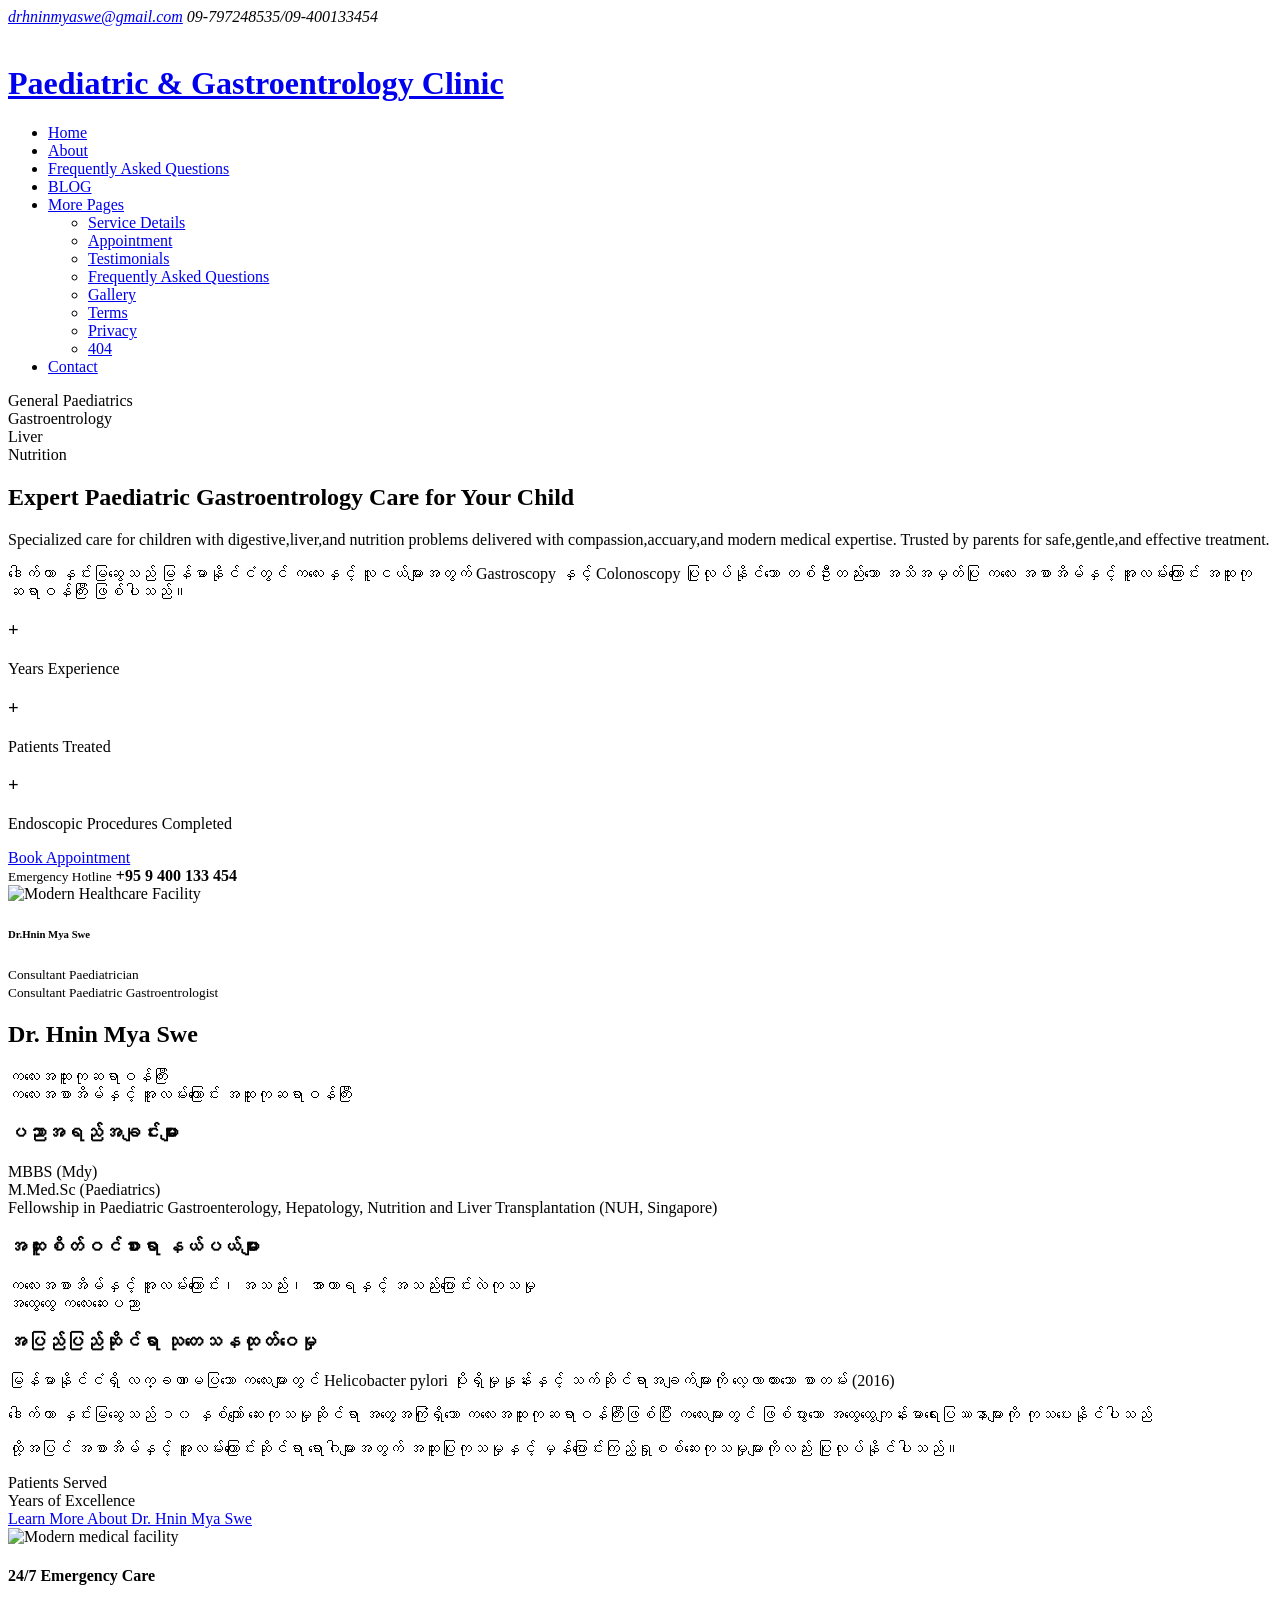
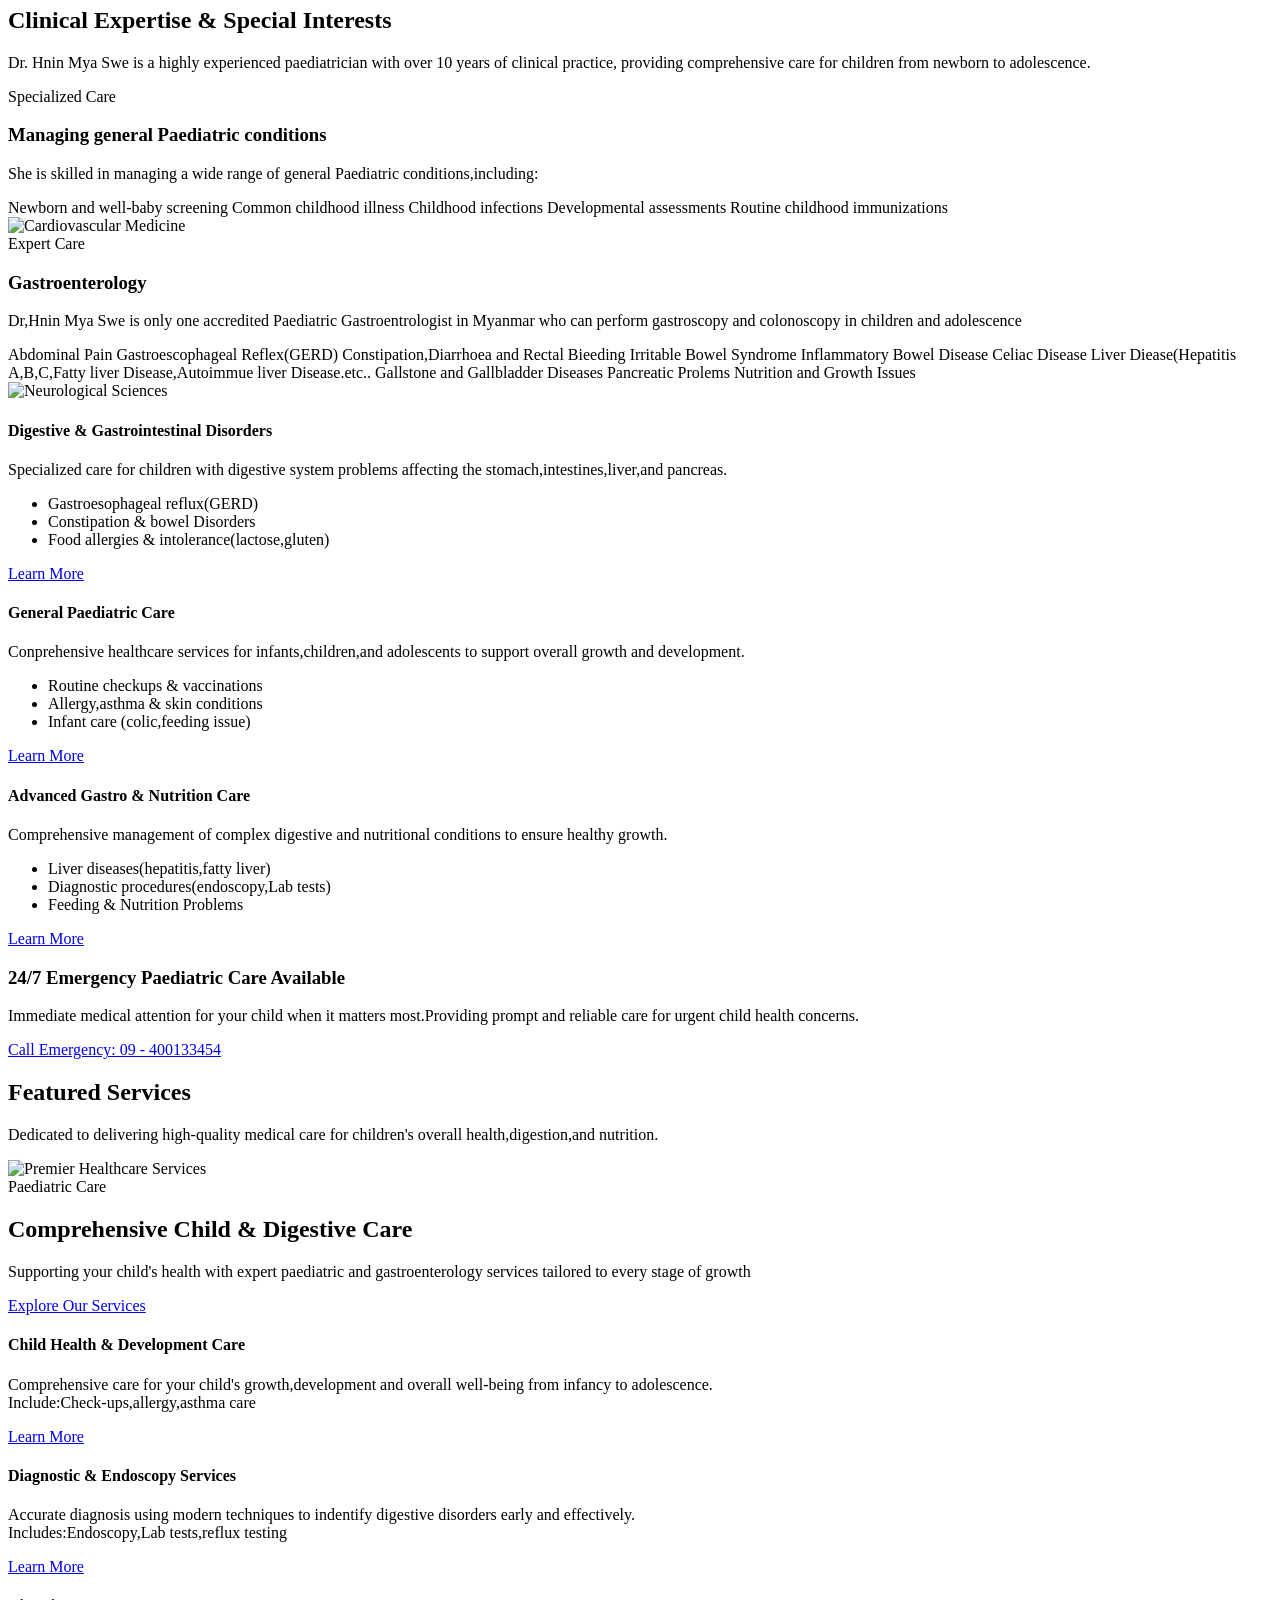
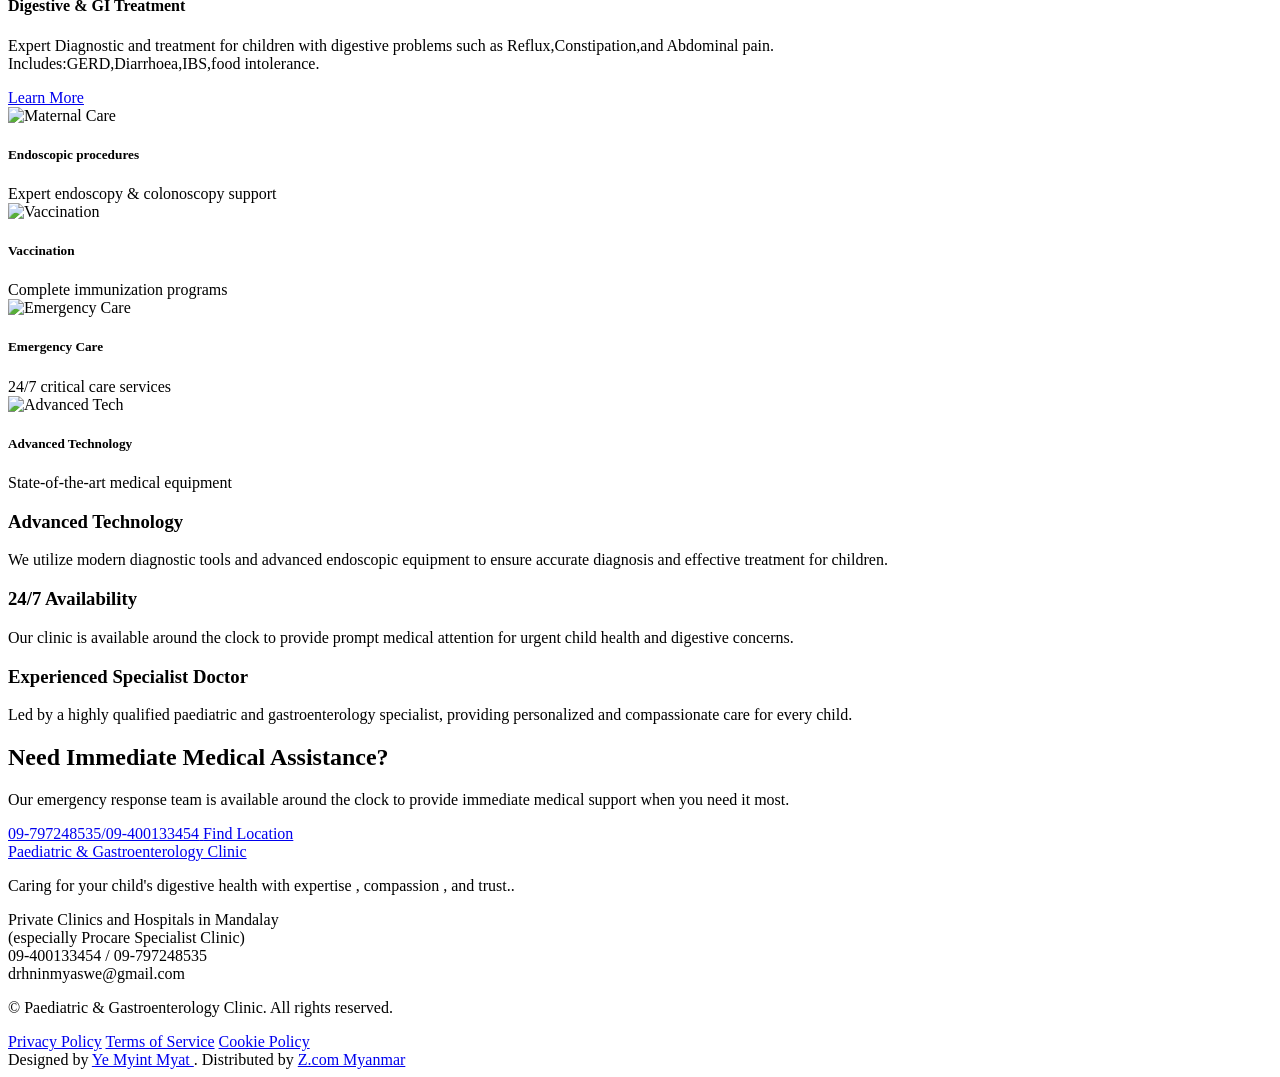
==== index.html @ 612554c6 "Add files via upload" ====
<!DOCTYPE html>
<html lang="en">

<head>
  <meta charset="utf-8">
  <meta content="width=device-width, initial-scale=1.0" name="viewport">
  <link href="assets/img/apple-touch-icon.png" rel="apple-touch-icon">

  <!-- Fonts -->
  <link href="https://fonts.googleapis.com" rel="preconnect">
  <link href="https://fonts.gstatic.com" rel="preconnect" crossorigin>
  <link
    href="https://fonts.googleapis.com/css2?family=Roboto:ital,wght@0,100;0,300;0,400;0,500;0,700;0,900;1,100;1,300;1,400;1,500;1,700;1,900&family=Montserrat:ital,wght@0,100;0,200;0,300;0,400;0,500;0,600;0,700;0,800;0,900;1,100;1,200;1,300;1,400;1,500;1,600;1,700;1,800;1,900&family=Lato:ital,wght@0,100;0,300;0,400;0,700;0,900;1,100;1,300;1,400;1,700;1,900&display=swap"
    rel="stylesheet">

  <!-- Vendor CSS Files -->
  <link href="assets/vendor/bootstrap/css/bootstrap.min.css" rel="stylesheet">
  <link href="assets/vendor/bootstrap-icons/bootstrap-icons.css" rel="stylesheet">
  <link href="assets/vendor/aos/aos.css" rel="stylesheet">
  <link href="assets/vendor/glightbox/css/glightbox.min.css" rel="stylesheet">
  <link href="assets/vendor/fontawesome-free/css/all.min.css" rel="stylesheet">
  <link href="assets/vendor/swiper/swiper-bundle.min.css" rel="stylesheet">

  <!-- Main CSS File -->
  <link href="assets/css/main.css" rel="stylesheet">

  <!-- =======================================================
  * Template Name: Clinic
  * Template URL: https://bootstrapmade.com/clinic-bootstrap-template/
  * Updated: Jul 23 2025 with Bootstrap v5.3.7
  * Author: BootstrapMade.com
  * License: https://bootstrapmade.com/license/
  ======================================================== -->
</head>

<body class="index-page">

  <header id="header" class="header fixed-top">

    <div class="topbar d-flex align-items-center dark-background">
      <div class="container d-flex justify-content-center justify-content-md-between">
        <div class="contact-info d-flex align-items-center">
          <i class="bi bi-envelope d-flex align-items-center"><a
              href="mailto:contact@example.com">drhninmyaswe@gmail.com</a></i>
          <i class="bi bi-phone d-flex align-items-center ms-4"><span>09-797248535/09-400133454</span></i>
        </div>
        <div class="social-links d-none d-md-flex align-items-center">
          <a href="#!" class="twitter"><i class="bi bi-twitter-x"></i></a>
          <a href="#!" class="facebook"><i class="bi bi-facebook"></i></a>
          <a href="#!" class="instagram"><i class="bi bi-instagram"></i></a>
          <a href="#!" class="linkedin"><i class="bi bi-linkedin"></i></a>
        </div>
      </div>
    </div><!-- End Top Bar -->

    <div class="branding d-flex align-items-cente">

      <div class="container position-relative d-flex align-items-center justify-content-between">
        <a href="index.html" class="logo d-flex align-items-center">
          <!-- Uncomment the line below if you also wish to use an image logo -->
          <img src="assets/img/logo1.jpg" alt="">
          <h1 class="sitename">Paediatric & Gastroentrology  Clinic</h1>
        </a>

        <nav id="navmenu" class="navmenu">
          <ul>
            <li><a href="index.html" class="active">Home</a></li>
            <li><a href="about.html">About</a></li>
            <li><a href="faq.html">Frequently Asked Questions</a></li>
            <li><a href="services.html">BLOG</a></li>
           <!-- <li><a href="doctors.html">Doctors</a></li>-->
            <li class="dropdown"><a href="#"><span>More Pages</span> <i class="bi bi-chevron-down toggle-dropdown"></i></a>
            <ul>
              
              <li><a href="#!">Service Details</a></li>
              <li><a href="appointment.html">Appointment</a></li>
              <li><a href="#!">Testimonials</a></li>
              <li><a href="faq.html">Frequently Asked Questions</a></li>
              <li><a href="gallery.html">Gallery</a></li>
              <li><a href="#!">Terms</a></li>
              <li><a href="#!">Privacy</a></li>
              <li><a href="#!">404</a></li>
            </ul>
            </li>
           <!-- <li class="dropdown"><a href="#"><span>Dropdown</span> <i class="bi bi-chevron-down toggle-dropdown"></i></a>
              <ul>
                <li><a href="#">Dropdown 1</a></li>
                <li class="dropdown"><a href="#"><span>Deep Dropdown</span> <i class="bi bi-chevron-down toggle-dropdown"></i></a>
                  <ul>
                    <li><a href="#">Deep Dropdown 1</a></li>
                    <li><a href="#">Deep Dropdown 2</a></li>
                    <li><a href="#">Deep Dropdown 3</a></li>
                    <li><a href="#">Deep Dropdown 4</a></li>
                    <li><a href="#">Deep Dropdown 5</a></li>
                  </ul>
                </li>
                <li><a href="#">Dropdown 2</a></li>
                <li><a href="#">Dropdown 3</a></li>
                <li><a href="#">Dropdown 4</a></li>
              </ul>
            </li>-->
            <li><a href="contact.html">Contact</a></li>
          </ul>
          <i class="mobile-nav-toggle d-xl-none bi bi-list"></i>
        </nav>

      </div>

    </div>

  </header>

  <main class="main">

    <!-- Hero Section -->
    <section id="hero" class="hero section"> 

      <div class="container" data-aos="fade-up" data-aos-delay="100">

        <div class="row align-items-center">
          <div class="col-lg-6">
            <div class="hero-content">
              <div class="trust-badges mb-4" data-aos="fade-right" data-aos-delay="200">
                <div class="badge-item">
                  <!--<i class="bi bi-shield-check"></i>-->
                  <span>General Paediatrics</span>
                </div>
                <div class="badge-item">
                 <!-- <i class="bi bi-clock"></i>-->
                  <span>Gastroentrology</span>
                </div>
                <div class="badge-item">
                  <!-- <i class="bi bi-star-fill"></i> -->
                  <span>Liver</span>
                </div>
                <div class="badge-item">
                  <!-- <i class="bi bi-star-fill"></i> -->
                  <span>Nutrition</span>
                </div>
              </div> 

              <h1 data-aos="fade-right" data-aos-delay="300">
                Expert <span class="highlight">Paediatric Gastroentrology</span> Care for Your Child
                </h1>

              <p class="hero-description" data-aos="fade-right" data-aos-delay="400">
                Specialized care for children with digestive,liver,and nutrition problems delivered with compassion,accuary,and modern medical expertise.
                Trusted by parents for safe,gentle,and effective treatment.
              </p>
              <p class="hero-description" data-aos="fade-right" data-aos-delay="400">
                ဒေါက်တာ နှင်းမြဆွေသည်
မြန်မာနိုင်ငံတွင် ကလေးနှင့် လူငယ်များအတွက် Gastroscopy နှင့် Colonoscopy ပြုလုပ်နိုင်သော တစ်ဦးတည်းသော အသိအမှတ်ပြု ကလေး အစာအိမ်နှင့် အူလမ်းကြောင်း အထူးကုဆရာဝန်ကြီး ဖြစ်ပါသည်။
              </p>

              <div class="hero-stats mb-4" data-aos="fade-right" data-aos-delay="500">
                <div class="stat-item">
                  <h3><span data-purecounter-start="0" data-purecounter-end="15" data-purecounter-duration="2"
                      class="purecounter"></span>+</h3>
                  <p>Years Experience</p>
                </div>
                <div class="stat-item">
                  <h3><span data-purecounter-start="0" data-purecounter-end="10000" data-purecounter-duration="2"
                      class="purecounter"></span>+</h3>
                  <p>Patients Treated</p>
                </div>
                <div class="stat-item">
                  <h3><span data-purecounter-start="0" data-purecounter-end="3000" data-purecounter-duration="2"
                      class="purecounter"></span>+</h3>
                  <p>Endoscopic Procedures Completed</p>
                </div> 
              </div>

              <div class="hero-actions" data-aos="fade-right" data-aos-delay="600">
                <a href="appointment.html" class="btn btn-primary">Book Appointment</a>
               <!-- <a href="https://www.youtube.com/watch?v=Y7f98aduVJ8" class="btn btn-outline glightbox">
                  <i class="bi bi-play-circle me-2"></i>
                  Watch Our Story
                </a>-->
              </div>

              <div class="emergency-contact" data-aos="fade-right" data-aos-delay="700">
                <div class="emergency-icon">
                  <i class="bi bi-telephone-fill"></i>
                </div>
                <div class="emergency-info">
                  <small>Emergency Hotline</small>
                  <strong>+95 9 400 133 454</strong>
                </div>
              </div>
            </div>
          </div>

          <div class="col-lg-6">
            <div class="hero-visual" data-aos="fade-left" data-aos-delay="400">
              <div class="main-image">
                <img src="assets/img/NMS1.jpg" alt="Modern Healthcare Facility" class="img-fluid">
                <div class="floating-card appointment-card">
                  <!--<div class="card-icon">
                <i class="bi bi-calendar-check"></i>
                     </div>
                       <div class="card-content">
                    <h6>Next Available</h6>
                    <p>Today 2:30 PM</p>
                    <small>Dr. Sarah Johnson</small>
                  </div>-->
                </div>
                <div class="floating-card rating-card">
                  <div class="card-content">
                    <!--<div class="rating-stars">
                      <i class="bi bi-star-fill"></i>
                      <i class="bi bi-star-fill"></i>
                      <i class="bi bi-star-fill"></i>
                      <i class="bi bi-star-fill"></i>
                      <i class="bi bi-star-fill"></i>
                    </div>-->
                    <h6>Dr.Hnin Mya Swe</h6>
                    <small>Consultant Paediatrician <br></small>
                    <small>Consultant Paediatric Gastroentrologist</small>
                  </div>
                </div>
              </div>
              <div class="background-elements">
                <div class="element element-1"></div>
                <div class="element element-2"></div>
                <div class="element element-3"></div>
              </div>
            </div>
          </div>
        </div>

      </div>

    </section><!-- /Hero Section -->




    <!-- Home About Section -->
    <section id="home-about" class="home-about section">

      <div class="container" data-aos="fade-up" data-aos-delay="100">

        <div class="row align-items-center">
          <div class="col-lg-6 mb-5 mb-lg-0" data-aos="fade-right" data-aos-delay="200">
            <div class="about-content">
              <h2 class="section-heading">Dr. Hnin Mya Swe </h2>
              
               <p class="doctor-title">
      ကလေးအထူးကုဆရာဝန်ကြီး <br>
      ကလေးအစာအိမ်နှင့် အူလမ်းကြောင်း အထူးကုဆရာဝန်ကြီး
    </p>

    <div class="doctor-block">
      <h3>ပညာအရည်အချင်းများ</h3>
      <ul style="list-style: none;padding-left: 0;">
        <li>MBBS (Mdy)</li>
        <li>M.Med.Sc (Paediatrics)</li>
        <li>Fellowship in Paediatric Gastroenterology, Hepatology, Nutrition and Liver Transplantation (NUH, Singapore)</li>
      </ul>
    </div>

    <div class="doctor-block">
      <h3>အထူးစိတ်ဝင်စားရာ နယ်ပယ်များ</h3>
      <ul style="list-style: none;padding-left: 0;">
        <li>ကလေးအစာအိမ်နှင့် အူလမ်းကြောင်း၊ အသည်း၊ အာဟာရနှင့် အသည်းပြောင်းလဲကုသမှု</li>
        <li>အထွေထွေ ကလေးဆေးပညာ</li>
      </ul>
    </div>

    <div class="doctor-block">
      <h3>အပြည်ပြည်ဆိုင်ရာ သုတေသနထုတ်ဝေမှု</h3>
      <p>
        မြန်မာနိုင်ငံရှိ လက္ခဏာမပြသော ကလေးများတွင် Helicobacter pylori ပိုးရှိမှုနှုန်းနှင့်
        သက်ဆိုင်ရာအချက်များကို လေ့လာထားသော စာတမ်း (2016)
      </p>
    </div>

              <p class="lead-text">ဒေါက်တာ နှင်းမြဆွေသည်  ၁၀ နှစ်ကျော် ဆေးကုသမှုဆိုင်ရာ အတွေ့အကြုံရှိသော ကလေးအထူးကုဆရာဝန်ကြီးဖြစ်ပြီး ကလေးများတွင် ဖြစ်ပွားသော အထွေထွေကျန်းမာရေးပြဿနာများကို ကုသပေးနိုင်ပါသည်</p>
              

              <p>ထို့အပြင် အစာအိမ်နှင့် အူလမ်းကြောင်းဆိုင်ရာ ရောဂါများအတွက်
အထူးပြုကုသမှုနှင့် မှန်ပြောင်းကြည့်ရှုစစ်ဆေးကုသမှုများကိုလည်း ပြုလုပ်နိုင်ပါသည်။</p>

              <div class="stats-grid">
                <div class="stat-item">
                  <div class="stat-number purecounter" data-purecounter-start="0" data-purecounter-end="10000"
                    data-purecounter-duration="1"></div>
                  <div class="stat-label">Patients Served</div>
                </div>
                <div class="stat-item">
                  <div class="stat-number purecounter" data-purecounter-start="0" data-purecounter-end="15" 
                    data-purecounter-duration="1"></div>
                  <div class="stat-label">Years of Excellence</div>
                </div>
               <!--v class="stat-item">
                  <div class="stat-number purecounter" data-purecounter-start="0" data-purecounter-end="50"
                    data-purecounter-duration="1"></div>
                  <div class="stat-label">Medical Specialists</div>
                </div>-->
              </div>

              <div class="cta-section">
                <a href="about.html" class="btn-primary">Learn More About Dr. Hnin Mya Swe</a>
              </div>
            </div>
          </div>

          <div class="col-lg-6" data-aos="fade-left" data-aos-delay="300">
            <div class="about-visual">
              <div class="main-image">
                <img src="assets/img/health/NMS2.jpg" alt="Modern medical facility" class="img-fluid">
              </div>
              <div class="floating-card">
                <div class="card-content">
                  <div class="icon">
                    <i class="bi bi-heart-pulse"></i>
                  </div>
                  <div class="card-text">
                    <h4>24/7 Emergency Care</h4>
                  </div>
                </div>
              </div>
             <!-- <div class="experience-badge">
                <div class="badge-content">
                  <span class="years">15+</span>
                  <span class="text">Years of Trusted Care</span>
                </div>
              </div> -->
            </div>
          </div>
        </div>

      </div>

    </section><!-- /Home About Section -->

    <!-- Featured Departments Section -->
    <section id="featured-departments" class="featured-departments section">

      <!-- Section Title -->
      <div class="container section-title" data-aos="fade-up">
        <h2>Clinical Expertise & Special Interests</h2>
        <p> Dr. Hnin Mya Swe is a highly experienced paediatrician with over 10 years of clinical practice, providing comprehensive care for children from newborn to adolescence.</p>
      </div><!-- End Section Title -->

      <div class="container" data-aos="fade-up" data-aos-delay="100">

        <div class="row g-5">

          <div class="col-lg-6" data-aos="zoom-in" data-aos-delay="100">
            <div class="specialty-card">
              <div class="specialty-content">
                <div class="specialty-meta">
                  <span class="specialty-label">Specialized Care</span>
                </div>
                <h3>Managing general Paediatric conditions</h3>
                <p>She is skilled in managing a wide range of general Paediatric conditions,including:</p>
                <div class="specialty-features">
                  <span><i class="bi bi-check-circle-fill"></i>Newborn and well-baby screening</span>
                  <span><i class="bi bi-check-circle-fill"></i>Common childhood illness</span>
                  <span><i class="bi bi-check-circle-fill"></i>Childhood infections</span>
                  <span> <i class="bi bi-check-circle-fill"></i>Developmental assessments</span>
                  <span><i class="bi bi-check-circle-fill"></i>Routine childhood immunizations</span>
                </div>
               <!-- <a href="department-details.html" class="specialty-link">
                  Explore Cardiology <i class="bi bi-arrow-right"></i>
                </a>-->
              </div>
              <div class="specialty-visual">
                <img src="assets/img/health/baby_specialcard.jpg" alt="Cardiovascular Medicine" class="img-fluid">
                <div class="visual-overlay">
                  <i class="bi bi-heart-pulse"></i>
                </div>
              </div>
            </div>
          </div><!-- End Specialty Card -->

          <div class="col-lg-6" data-aos="zoom-in" data-aos-delay="200">
            <div class="specialty-card">
              <div class="specialty-content">
                <div class="specialty-meta">
                  <span class="specialty-label">Expert Care</span>
                </div>
                <h3>Gastroenterology</h3>
                <p>Dr,Hnin Mya Swe is only one accredited Paediatric Gastroentrologist in Myanmar who can perform gastroscopy and colonoscopy in children and adolescence</p>
                <div class="specialty-features">
                  <span><i class="bi bi-check-circle-fill"></i>Abdominal Pain</span>
                  <span><i class="bi bi-check-circle-fill"></i>Gastroescophageal Reflex(GERD)</span>
                   <span><i class="bi bi-check-circle-fill"></i>Constipation,Diarrhoea and Rectal Bieeding</span>
                    <span><i class="bi bi-check-circle-fill"></i>Irritable Bowel Syndrome</span>
                     <span><i class="bi bi-check-circle-fill"></i>Inflammatory Bowel Disease</span>
                      <span><i class="bi bi-check-circle-fill"></i>Celiac Disease</span>
                       <span><i class="bi bi-check-circle-fill"></i>Liver Diease(Hepatitis A,B,C,Fatty liver Disease,Autoimmue liver Disease.etc..</span>
                        <span><i class="bi bi-check-circle-fill"></i>Gallstone and Gallbladder Diseases</span>
                         <span><i class="bi bi-check-circle-fill"></i>Pancreatic Prolems</span>
                         <span><i class="bi bi-check-circle-fill"></i>Nutrition and Growth Issues</span>
                </div>
               <!-- <a href="department-details.html" class="specialty-link">
                  Explore Gastroenterology<i class="bi bi-arrow-right"></i>
                </a>-->
              </div>
              <div class="specialty-visual">
                <img src="assets/img/health/endo7.webp" alt="Neurological Sciences" class="img-fluid">
                <div class="visual-overlay">
                  <i class="bi bi-cpu"></i>
                </div>
              </div>
            </div>
          </div><!-- End Specialty Card -->

          <div class="col-lg-4" data-aos="fade-up" data-aos-delay="100">
            <div class="department-highlight">
              <div class="highlight-icon">
                <i class="bi bi-shield-plus"></i>
              </div>
              <h4>Digestive & Gastrointestinal Disorders</h4>
              <p>Specialized care for children with digestive system problems affecting the stomach,intestines,liver,and pancreas.</p>
              <ul class="highlight-list">
                <li>Gastroesophageal reflux(GERD)</li>
                <li>Constipation & bowel Disorders</li>
                <li>Food allergies & intolerance(lactose,gluten)</li>
              </ul>
              <a href="#!" class="highlight-cta">Learn More</a>
            </div>
          </div><!-- End Department Highlight -->

          <div class="col-lg-4" data-aos="fade-up" data-aos-delay="200">
            <div class="department-highlight">
              <div class="highlight-icon">
                <i class="bi bi-people"></i>
              </div>
              <h4>General Paediatric Care</h4>
              <p>Conprehensive healthcare services for infants,children,and adolescents to support overall growth and development.</p>
            
              <ul class="highlight-list">
                <li>Routine checkups & vaccinations</li>
                <li>Allergy,asthma & skin conditions</li>
                <li>Infant care (colic,feeding issue)</li>
              </ul>
              <a href="#!" class="highlight-cta">Learn More</a>
            </div>
          </div><!-- End Department Highlight -->

          <div class="col-lg-4" data-aos="fade-up" data-aos-delay="300">
            <div class="department-highlight">
              <div class="highlight-icon">
                <i class="bi bi-activity"></i>
              </div>
              <h4>Advanced Gastro & Nutrition Care</h4>
              <p>Comprehensive management of complex digestive and nutritional conditions to ensure healthy growth.</p>
              <ul class="highlight-list">
                <li>Liver diseases(hepatitis,fatty liver)</li>
                <li>Diagnostic procedures(endoscopy,Lab tests)</li>
                <li>Feeding & Nutrition Problems</li>
              </ul>
              <a href="#!" class="highlight-cta">Learn More</a>
            </div>
          </div><!-- End Department Highlight -->

        </div>

        <div class="emergency-banner" data-aos="fade-up" data-aos-delay="400">
          <div class="row align-items-center">
            <div class="col-lg-8">
              <div class="emergency-content">
                <h3> 24/7 Emergency Paediatric Care Available </h3>
                <p>Immediate medical attention for your child when it matters most.Providing prompt and reliable care for urgent child health concerns.</p>
              </div>
            </div>
            <div class="col-lg-4 text-lg-end">
              <a href="tel:+959400133454" class="emergency-btn">
                <i class="bi bi-telephone-fill"></i>
                Call Emergency: 09 - 400133454
              </a>
            </div>
          </div>
        </div>

      </div>

    </section><!-- /Featured Departments Section -->

    <!-- Featured Services Section -->
    <section id="featured-services" class="featured-services section">

      <!-- Section Title -->
      <div class="container section-title" data-aos="fade-up">
        <h2>Featured Services</h2>
        <p>Dedicated to delivering high-quality medical care for children's overall health,digestion,and nutrition.</p>
      </div><!-- End Section Title -->

      <div class="container" data-aos="fade-up" data-aos-delay="100">

        <div class="row g-0">

          <div class="col-lg-8" data-aos="fade-right" data-aos-delay="200">
            <div class="featured-service-main">
              <div class="service-image-wrapper">
                <img src="assets/img/health/NMSgp.jpg" alt="Premier Healthcare Services" class="img-fluid"
                  loading="lazy">
                <div class="service-overlay">
                  <div class="service-badge">
                    <i class="bi bi-heart-pulse"></i>
                    <span>Paediatric Care</span>
                  </div>
                </div>
              </div>
              <div class="service-details">
                <h2>Comprehensive Child & Digestive Care</h2>
                <p>Supporting your child's health with expert paediatric and gastroenterology services tailored to every stage of growth </p>
                <a href="#!" class="main-cta">Explore Our Services</a>
              </div>
            </div>
          </div>

          <div class="col-lg-4" data-aos="fade-left" data-aos-delay="300">
            <div class="services-sidebar">

              <div class="service-item" data-aos="fade-up" data-aos-delay="400">
                <div class="service-icon-wrapper">
                  <i class="bi bi-capsule"></i>
                </div>
                <div class="service-info">
                  <h4>Child Health & Development Care</h4>
                  <p>Comprehensive care for your child's growth,development and overall well-being from infancy to adolescence.<br>Include:Check-ups,allergy,asthma care</p>
                  <a href="#!" class="service-link">Learn More</a>
                </div>
              </div>

              <div class="service-item" data-aos="fade-up" data-aos-delay="500">
                <div class="service-icon-wrapper">
                  <i class="bi bi-bandaid"></i>
                </div>
                <div class="service-info">
                  <h4>Diagnostic & Endoscopy Services</h4>
                  <p>Accurate diagnosis using modern techniques to indentify digestive disorders early and effectively.<br>Includes:Endoscopy,Lab tests,reflux testing</p>
                  <a href="#!" class="service-link">Learn More</a>
                </div>
              </div>

              <div class="service-item" data-aos="fade-up" data-aos-delay="600">
                <div class="service-icon-wrapper">
                  <i class="bi bi-activity"></i>
                </div>
                <div class="service-info">
                  <h4>Digestive & GI Treatment</h4>
                  <p>Expert Diagnostic and treatment for children with digestive problems such as Reflux,Constipation,and Abdominal pain.<br>Includes:GERD,Diarrhoea,IBS,food intolerance.</p>
                  <a href="#!" class="service-link">Learn More</a>
                </div>
              </div>

            </div>
          </div>

        </div>

        <div class="specialties-grid" data-aos="fade-up" data-aos-delay="300">
          <div class="row align-items-center">

            <div class="col-lg-3 col-md-6">
              <div class="specialty-card">
                <div class="specialty-image">
                  <img src="assets/img/health/endo6.jpg" alt="Maternal Care" class="img-fluid" loading="lazy">
                </div>
                <div class="specialty-content">
                  <h5>Endoscopic procedures</h5>
                  <span>Expert endoscopy &amp; colonoscopy support</span>
                </div>
              </div>
            </div>

            <div class="col-lg-3 col-md-6">
              <div class="specialty-card">
                <div class="specialty-image">
                  <img src="assets/img/health/vaci1.jpg" alt="Vaccination" class="img-fluid" loading="lazy">
                </div>
                <div class="specialty-content">
                  <h5>Vaccination</h5>
                  <span>Complete immunization programs</span>
                </div>
              </div>
            </div>

            <div class="col-lg-3 col-md-6">
              <div class="specialty-card">
                <div class="specialty-image">
                  <img src="assets/img/health/emergency-1.webp" alt="Emergency Care" class="img-fluid" loading="lazy">
                </div>
                <div class="specialty-content">
                  <h5>Emergency Care</h5>
                  <span>24/7 critical care services</span>
                </div>
              </div>
            </div>

            <div class="col-lg-3 col-md-6">
              <div class="specialty-card">
                <div class="specialty-image">
                  <img src="assets/img/health/endo2.jpg" alt="Advanced Tech" class="img-fluid" loading="lazy">
                </div>
                <div class="specialty-content">
                  <h5>Advanced Technology</h5>
                  <span>State-of-the-art medical equipment</span>
                </div>
              </div>
            </div>

          </div>
        </div>

      </div>

    </section><!-- /Featured Services Section -->

    <!-- Find A Doctor Section -->
     <!-- <section id="find-a-doctor" class="find-a-doctor section">-->

      <!-- Section Title -->
     <!-- <div class="container section-title" data-aos="fade-up">
        <h2>Find A Doctor</h2>
        <p>Necessitatibus eius consequatur ex aliquid fuga eum quidem sint consectetur velit</p>
      </div> --> <!-- End Section Title -->

     <!-- <div class="container" data-aos="fade-up" data-aos-delay="100">

        <div class="row justify-content-center mb-5" data-aos="fade-up" data-aos-delay="200">
          <div class="col-lg-8 text-center">
            <div class="search-section">
              <h3 class="search-title">Find Your Perfect Healthcare Provider</h3>
              <p class="search-subtitle">Search through our comprehensive directory of experienced medical professionals
              </p>
              <form class="search-form" action="#!" method="#">
                <div class="search-input-group">
                  <div class="input-wrapper">
                    <i class="bi bi-person"></i>
                    <input type="text" class="form-control" name="doctor_name" placeholder="Enter doctor name">
                  </div>
                  <div class="select-wrapper">
                    <i class="bi bi-heart-pulse"></i>
                    <select class="form-select" name="specialty">
                      <option value="">All Specialties</option>
                      <option value="cardiology">Cardiology</option>
                      <option value="neurology">Neurology</option>
                      <option value="orthopedics">Orthopedics</option>
                      <option value="pediatrics">Pediatrics</option>
                      <option value="dermatology">Dermatology</option>
                      <option value="oncology">Oncology</option>
                    </select>
                  </div>
                  <button type="submit" class="search-btn">
                    <i class="bi bi-search"></i>
                    Find Doctors
                  </button>
                </div>
              </form>
            </div>
          </div>
        </div>

        <div class="doctors-grid" data-aos="fade-up" data-aos-delay="300">
          <div class="doctor-profile" data-aos="zoom-in" data-aos-delay="100">
            <div class="profile-header">
              <div class="doctor-avatar">
                <img src="assets/img/health/staff-2.webp" alt="Dr. Amanda Foster" class="img-fluid">
                <div class="status-indicator available"></div>
              </div>
              <div class="doctor-details">
                <h4>Dr. Amanda Foster</h4>
                <span class="specialty-tag">Cardiology Specialist</span>
                <div class="experience-info">
                  <i class="bi bi-award"></i>
                  <span>14 years experience</span>
                </div>
              </div>
            </div>
            <div class="rating-section">
              <div class="stars">
                <i class="bi bi-star-fill"></i>
                <i class="bi bi-star-fill"></i>
                <i class="bi bi-star-fill"></i>
                <i class="bi bi-star-fill"></i>
                <i class="bi bi-star-fill"></i>
              </div>
              <span class="rating-score">4.9</span>
              <span class="review-count">(127 reviews)</span>
            </div>
            <div class="action-buttons">
              <a href="#!" class="btn-secondary">View Details</a>
              <a href="#!" class="btn-primary">Book Now</a>
            </div>
          </div> -->  <!-- End Doctor Profile -->

        <!--   <div class="doctor-profile" data-aos="zoom-in" data-aos-delay="200">
            <div class="profile-header">
              <div class="doctor-avatar">
                <img src="assets/img/health/staff-6.webp" alt="Dr. Marcus Johnson" class="img-fluid">
                <div class="status-indicator busy"></div>
              </div>
              <div class="doctor-details">
                <h4>Dr. Marcus Johnson</h4>
                <span class="specialty-tag">Neurology Expert</span>
                <div class="experience-info">
                  <i class="bi bi-award"></i>
                  <span>16 years experience</span>
                </div>
              </div>
            </div>
            <div class="rating-section">
              <div class="stars">
                <i class="bi bi-star-fill"></i>
                <i class="bi bi-star-fill"></i>
                <i class="bi bi-star-fill"></i>
                <i class="bi bi-star-fill"></i>
                <i class="bi bi-star-half"></i>
              </div>
              <span class="rating-score">4.8</span>
              <span class="review-count">(89 reviews)</span>
            </div>
            <div class="action-buttons">
              <a href="#!" class="btn-secondary">View Details</a>
              <a href="#!" class="btn-primary">Schedule</a>
            </div>
          </div> -->  <!-- End Doctor Profile -->

         <!-- <div class="doctor-profile" data-aos="zoom-in" data-aos-delay="300">
            <div class="profile-header">
              <div class="doctor-avatar">
                <img src="assets/img/health/staff-4.webp" alt="Dr. Rachel Williams" class="img-fluid">
                <div class="status-indicator available"></div>
              </div>
              <div class="doctor-details">
                <h4>Dr. Rachel Williams</h4>
                <span class="specialty-tag">Pediatrics Care</span>
                <div class="experience-info">
                  <i class="bi bi-award"></i>
                  <span>11 years experience</span>
                </div>
              </div>
            </div>
            <div class="rating-section">
              <div class="stars">
                <i class="bi bi-star-fill"></i>
                <i class="bi bi-star-fill"></i>
                <i class="bi bi-star-fill"></i>
                <i class="bi bi-star-fill"></i>
                <i class="bi bi-star-fill"></i>
              </div>
              <span class="rating-score">5.0</span>
              <span class="review-count">(203 reviews)</span>
            </div>
            <div class="action-buttons">
              <a href="#!" class="btn-secondary">View Details</a>
              <a href="#!" class="btn-primary">Book Now</a>
            </div>
          </div>  -->  <!-- End Doctor Profile -->

        <!--  <div class="doctor-profile" data-aos="zoom-in" data-aos-delay="400">
            <div class="profile-header">
              <div class="doctor-avatar">
                <img src="assets/img/health/staff-8.webp" alt="Dr. David Chen" class="img-fluid">
                <div class="status-indicator offline"></div>
              </div>
              <div class="doctor-details">
                <h4>Dr. David Chen</h4>
                <span class="specialty-tag">Orthopedic Surgery</span>
                <div class="experience-info">
                  <i class="bi bi-award"></i>
                  <span>22 years experience</span>
                </div>
              </div>
            </div>
            <div class="rating-section">
              <div class="stars">
                <i class="bi bi-star-fill"></i>
                <i class="bi bi-star-fill"></i>
                <i class="bi bi-star-fill"></i>
                <i class="bi bi-star-fill"></i>
                <i class="bi bi-star-half"></i>
              </div>
              <span class="rating-score">4.7</span>
              <span class="review-count">(156 reviews)</span>
            </div>
            <div class="action-buttons">
              <a href="#!" class="btn-secondary">View Details</a>
              <a href="#!" class="btn-primary">Schedule</a>
            </div>
          </div> -->  <!-- End Doctor Profile -->

        <!--  <div class="doctor-profile" data-aos="zoom-in" data-aos-delay="500">
            <div class="profile-header">
              <div class="doctor-avatar">
                <img src="assets/img/health/staff-11.webp" alt="Dr. Victoria Torres" class="img-fluid">
                <div class="status-indicator available"></div>
              </div>
              <div class="doctor-details">
                <h4>Dr. Victoria Torres</h4>
                <span class="specialty-tag">Dermatology Care</span>
                <div class="experience-info">
                  <i class="bi bi-award"></i>
                  <span>9 years experience</span>
                </div>
              </div>
            </div>
            <div class="rating-section">
              <div class="stars">
                <i class="bi bi-star-fill"></i>
                <i class="bi bi-star-fill"></i>
                <i class="bi bi-star-fill"></i>
                <i class="bi bi-star-fill"></i>
                <i class="bi bi-star"></i>
              </div>
              <span class="rating-score">4.5</span>
              <span class="review-count">(74 reviews)</span>
            </div>
            <div class="action-buttons">
              <a href="#!" class="btn-secondary">View Details</a>
              <a href="#!" class="btn-primary">Book Now</a>
            </div>
          </div>  -->  <!-- End Doctor Profile -->

        <!--  <div class="doctor-profile" data-aos="zoom-in" data-aos-delay="600">
            <div class="profile-header">
              <div class="doctor-avatar">
                <img src="assets/img/health/staff-14.webp" alt="Dr. Benjamin Lee" class="img-fluid">
                <div class="status-indicator available"></div>
              </div>
              <div class="doctor-details">
                <h4>Dr. Benjamin Lee</h4>
                <span class="specialty-tag">Oncology Treatment</span>
                <div class="experience-info">
                  <i class="bi bi-award"></i>
                  <span>19 years experience</span>
                </div>
              </div>
            </div>
            <div class="rating-section">
              <div class="stars">
                <i class="bi bi-star-fill"></i>
                <i class="bi bi-star-fill"></i>
                <i class="bi bi-star-fill"></i>
                <i class="bi bi-star-fill"></i>
                <i class="bi bi-star-fill"></i>
              </div>
              <span class="rating-score">4.9</span>
              <span class="review-count">(194 reviews)</span>
            </div>
            <div class="action-buttons">
              <a href="#!" class="btn-secondary">View Details</a>
              <a href="#!" class="btn-primary">Schedule</a>
            </div>
          </div> --> <!-- End Doctor Profile -->

      <!--  </div>

        <div class="text-center mt-5" data-aos="fade-up" data-aos-delay="700">
          <a href="doctors.html" class="btn-view-all">
            View All Doctors
            <i class="bi bi-arrow-right"></i>
          </a>
        </div>

      </div>

    </section>  -->   <!-- /Find A Doctor Section --> 

    <!-- Call To Action Section -->
    <section id="call-to-action" class="call-to-action section light-background">

      <div class="container" data-aos="fade-up" data-aos-delay="100">

        <!--<div class="hero-content">
          <div class="row align-items-center">

            <div class="col-lg-6">
              <div class="content-wrapper" data-aos="fade-up" data-aos-delay="200">
                <h1>Excellence in Medical Care, Every Day</h1>
                <p>Lorem ipsum dolor sit amet, consectetur adipiscing elit. Sed do eiusmod tempor incididunt ut labore
                  et dolore magna aliqua. Ut enim ad minim veniam, quis nostrud exercitation.</p>

                <div class="cta-wrapper">
                  <a href="appointment.html" class="primary-cta">
                    <span>Schedule Consultation</span>
                    <i class="bi bi-arrow-right"></i>
                  </a>
                  <a href="services.html" class="secondary-cta">
                    <span>Explore Services</span>
                    <i class="bi bi-arrow-right"></i>
                  </a>
                </div>
              </div>
            </div>

            <div class="col-lg-6">
              <div class="image-container" data-aos="fade-left" data-aos-delay="300">
                <img src="assets/img/health/facilities-9.webp" alt="Medical Excellence" class="img-fluid">
              </div>
            </div>

          </div>
        </div>-->

        <div class="features-section">

          <div class="row g-0">

            <div class="col-lg-4">
              <div class="feature-block" data-aos="fade-up" data-aos-delay="200">
                <div class="feature-icon">
                  <i class="bi bi-shield-check"></i>
                </div>
                <h3>Advanced Technology</h3>
                <p>We utilize modern diagnostic tools and advanced endoscopic equipment to ensure accurate diagnosis and effective treatment for children.</p>
              </div>
            </div>

            <div class="col-lg-4">
              <div class="feature-block" data-aos="fade-up" data-aos-delay="300">
                <div class="feature-icon">
                  <i class="bi bi-clock"></i>
                </div>
                <h3>24/7 Availability</h3>
                <p>Our clinic is available around the clock to provide prompt medical attention for urgent child health and digestive concerns.</p>
              </div>
            </div>

            <div class="col-lg-4">
              <div class="feature-block" data-aos="fade-up" data-aos-delay="400">
                <div class="feature-icon">
                  <i class="bi bi-people"></i>
                </div>
                <h3>Experienced Specialist Doctor</h3>
                <p>Led by a highly qualified paediatric and gastroenterology specialist, providing personalized and compassionate care for every child.</p>
              </div>
            </div>

          </div>

        </div>

        <div class="contact-block">
          <div class="row">

            <div class="col-lg-8">
              <div class="contact-content" data-aos="fade-up" data-aos-delay="200">
                <h2>Need Immediate Medical Assistance?</h2>
                <p>Our emergency response team is available around the clock to provide immediate medical support when
                  you need it most.</p>
              </div>
            </div>

            <div class="col-lg-4">
              <div class="contact-actions" data-aos="fade-up" data-aos-delay="300">
                <a href="tel:+959400133454" class="emergency-call">
                  <i class="bi bi-telephone"></i>
                  <span>09-797248535/09-400133454</span>
                </a>
                <a href="contact.html" class="contact-link">Find Location</a>
              </div>
            </div>

          </div>
        </div>

      </div>

    </section><!-- /Call To Action Section -->

  </main>

  <footer id="footer" class="footer-16 footer position-relative">

    <div class="container">

      <div class="footer-main" data-aos="fade-up" data-aos-delay="100">
        <div class="row align-items-start">

          <div class="col-lg-5">
            <div class="brand-section">
              <a href="index.html" class="logo d-flex align-items-center mb-4">
                <span class="sitename">Paediatric & Gastroenterology Clinic</span>
              </a>
              <p class="brand-description">Caring for your child's digestive health with expertise , compassion , and trust..</p>

              <div class="contact-info mt-5">
                <div class="contact-item">
                  <i class="bi bi-geo-alt"></i>
                  <span>Private Clinics and Hospitals in Mandalay <br>
                    (especially Procare Specialist Clinic)</span>
                </div>
                <div class="contact-item">
                  <i class="bi bi-telephone"></i>
                  <span>09-400133454 / 09-797248535 </span>
                </div>
                <div class="contact-item">
                  <i class="bi bi-envelope"></i>
                  <span>drhninmyaswe@gmail.com</span>
                </div>
              </div>
            </div>
          </div>

          <div class="col-lg-7">
            <div class="footer-nav-wrapper">
             <!-- <div class="row">

                <div class="col-6 col-lg-3">
                  <div class="nav-column">
                    <h6>Studio</h6>
                    <nav class="footer-nav">
                      <a href="#!">Our Story</a>
                      <a href="#!">Design Process</a>
                      <a href="#!">Portfolio</a>
                      <a href="#!">Case Studies</a>
                      <a href="#!">Awards</a>
                    </nav>
                  </div>
                </div>

                <div class="col-6 col-lg-3">
                  <div class="nav-column">
                    <h6>Services</h6>
                    <nav class="footer-nav">
                      <a href="#!">Brand Identity</a>
                      <a href="#!">Web Design</a>
                      <a href="#!">Mobile Apps</a>
                      <a href="#!">Digital Strategy</a>
                      <a href="#!">Consultation</a>
                    </nav>
                  </div>
                </div>

                <div class="col-6 col-lg-3">
                  <div class="nav-column">
                    <h6>Resources</h6>
                    <nav class="footer-nav">
                      <a href="#!">Design Blog</a>
                      <a href="#!">Style Guide</a>
                      <a href="#!">Free Assets</a>
                      <a href="#!">Tutorials</a>
                      <a href="#!">Inspiration</a>
                    </nav>
                  </div>
                </div>

                <div class="col-6 col-lg-3">
                  <div class="nav-column">
                    <h6>Connect</h6>
                    <nav class="footer-nav">
                      <a href="#!">Start Project</a>
                      <a href="#!">Schedule Call</a>
                      <a href="#!">Join Newsletter</a>
                      <a href="#!">Follow Updates</a>
                      <a href="#!">Partnership</a>
                    </nav>
                  </div>
                </div>

              </div>
            </div> -->
          </div>

        </div>
      </div>

    </div>

    <div class="footer-bottom">
      <div class="container">
        <div class="bottom-content" data-aos="fade-up" data-aos-delay="300">
          <div class="row align-items-center">

            <div class="col-lg-6">
              <div class="copyright">
                <p>© <span class="sitename">Paediatric & Gastroenterology Clinic</span>. All rights reserved.</p>
              </div>
            </div>

            <div class="col-lg-6">
              <div class="legal-links">
                <a href="#!">Privacy Policy</a>
                <a href="#!">Terms of Service</a>
                <a href="#!">Cookie Policy</a>
                <div class="credits">
                  <!-- All the links in the footer should remain intact. -->
                  <!-- You can delete the links only if you've purchased the pro version. -->
                  <!-- Licensing information: https://bootstrapmade.com/license/ -->
                  <!-- Purchase the pro version with working PHP/AJAX contact form: [buy-url] -->
                  Designed by <a href="#!">Ye Myint Myat </a>. Distributed by <a href="#!" target="_blank">Z.com Myanmar</a>
                </div>
              </div>
            </div>

          </div>
        </div>
      </div>
    </div>

  </footer>

  <!-- Scroll Top -->
  <a href="#!" id="scroll-top" class="scroll-top d-flex align-items-center justify-content-center"><i
      class="bi bi-arrow-up-short"></i></a>

  <!-- Preloader -->
  <div id="preloader"></div>

  <!-- Vendor JS Files -->
  <script src="assets/vendor/bootstrap/js/bootstrap.bundle.min.js"></script>
  <script src="assets/vendor/php-email-form/validate.js"></script>
  <script src="assets/vendor/aos/aos.js"></script>
  <script src="assets/vendor/glightbox/js/glightbox.min.js"></script>
  <script src="assets/vendor/purecounter/purecounter_vanilla.js"></script>
  <script src="assets/vendor/swiper/swiper-bundle.min.js"></script>

  <!-- Main JS File -->
  <script src="assets/js/main.js"></script>

</body>

</html>
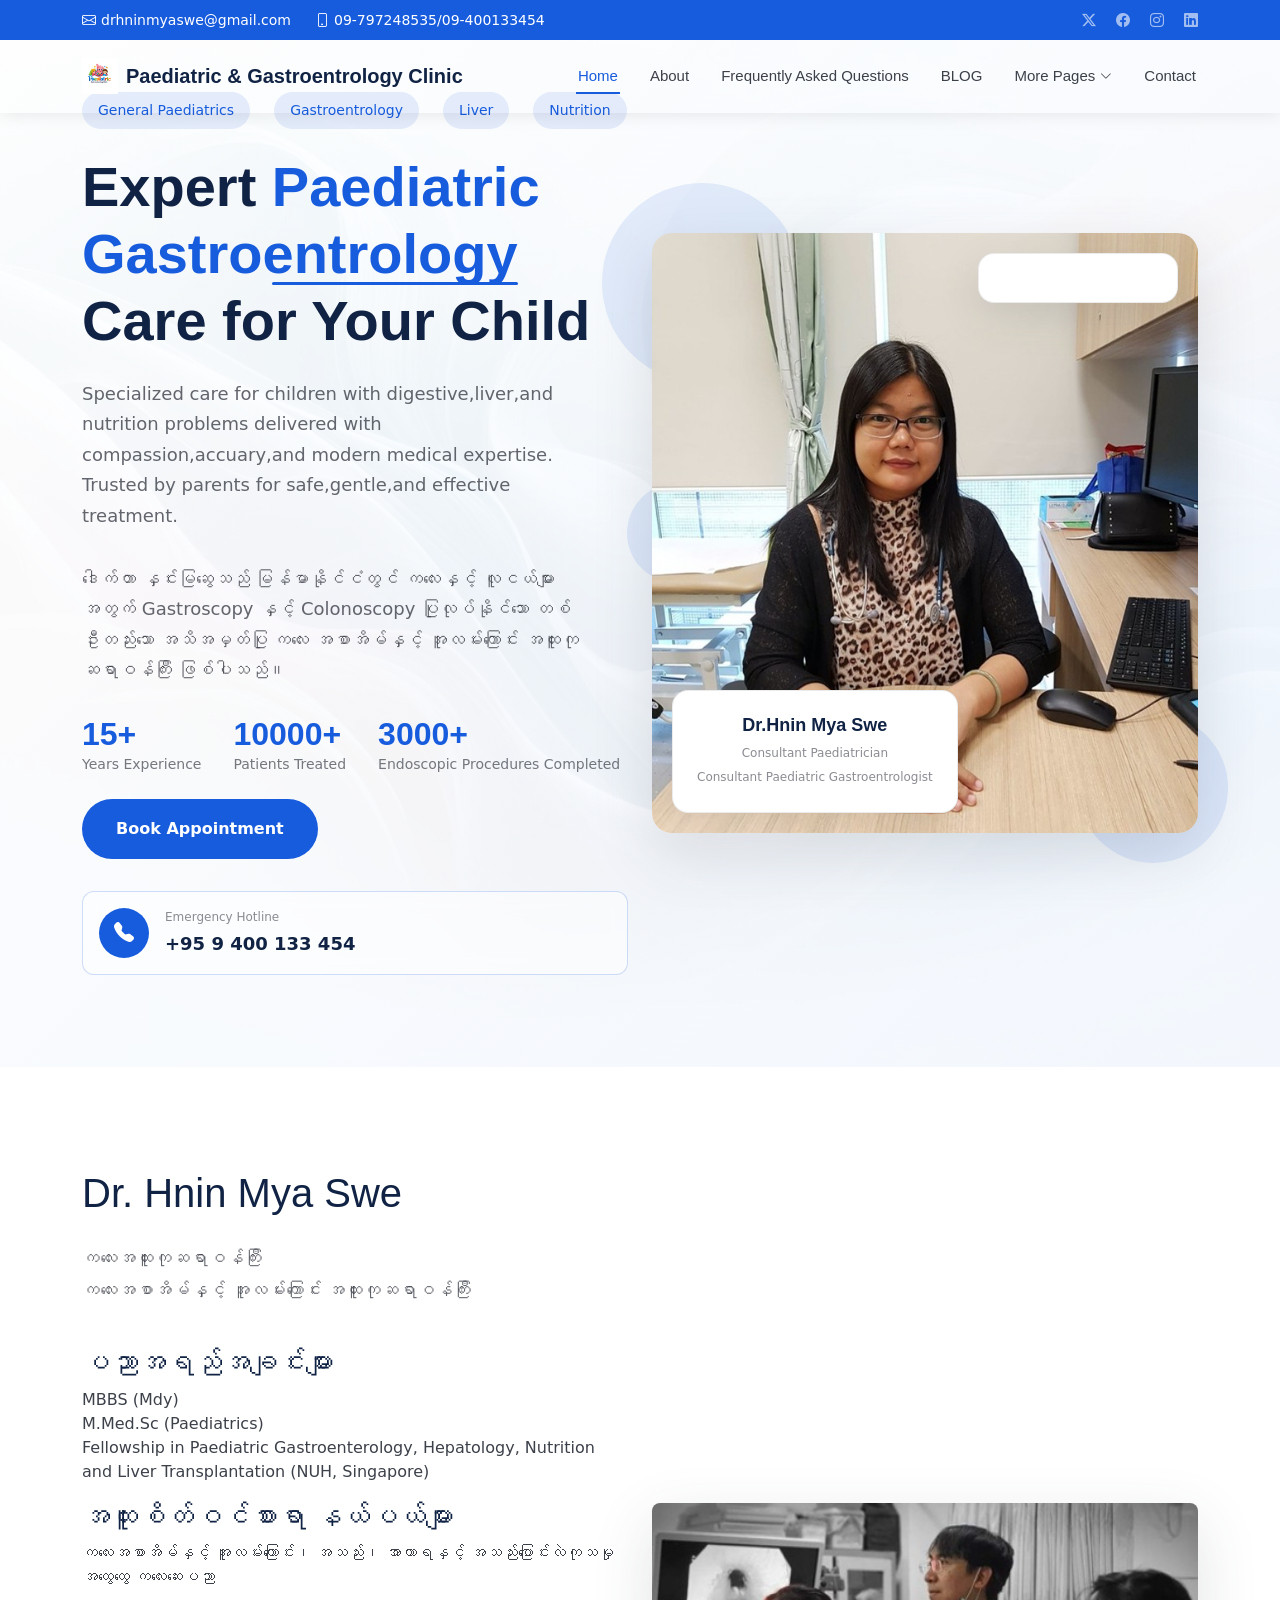
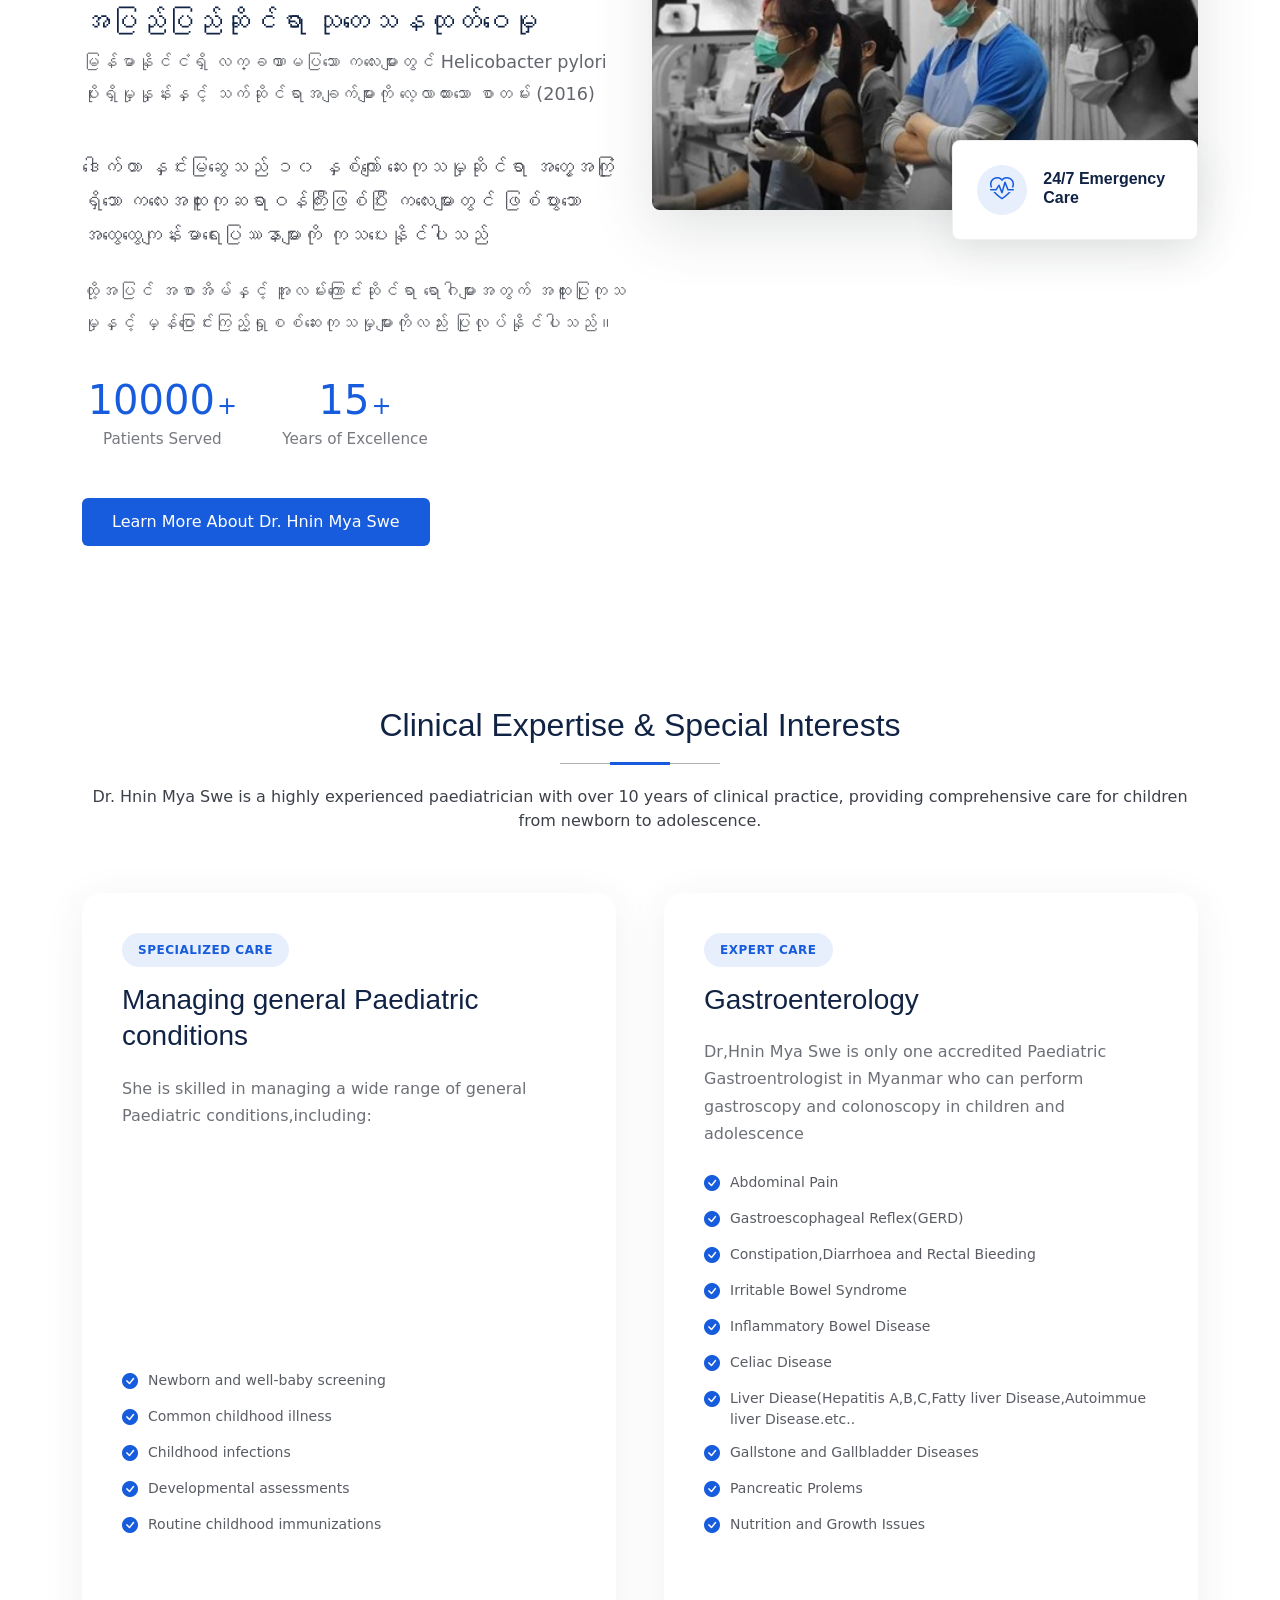
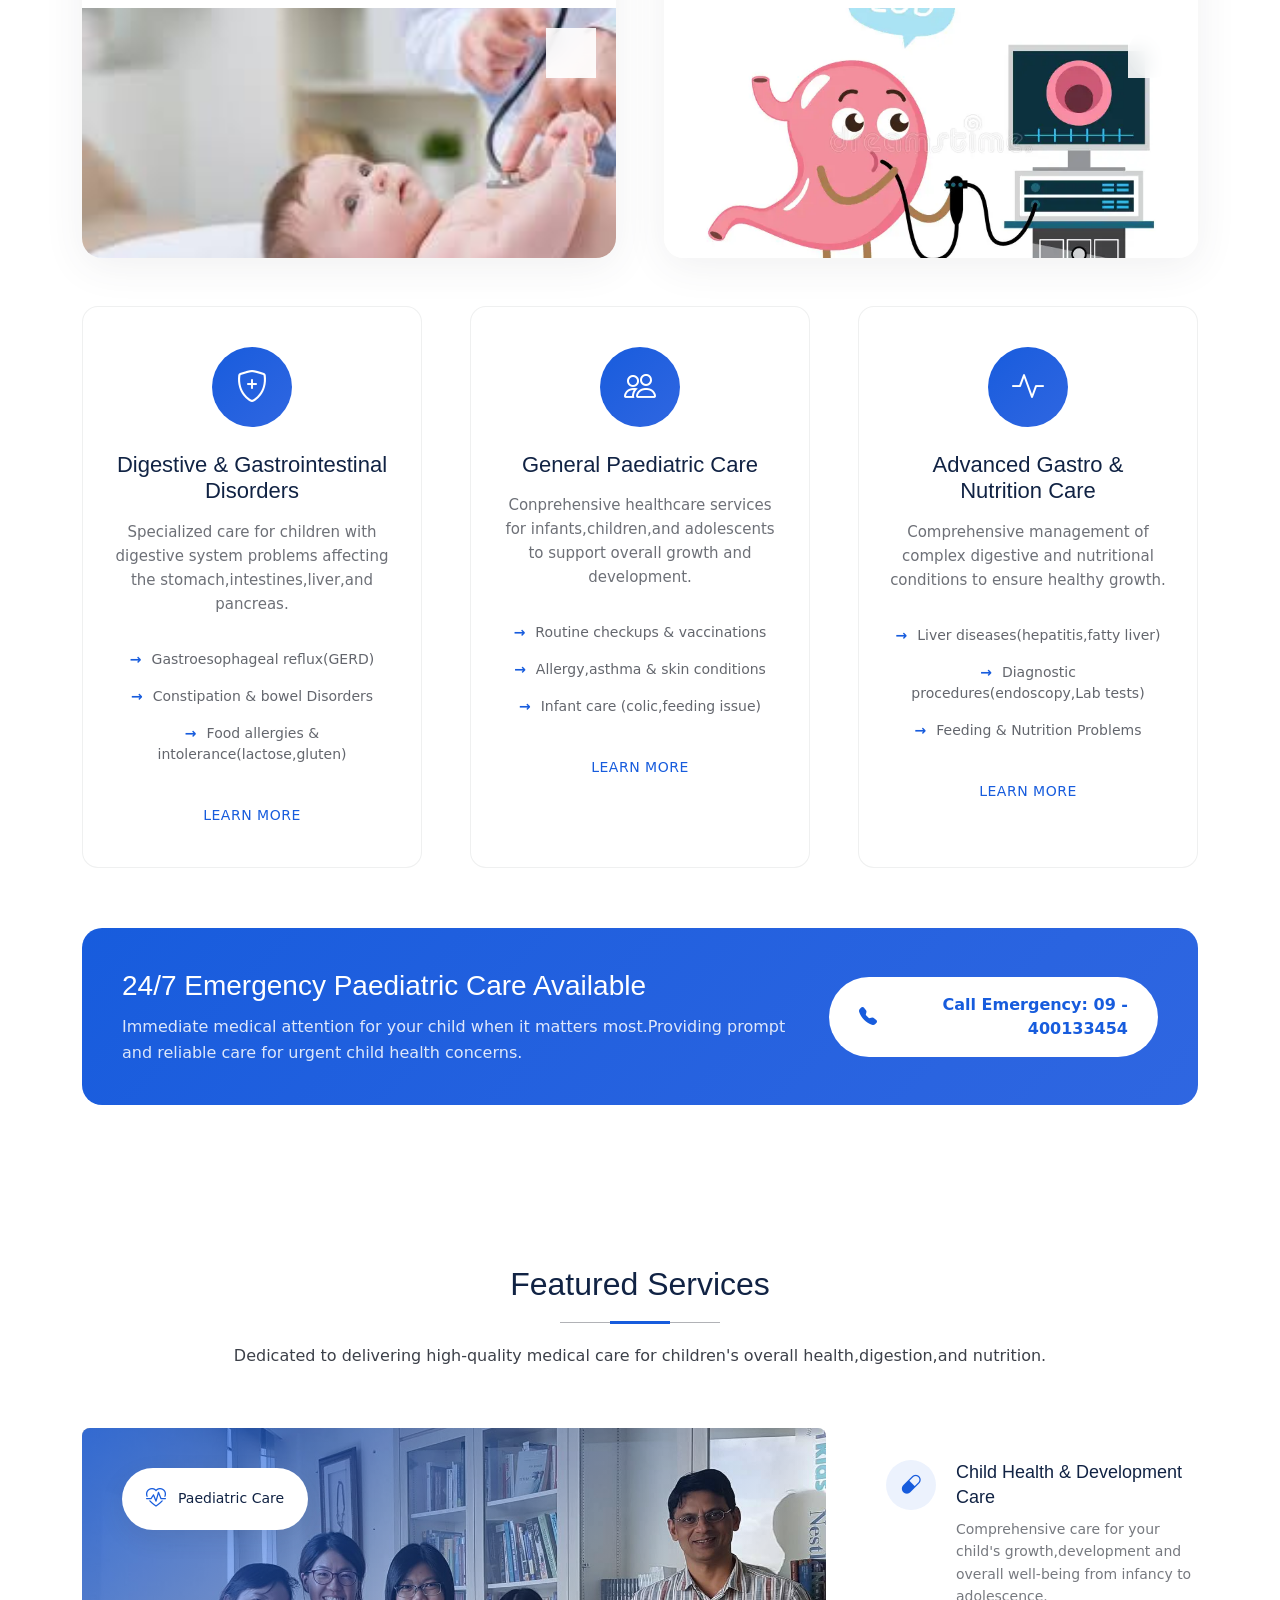
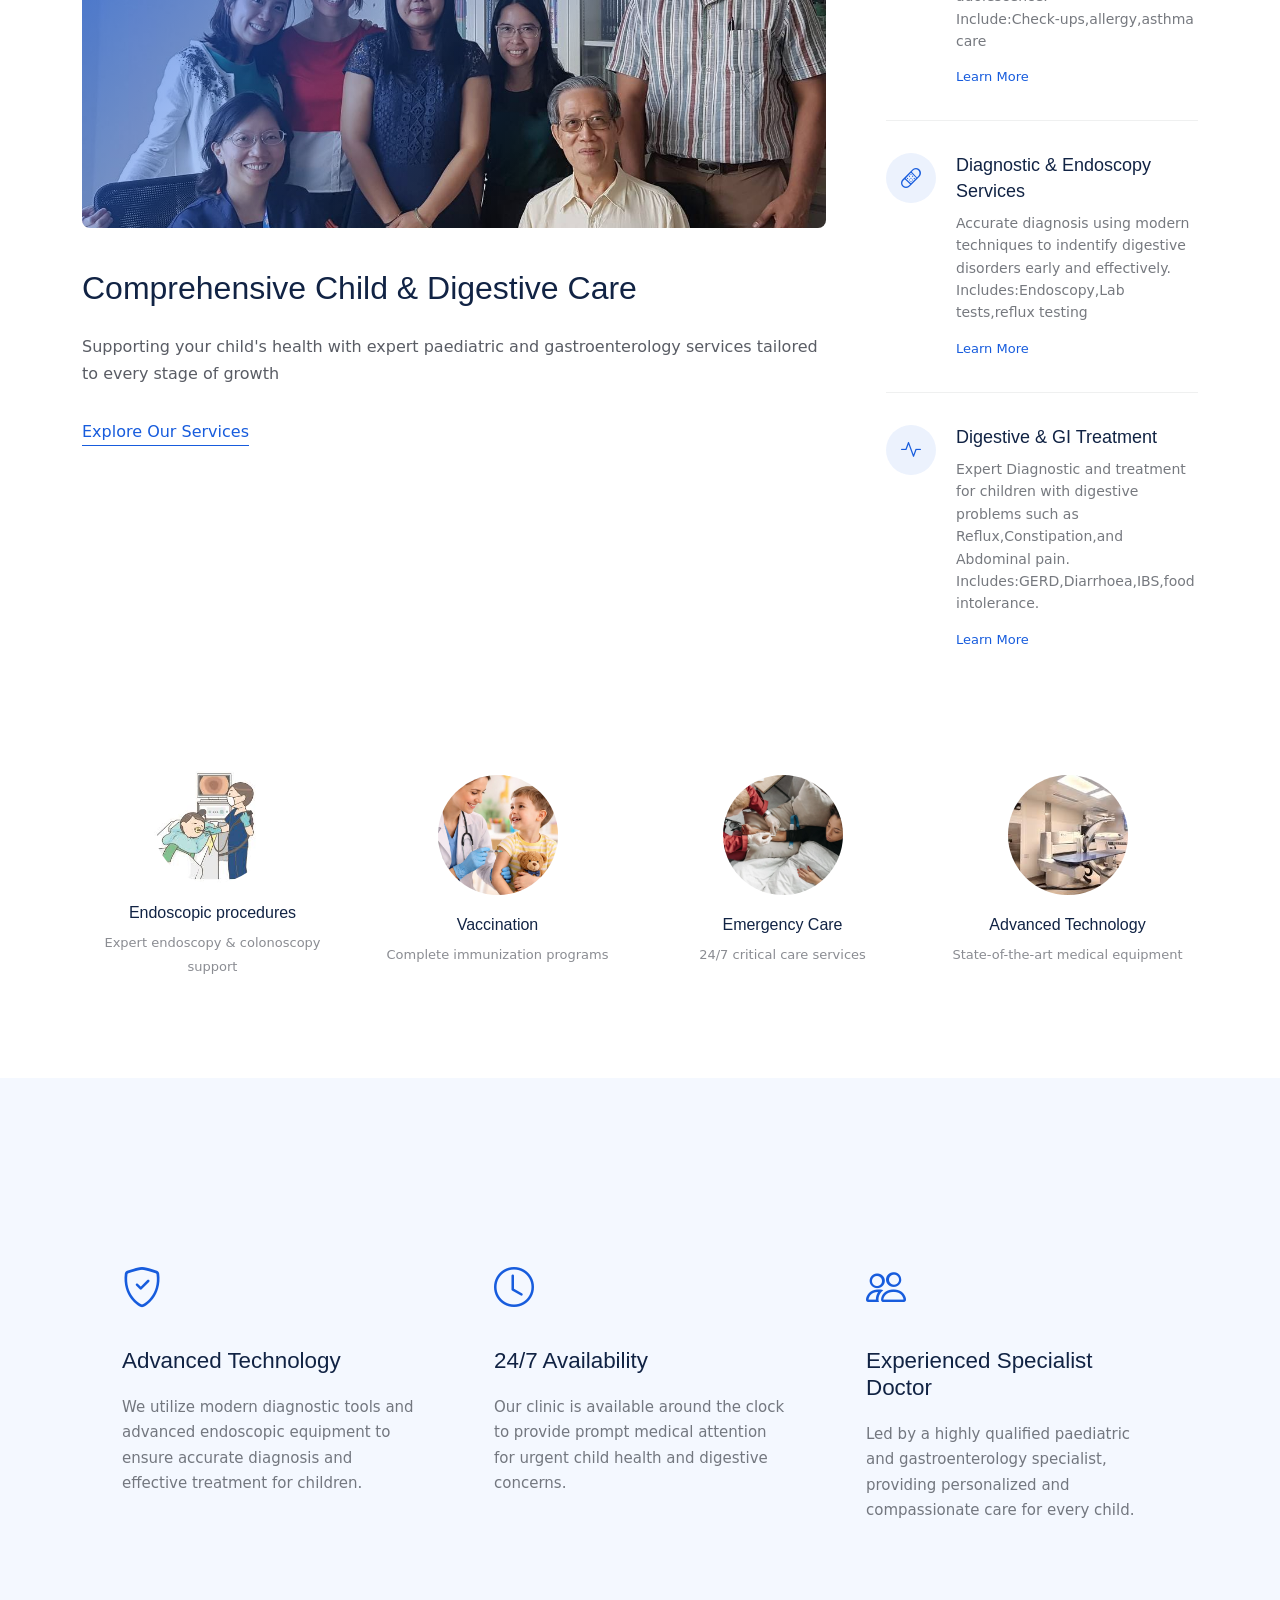
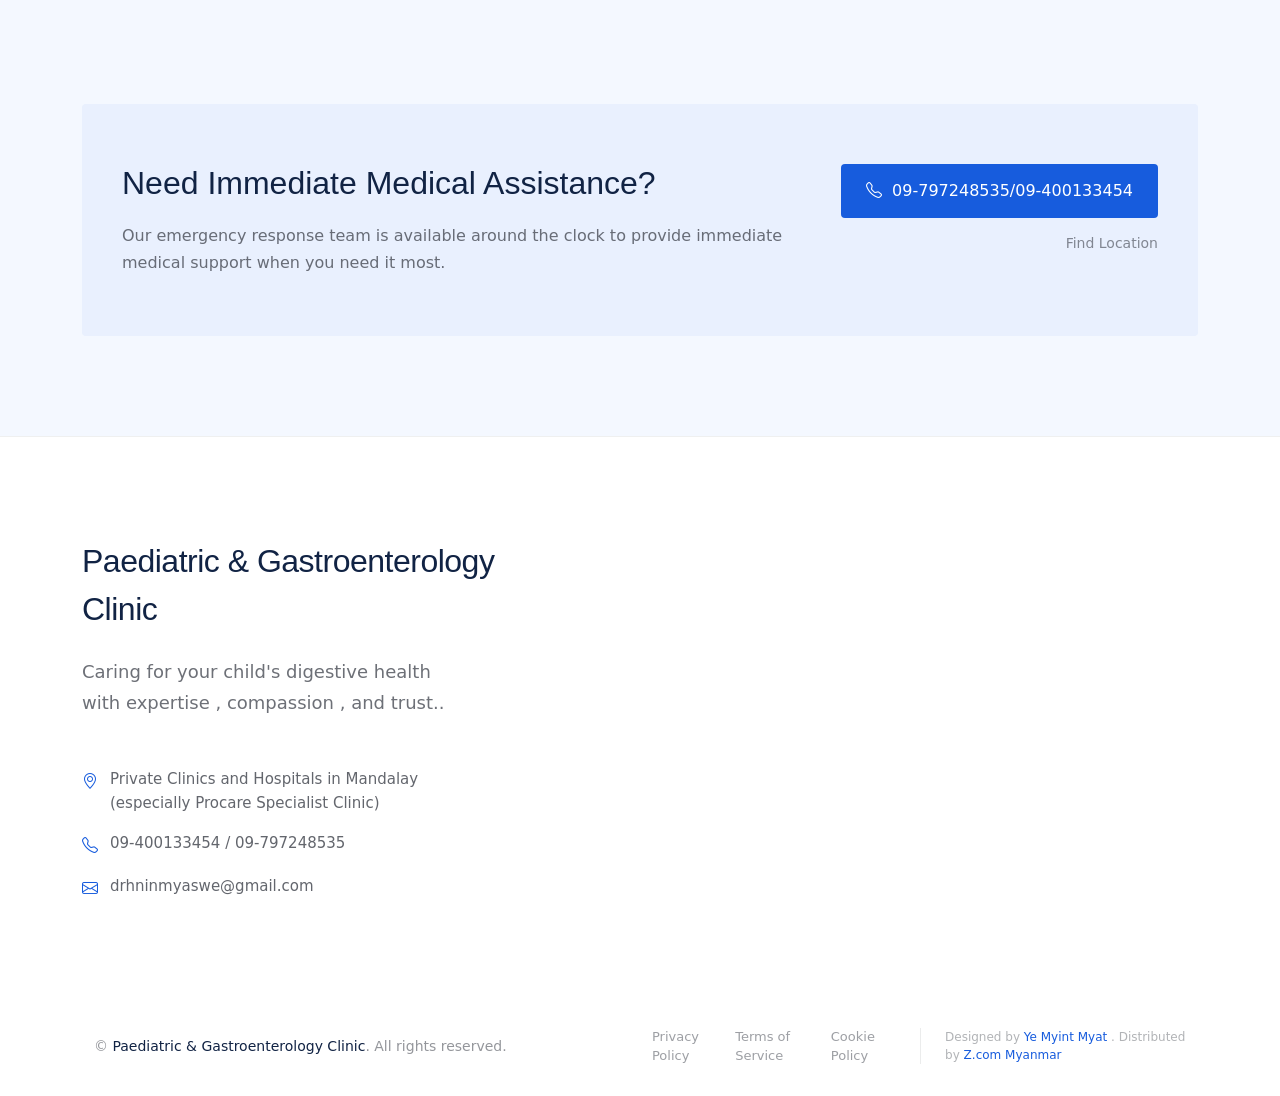
==== commit 80c4482b: "Update index.html" ====
--- a/index.html
+++ b/index.html
@@ -41,7 +41,7 @@
       <div class="container d-flex justify-content-center justify-content-md-between">
         <div class="contact-info d-flex align-items-center">
           <i class="bi bi-envelope d-flex align-items-center"><a
-              href="mailto:contact@example.com">drhninmyaswe@gmail.com</a></i>
+              href="mailto:drhninmyaswe@gmail.com.com">drhninmyaswe@gmail.com</a></i>
           <i class="bi bi-phone d-flex align-items-center ms-4"><span>09-797248535/09-400133454</span></i>
         </div>
         <div class="social-links d-none d-md-flex align-items-center">
@@ -1117,4 +1117,4 @@
 
 </body>
 
-</html>+</html>
--- a/assets/css/main.css
+++ b/assets/css/main.css
@@ -0,0 +1,6220 @@
+/**
+* Template Name: Clinic
+* Template URL: https://bootstrapmade.com/clinic-bootstrap-template/
+* Updated: Jul 23 2025 with Bootstrap v5.3.7
+* Author: BootstrapMade.com
+* License: https://bootstrapmade.com/license/
+*/
+
+@charset "UTF-8";
+
+/*--------------------------------------------------------------
+# Font & Color Variables
+# Help: https://bootstrapmade.com/color-system/
+--------------------------------------------------------------*/
+/* Fonts */
+:root {
+  --default-font: "Roboto",  system-ui, -apple-system, "Segoe UI", Roboto, "Helvetica Neue", Arial, "Noto Sans", "Liberation Sans", sans-serif, "Apple Color Emoji", "Segoe UI Emoji", "Segoe UI Symbol", "Noto Color Emoji";
+  --heading-font: "Montserrat",  sans-serif;
+  --nav-font: "Lato",  sans-serif;
+}
+
+/* Global Colors - The following color variables are used throughout the website. Updating them here will change the color scheme of the entire website */
+:root { 
+  --background-color: #ffffff; /* Background color for the entire website, including individual sections */
+  --default-color: #3c4049; /* Default color used for the majority of the text content across the entire website */
+  --heading-color: #112344; /* Color for headings, subheadings and title throughout the website */
+  --accent-color: #175cdd; /* Accent color that represents your brand on the website. It's used for buttons, links, and other elements that need to stand out */
+  --surface-color: #ffffff; /* The surface color is used as a background of boxed elements within sections, such as cards, icon boxes, or other elements that require a visual separation from the global background. */
+  --contrast-color: #ffffff; /* Contrast color for text, ensuring readability against backgrounds of accent, heading, or default colors. */
+}
+
+/* Nav Menu Colors - The following color variables are used specifically for the navigation menu. They are separate from the global colors to allow for more customization options */
+:root {
+  --nav-color: #3c4049;  /* The default color of the main navmenu links */
+  --nav-hover-color: #175cdd; /* Applied to main navmenu links when they are hovered over or active */
+  --nav-mobile-background-color: #ffffff; /* Used as the background color for mobile navigation menu */
+  --nav-dropdown-background-color: #ffffff; /* Used as the background color for dropdown items that appear when hovering over primary navigation items */
+  --nav-dropdown-color: #3c4049; /* Used for navigation links of the dropdown items in the navigation menu. */
+  --nav-dropdown-hover-color: #175cdd; /* Similar to --nav-hover-color, this color is applied to dropdown navigation links when they are hovered over. */
+}
+
+/* Color Presets - These classes override global colors when applied to any section or element, providing reuse of the sam color scheme. */
+
+.light-background {
+  --background-color: #f4f8ff;
+  --surface-color: #ffffff;
+}
+
+.dark-background {
+  --background-color: #021418;
+  --default-color: #ffffff;
+  --heading-color: #ffffff;
+  --surface-color: #11262a;
+  --contrast-color: #ffffff;
+}
+
+/* Smooth scroll */
+:root {
+  scroll-behavior: smooth;
+}
+
+/*--------------------------------------------------------------
+# General Styling & Shared Classes
+--------------------------------------------------------------*/
+body {
+  color: var(--default-color);
+  background-color: var(--background-color);
+  font-family: var(--default-font);
+}
+
+a {
+  color: var(--accent-color);
+  text-decoration: none;
+  transition: 0.3s;
+}
+
+a:hover {
+  color: color-mix(in srgb, var(--accent-color), transparent 25%);
+  text-decoration: none;
+}
+
+h1,
+h2,
+h3,
+h4,
+h5,
+h6 {
+  color: var(--heading-color);
+  font-family: var(--heading-font);
+}
+
+/* PHP Email Form Messages
+------------------------------*/
+.php-email-form .error-message {
+  display: none;
+  background: #df1529;
+  color: #ffffff;
+  text-align: left;
+  padding: 15px;
+  margin-bottom: 24px;
+  font-weight: 600;
+}
+
+.php-email-form .sent-message {
+  display: none;
+  color: #ffffff;
+  background: #059652;
+  text-align: center;
+  padding: 15px;
+  margin-bottom: 24px;
+  font-weight: 600;
+}
+
+.php-email-form .loading {
+  display: none;
+  background: var(--surface-color);
+  text-align: center;
+  padding: 15px;
+  margin-bottom: 24px;
+}
+
+.php-email-form .loading:before {
+  content: "";
+  display: inline-block;
+  border-radius: 50%;
+  width: 24px;
+  height: 24px;
+  margin: 0 10px -6px 0;
+  border: 3px solid var(--accent-color);
+  border-top-color: var(--surface-color);
+  animation: php-email-form-loading 1s linear infinite;
+}
+
+@keyframes php-email-form-loading {
+  0% {
+    transform: rotate(0deg);
+  }
+
+  100% {
+    transform: rotate(360deg);
+  }
+}
+
+/*--------------------------------------------------------------
+# Global Header
+--------------------------------------------------------------*/
+.header {
+  --background-color: rgba(255, 255, 255, 0);
+  color: var(--default-color);
+  transition: all 0.5s;
+  z-index: 997;
+  background-color: var(--background-color);
+  box-shadow: 0px 0 18px rgba(0, 0, 0, 0.1);
+}
+
+.header .topbar {
+  background-color: var(--accent-color);
+  height: 40px;
+  padding: 0;
+  font-size: 14px;
+  transition: all 0.5s;
+}
+
+.header .topbar .contact-info i {
+  font-style: normal;
+  color: var(--contrast-color);
+}
+
+.header .topbar .contact-info i a,
+.header .topbar .contact-info i span {
+  padding-left: 5px;
+  color: var(--contrast-color);
+}
+
+@media (max-width: 575px) {
+
+  .header .topbar .contact-info i a,
+  .header .topbar .contact-info i span {
+    font-size: 13px;
+  }
+}
+
+.header .topbar .contact-info i a {
+  line-height: 0;
+  transition: 0.3s;
+}
+
+.header .topbar .contact-info i a:hover {
+  color: var(--contrast-color);
+  text-decoration: underline;
+}
+
+.header .topbar .social-links a {
+  color: color-mix(in srgb, var(--contrast-color), transparent 40%);
+  line-height: 0;
+  transition: 0.3s;
+  margin-left: 20px;
+}
+
+.header .topbar .social-links a:hover {
+  color: var(--contrast-color);
+}
+
+.header .branding {
+  min-height: 60px;
+  padding: 10px 0;
+}
+
+.header .logo {
+  line-height: 1;
+}
+
+.header .logo img {
+  max-height: 36px;
+  margin-right: 8px;
+}
+
+.header .logo h1 {
+  font-size: 20px;
+  margin: 0;
+  font-weight: 600;
+  color: var(--heading-color);
+}
+
+.scrolled .header .topbar {
+  height: 0;
+  visibility: hidden;
+  overflow: hidden;
+}
+
+/* Global Header on Scroll
+------------------------------*/
+.scrolled .header {
+  --background-color: #ffffff;
+}
+
+/*--------------------------------------------------------------
+# Navigation Menu
+--------------------------------------------------------------*/
+/* Desktop Navigation */
+@media (min-width: 1200px) {
+  .navmenu {
+    padding: 0;
+  }
+
+  .navmenu ul {
+    margin: 0;
+    padding: 0;
+    display: flex;
+    list-style: none;
+    align-items: center;
+  }
+
+  .navmenu li {
+    position: relative;
+  }
+
+  .navmenu>ul>li {
+    white-space: nowrap;
+    padding: 15px 14px;
+  }
+
+  .navmenu>ul>li:last-child {
+    padding-right: 0;
+  }
+
+  .navmenu a,
+  .navmenu a:focus {
+    color: var(--nav-color);
+    font-size: 15px;
+    padding: 0 2px;
+    font-family: var(--nav-font);
+    font-weight: 500;
+    display: flex;
+    align-items: center;
+    justify-content: space-between;
+    white-space: nowrap;
+    transition: 0.3s;
+    position: relative;
+  }
+
+  .navmenu a i,
+  .navmenu a:focus i {
+    font-size: 12px;
+    line-height: 0;
+    margin-left: 5px;
+    transition: 0.3s;
+  }
+
+  .navmenu>ul>li>a:before {
+    content: "";
+    position: absolute;
+    width: 100%;
+    height: 2px;
+    bottom: -6px;
+    left: 0;
+    background-color: var(--accent-color);
+    visibility: hidden;
+    width: 0px;
+    transition: all 0.3s ease-in-out 0s;
+  }
+
+  .navmenu a:hover:before,
+  .navmenu li:hover>a:before,
+  .navmenu .active:before {
+    visibility: visible;
+    width: 100%;
+  }
+
+  .navmenu li:hover>a,
+  .navmenu .active,
+  .navmenu .active:focus {
+    color: var(--nav-hover-color);
+  }
+
+  .navmenu .dropdown ul {
+    margin: 0;
+    padding: 10px 0;
+    background: var(--nav-dropdown-background-color);
+    display: block;
+    position: absolute;
+    visibility: hidden;
+    left: 14px;
+    top: 130%;
+    opacity: 0;
+    transition: 0.3s;
+    border-radius: 4px;
+    z-index: 99;
+    box-shadow: 0px 0px 30px rgba(0, 0, 0, 0.1);
+  }
+
+  .navmenu .dropdown ul li {
+    min-width: 200px;
+  }
+
+  .navmenu .dropdown ul a {
+    padding: 10px 20px;
+    font-size: 15px;
+    text-transform: none;
+    color: var(--nav-dropdown-color);
+  }
+
+  .navmenu .dropdown ul a i {
+    font-size: 12px;
+  }
+
+  .navmenu .dropdown ul a:hover,
+  .navmenu .dropdown ul .active:hover,
+  .navmenu .dropdown ul li:hover>a {
+    color: var(--nav-dropdown-hover-color);
+  }
+
+  .navmenu .dropdown:hover>ul {
+    opacity: 1;
+    top: 100%;
+    visibility: visible;
+  }
+
+  .navmenu .dropdown .dropdown ul {
+    top: 0;
+    left: -90%;
+    visibility: hidden;
+  }
+
+  .navmenu .dropdown .dropdown:hover>ul {
+    opacity: 1;
+    top: 0;
+    left: -100%;
+    visibility: visible;
+  }
+}
+
+/* Mobile Navigation */
+@media (max-width: 1199px) {
+  .mobile-nav-toggle {
+    color: var(--nav-color);
+    font-size: 28px;
+    line-height: 0;
+    margin-right: 10px;
+    cursor: pointer;
+    transition: color 0.3s;
+  }
+
+  .navmenu {
+    padding: 0;
+    z-index: 9997;
+  }
+
+  .navmenu ul {
+    display: none;
+    list-style: none;
+    position: absolute;
+    inset: 60px 20px 20px 20px;
+    padding: 10px 0;
+    margin: 0;
+    border-radius: 6px;
+    background-color: var(--nav-mobile-background-color);
+    border: 1px solid color-mix(in srgb, var(--default-color), transparent 90%);
+    box-shadow: none;
+    overflow-y: auto;
+    transition: 0.3s;
+    z-index: 9998;
+  }
+
+  .navmenu a,
+  .navmenu a:focus {
+    color: var(--nav-dropdown-color);
+    padding: 10px 20px;
+    font-family: var(--nav-font);
+    font-size: 17px;
+    font-weight: 500;
+    display: flex;
+    align-items: center;
+    justify-content: space-between;
+    white-space: nowrap;
+    transition: 0.3s;
+  }
+
+  .navmenu a i,
+  .navmenu a:focus i {
+    font-size: 12px;
+    line-height: 0;
+    margin-left: 5px;
+    width: 30px;
+    height: 30px;
+    display: flex;
+    align-items: center;
+    justify-content: center;
+    border-radius: 50%;
+    transition: 0.3s;
+    background-color: color-mix(in srgb, var(--accent-color), transparent 90%);
+  }
+
+  .navmenu a i:hover,
+  .navmenu a:focus i:hover {
+    background-color: var(--accent-color);
+    color: var(--contrast-color);
+  }
+
+  .navmenu a:hover,
+  .navmenu .active,
+  .navmenu .active:focus {
+    color: var(--nav-dropdown-hover-color);
+  }
+
+  .navmenu .active i,
+  .navmenu .active:focus i {
+    background-color: var(--accent-color);
+    color: var(--contrast-color);
+    transform: rotate(180deg);
+  }
+
+  .navmenu .dropdown ul {
+    position: static;
+    display: none;
+    z-index: 99;
+    padding: 10px 0;
+    margin: 10px 20px;
+    background-color: var(--nav-dropdown-background-color);
+    transition: all 0.5s ease-in-out;
+  }
+
+  .navmenu .dropdown ul ul {
+    background-color: rgba(33, 37, 41, 0.1);
+  }
+
+  .navmenu .dropdown>.dropdown-active {
+    display: block;
+    background-color: rgba(33, 37, 41, 0.03);
+  }
+
+  .mobile-nav-active {
+    overflow: hidden;
+  }
+
+  .mobile-nav-active .mobile-nav-toggle {
+    color: #fff;
+    position: absolute;
+    font-size: 32px;
+    top: 15px;
+    right: 15px;
+    margin-right: 0;
+    z-index: 9999;
+  }
+
+  .mobile-nav-active .navmenu {
+    position: fixed;
+    overflow: hidden;
+    inset: 0;
+    background: rgba(33, 37, 41, 0.8);
+    transition: 0.3s;
+  }
+
+  .mobile-nav-active .navmenu>ul {
+    display: block;
+  }
+}
+
+/*--------------------------------------------------------------
+# Global Footer
+--------------------------------------------------------------*/
+.footer-16 {
+  background: var(--background-color);
+  color: var(--default-color);
+  font-size: 15px;
+  padding: 100px 0 0;
+  border-top: 1px solid color-mix(in srgb, var(--default-color), transparent 92%);
+}
+
+.footer-16 .footer-main {
+  margin-bottom: 80px;
+}
+
+.footer-16 .brand-section .logo {
+  text-decoration: none;
+}
+
+.footer-16 .brand-section .logo .sitename {
+  font-family: var(--heading-font);
+  font-size: 32px;
+  font-weight: 300;
+  color: var(--heading-color);
+  letter-spacing: -0.5px;
+}
+
+.footer-16 .brand-section .brand-description {
+  font-size: 18px;
+  line-height: 1.7;
+  color: color-mix(in srgb, var(--default-color), transparent 25%);
+  font-weight: 300;
+  max-width: 380px;
+  margin: 0;
+}
+
+.footer-16 .brand-section .contact-info .contact-item {
+  display: flex;
+  align-items: flex-start;
+  margin-bottom: 16px;
+  font-size: 15px;
+  color: color-mix(in srgb, var(--default-color), transparent 20%);
+}
+
+.footer-16 .brand-section .contact-info .contact-item i {
+  font-size: 16px;
+  color: var(--accent-color);
+  margin-right: 12px;
+  margin-top: 3px;
+  flex-shrink: 0;
+}
+
+.footer-16 .brand-section .contact-info .contact-item span {
+  line-height: 1.6;
+}
+
+.footer-16 .footer-nav-wrapper {
+  padding-left: 60px;
+}
+
+@media (max-width: 991px) {
+  .footer-16 .footer-nav-wrapper {
+    padding-left: 0;
+    margin-top: 50px;
+  }
+}
+
+.footer-16 .nav-column {
+  margin-bottom: 40px;
+}
+
+.footer-16 .nav-column h6 {
+  font-family: var(--heading-font);
+  font-size: 16px;
+  font-weight: 400;
+  color: var(--heading-color);
+  margin-bottom: 24px;
+  letter-spacing: 0.3px;
+}
+
+.footer-16 .nav-column .footer-nav {
+  display: flex;
+  flex-direction: column;
+  gap: 12px;
+}
+
+.footer-16 .nav-column .footer-nav a {
+  color: color-mix(in srgb, var(--default-color), transparent 30%);
+  text-decoration: none;
+  font-size: 15px;
+  font-weight: 300;
+  transition: all 0.3s ease;
+  line-height: 1.4;
+}
+
+.footer-16 .nav-column .footer-nav a:hover {
+  color: var(--accent-color);
+  transform: translateX(4px);
+}
+
+.footer-16 .footer-social {
+  padding: 50px 0;
+  border-top: 1px solid color-mix(in srgb, var(--default-color), transparent 94%);
+  border-bottom: 1px solid color-mix(in srgb, var(--default-color), transparent 94%);
+}
+
+.footer-16 .footer-social .newsletter-section h5 {
+  font-family: var(--heading-font);
+  font-size: 20px;
+  font-weight: 300;
+  color: var(--heading-color);
+  margin-bottom: 12px;
+  letter-spacing: -0.2px;
+}
+
+.footer-16 .footer-social .newsletter-section p {
+  font-size: 16px;
+  color: color-mix(in srgb, var(--default-color), transparent 35%);
+  margin: 0;
+  line-height: 1.6;
+  max-width: 340px;
+}
+
+.footer-16 .footer-social .social-section {
+  display: flex;
+  justify-content: flex-end;
+}
+
+@media (max-width: 991px) {
+  .footer-16 .footer-social .social-section {
+    justify-content: flex-start;
+    margin-top: 30px;
+  }
+}
+
+.footer-16 .footer-social .social-links {
+  display: flex;
+  gap: 32px;
+  align-items: center;
+}
+
+@media (max-width: 576px) {
+  .footer-16 .footer-social .social-links {
+    gap: 20px;
+    flex-wrap: wrap;
+  }
+}
+
+.footer-16 .footer-social .social-links .social-link {
+  display: flex;
+  align-items: center;
+  gap: 8px;
+  text-decoration: none;
+  color: color-mix(in srgb, var(--default-color), transparent 40%);
+  font-size: 14px;
+  font-weight: 400;
+  transition: all 0.3s ease;
+}
+
+.footer-16 .footer-social .social-links .social-link i {
+  font-size: 18px;
+  transition: all 0.3s ease;
+}
+
+.footer-16 .footer-social .social-links .social-link span {
+  transition: all 0.3s ease;
+}
+
+.footer-16 .footer-social .social-links .social-link:hover {
+  color: var(--accent-color);
+  transform: translateY(-2px);
+}
+
+.footer-16 .footer-social .social-links .social-link:hover i {
+  transform: scale(1.1);
+}
+
+.footer-16 .footer-bottom {
+  padding: 30px 0;
+}
+
+.footer-16 .footer-bottom .copyright p {
+  margin: 0;
+  font-size: 14px;
+  color: color-mix(in srgb, var(--default-color), transparent 45%);
+  font-weight: 300;
+}
+
+.footer-16 .footer-bottom .copyright p .sitename {
+  color: var(--heading-color);
+  font-weight: 400;
+}
+
+.footer-16 .footer-bottom .legal-links {
+  display: flex;
+  align-items: center;
+  justify-content: flex-end;
+  gap: 24px;
+}
+
+@media (max-width: 991px) {
+  .footer-16 .footer-bottom .legal-links {
+    justify-content: flex-start;
+    margin-top: 20px;
+    flex-wrap: wrap;
+  }
+}
+
+.footer-16 .footer-bottom .legal-links a {
+  font-size: 13px;
+  color: color-mix(in srgb, var(--default-color), transparent 50%);
+  text-decoration: none;
+  font-weight: 300;
+  transition: color 0.3s ease;
+}
+
+.footer-16 .footer-bottom .legal-links a:hover {
+  color: var(--accent-color);
+}
+
+.footer-16 .footer-bottom .legal-links .credits {
+  font-size: 12px;
+  color: color-mix(in srgb, var(--default-color), transparent 60%);
+  margin-left: 8px;
+  padding-left: 24px;
+  border-left: 1px solid color-mix(in srgb, var(--default-color), transparent 90%);
+}
+
+@media (max-width: 576px) {
+  .footer-16 .footer-bottom .legal-links .credits {
+    margin-left: 0;
+    padding-left: 0;
+    border-left: none;
+    width: 100%;
+    margin-top: 12px;
+  }
+}
+
+.footer-16 .footer-bottom .legal-links .credits a {
+  color: var(--accent-color);
+  font-size: 12px;
+}
+
+.footer-16 .footer-bottom .legal-links .credits a:hover {
+  text-decoration: underline;
+}
+
+@media (max-width: 768px) {
+  .footer-16 {
+    padding: 70px 0 0;
+  }
+
+  .footer-16 .brand-section {
+    text-align: center;
+    margin-bottom: 50px;
+  }
+
+  .footer-16 .brand-section .brand-description {
+    max-width: none;
+  }
+
+  .footer-16 .brand-section .contact-info {
+    text-align: left;
+    display: inline-block;
+  }
+
+  .footer-16 .footer-nav-wrapper .nav-column {
+    text-align: left;
+  }
+
+  .footer-16 .footer-nav-wrapper .nav-column h6 {
+    margin-bottom: 16px;
+  }
+
+  .footer-16 .footer-nav-wrapper .nav-column .footer-nav {
+    gap: 10px;
+  }
+
+  .footer-16 .footer-social {
+    text-align: center;
+  }
+
+  .footer-16 .footer-social .newsletter-section p {
+    max-width: none;
+  }
+
+  .footer-16 .footer-social .social-links {
+    justify-content: center;
+  }
+
+  .footer-16 .footer-bottom {
+    text-align: center;
+  }
+
+  .footer-16 .footer-bottom .legal-links {
+    justify-content: center;
+  }
+}
+
+/*--------------------------------------------------------------
+# Preloader
+--------------------------------------------------------------*/
+#preloader {
+  position: fixed;
+  inset: 0;
+  z-index: 9999;
+  overflow: hidden;
+  background-color: var(--background-color);
+  transition: all 0.6s ease-out;
+  width: 100%;
+  height: 100vh;
+}
+
+#preloader:before,
+#preloader:after {
+  content: "";
+  position: absolute;
+  border: 4px solid var(--accent-color);
+  border-radius: 50%;
+  animation: animate-preloader 2s cubic-bezier(0, 0.2, 0.8, 1) infinite;
+}
+
+#preloader:after {
+  animation-delay: -0.5s;
+}
+
+@keyframes animate-preloader {
+  0% {
+    width: 10px;
+    height: 10px;
+    top: calc(50% - 5px);
+    left: calc(50% - 5px);
+    opacity: 1;
+  }
+
+  100% {
+    width: 72px;
+    height: 72px;
+    top: calc(50% - 36px);
+    left: calc(50% - 36px);
+    opacity: 0;
+  }
+}
+
+/*--------------------------------------------------------------
+# Scroll Top Button
+--------------------------------------------------------------*/
+.scroll-top {
+  position: fixed;
+  visibility: hidden;
+  opacity: 0;
+  right: 15px;
+  bottom: -15px;
+  z-index: 99999;
+  background-color: var(--accent-color);
+  width: 44px;
+  height: 44px;
+  border-radius: 50px;
+  transition: all 0.4s;
+}
+
+.scroll-top i {
+  font-size: 24px;
+  color: var(--contrast-color);
+  line-height: 0;
+}
+
+.scroll-top:hover {
+  background-color: color-mix(in srgb, var(--accent-color), transparent 20%);
+  color: var(--contrast-color);
+}
+
+.scroll-top.active {
+  visibility: visible;
+  opacity: 1;
+  bottom: 15px;
+}
+
+/*--------------------------------------------------------------
+# Disable aos animation delay on mobile devices
+--------------------------------------------------------------*/
+@media screen and (max-width: 768px) {
+  [data-aos-delay] {
+    transition-delay: 0 !important;
+  }
+}
+
+/*--------------------------------------------------------------
+# Global Page Titles & Breadcrumbs
+--------------------------------------------------------------*/
+.page-title {
+  color: var(--default-color);
+  background-color: var(--background-color);
+  position: relative;
+  padding-top: 100px;
+}
+
+.page-title .heading {
+  padding: 80px 0;
+}
+
+.page-title .heading h1 {
+  font-size: 38px;
+  font-weight: 500;
+}
+
+.page-title nav {
+  background-color: color-mix(in srgb, var(--default-color), transparent 96%);
+  padding: 20px 0;
+}
+
+.page-title nav ol {
+  display: flex;
+  flex-wrap: wrap;
+  list-style: none;
+  padding: 0;
+  margin: 0;
+  font-size: 16px;
+  font-weight: 400;
+}
+
+.page-title nav ol li+li {
+  padding-left: 10px;
+}
+
+.page-title nav ol li+li::before {
+  content: "/";
+  display: inline-block;
+  padding-right: 10px;
+  color: color-mix(in srgb, var(--default-color), transparent 70%);
+}
+
+/*--------------------------------------------------------------
+# Global Sections
+--------------------------------------------------------------*/
+section,
+.section {
+  color: var(--default-color);
+  background-color: var(--background-color);
+  padding: 60px 0;
+  scroll-margin-top: 90px;
+  overflow: clip;
+}
+
+@media (max-width: 1199px) {
+
+  section,
+  .section {
+    scroll-margin-top: 66px;
+  }
+}
+
+/*--------------------------------------------------------------
+# Global Section Titles
+--------------------------------------------------------------*/
+.section-title {
+  text-align: center;
+  padding-bottom: 60px;
+  position: relative;
+}
+
+.section-title h2 {
+  font-size: 32px;
+  font-weight: 500;
+  margin-bottom: 20px;
+  padding-bottom: 20px;
+  position: relative;
+}
+
+.section-title h2:before {
+  content: "";
+  position: absolute;
+  display: block;
+  width: 160px;
+  height: 1px;
+  background: color-mix(in srgb, var(--default-color), transparent 60%);
+  left: 0;
+  right: 0;
+  bottom: 1px;
+  margin: auto;
+}
+
+.section-title h2::after {
+  content: "";
+  position: absolute;
+  display: block;
+  width: 60px;
+  height: 3px;
+  background: var(--accent-color);
+  left: 0;
+  right: 0;
+  bottom: 0;
+  margin: auto;
+}
+
+.section-title p {
+  margin-bottom: 0;
+}
+
+/*--------------------------------------------------------------
+# Hero Section
+--------------------------------------------------------------*/
+.hero {
+  position: relative;
+  min-height: 100vh;
+  display: flex;
+  align-items: center;
+  background: linear-gradient(135deg, var(--surface-color) 0%, color-mix(in srgb, var(--accent-color), transparent 95%) 100%);
+  overflow: hidden;
+}
+
+.hero::before {
+  content: "";
+  position: absolute;
+  top: 0;
+  left: 0;
+  right: 0;
+  bottom: 0;
+  background: url("../img/bg/abstract-bg-3.webp") center/cover;
+  opacity: 0.08;
+  z-index: 0;
+}
+
+.hero .container {
+  position: relative;
+  z-index: 1;
+}
+
+.hero .hero-content {
+  padding: 2rem 0;
+}
+
+.hero .hero-content .trust-badges {
+  display: flex;
+  gap: 1.5rem;
+  flex-wrap: wrap;
+}
+
+.hero .hero-content .trust-badges .badge-item {
+  display: flex;
+  align-items: center;
+  gap: 0.5rem;
+  padding: 0.5rem 1rem;
+  background: color-mix(in srgb, var(--accent-color), transparent 90%);
+  border-radius: 50px;
+  color: var(--accent-color);
+  font-size: 0.875rem;
+  font-weight: 500;
+}
+
+.hero .hero-content .trust-badges .badge-item i {
+  font-size: 1rem;
+}
+
+@media (max-width: 576px) {
+  .hero .hero-content .trust-badges {
+    gap: 0.75rem;
+  }
+
+  .hero .hero-content .trust-badges .badge-item {
+    font-size: 0.75rem;
+    padding: 0.4rem 0.8rem;
+  }
+}
+
+.hero .hero-content h1 {
+  font-size: 3.5rem;
+  font-weight: 700;
+  line-height: 1.2;
+  margin: 1.5rem 0;
+  color: var(--heading-color);
+}
+
+.hero .hero-content h1 .highlight {
+  color: var(--accent-color);
+  position: relative;
+}
+
+.hero .hero-content h1 .highlight::after {
+  content: "";
+  position: absolute;
+  bottom: 0;
+  left: 0;
+  right: 0;
+  height: 3px;
+  background: var(--accent-color);
+  border-radius: 2px;
+}
+
+@media (max-width: 992px) {
+  .hero .hero-content h1 {
+    font-size: 2.5rem;
+  }
+}
+
+@media (max-width: 576px) {
+  .hero .hero-content h1 {
+    font-size: 2rem;
+  }
+}
+
+.hero .hero-content .hero-description {
+  font-size: 1.125rem;
+  line-height: 1.7;
+  color: color-mix(in srgb, var(--default-color), transparent 20%);
+  margin-bottom: 2rem;
+  max-width: 500px;
+}
+
+.hero .hero-content .hero-stats {
+  display: flex;
+  gap: 2rem;
+}
+
+.hero .hero-content .hero-stats .stat-item {
+  text-align: left;
+}
+
+.hero .hero-content .hero-stats .stat-item h3 {
+  font-size: 2rem;
+  font-weight: 700;
+  color: var(--accent-color);
+  margin: 0;
+  line-height: 1;
+}
+
+.hero .hero-content .hero-stats .stat-item p {
+  color: color-mix(in srgb, var(--default-color), transparent 30%);
+  margin: 0.25rem 0 0 0;
+  font-size: 0.875rem;
+  font-weight: 500;
+}
+
+@media (max-width: 576px) {
+  .hero .hero-content .hero-stats {
+    gap: 1rem;
+  }
+
+  .hero .hero-content .hero-stats .stat-item h3 {
+    font-size: 1.5rem;
+  }
+}
+
+.hero .hero-content .hero-actions {
+  display: flex;
+  gap: 1rem;
+  align-items: center;
+  margin-bottom: 2rem;
+}
+
+.hero .hero-content .hero-actions .btn {
+  padding: 1rem 2rem;
+  font-weight: 600;
+  border-radius: 50px;
+  text-decoration: none;
+  display: inline-flex;
+  align-items: center;
+  transition: all 0.3s ease;
+  border: 2px solid transparent;
+}
+
+.hero .hero-content .hero-actions .btn.btn-primary {
+  background: var(--accent-color);
+  color: var(--contrast-color);
+}
+
+.hero .hero-content .hero-actions .btn.btn-primary:hover {
+  background: color-mix(in srgb, var(--accent-color), black 10%);
+  transform: translateY(-2px);
+}
+
+.hero .hero-content .hero-actions .btn.btn-outline {
+  color: var(--accent-color);
+  border-color: var(--accent-color);
+  background: transparent;
+}
+
+.hero .hero-content .hero-actions .btn.btn-outline:hover {
+  background: var(--accent-color);
+  color: var(--contrast-color);
+}
+
+@media (max-width: 576px) {
+  .hero .hero-content .hero-actions {
+    flex-direction: column;
+    align-items: stretch;
+  }
+
+  .hero .hero-content .hero-actions .btn {
+    text-align: center;
+    justify-content: center;
+  }
+}
+
+.hero .hero-content .emergency-contact {
+  display: flex;
+  align-items: center;
+  gap: 1rem;
+  padding: 1rem;
+  background: color-mix(in srgb, var(--surface-color), transparent 50%);
+  border: 1px solid color-mix(in srgb, var(--accent-color), transparent 80%);
+  border-radius: 12px;
+  backdrop-filter: blur(10px);
+}
+
+.hero .hero-content .emergency-contact .emergency-icon {
+  width: 50px;
+  height: 50px;
+  background: var(--accent-color);
+  color: var(--contrast-color);
+  border-radius: 50%;
+  display: flex;
+  align-items: center;
+  justify-content: center;
+  font-size: 1.25rem;
+}
+
+.hero .hero-content .emergency-contact .emergency-info small {
+  display: block;
+  color: color-mix(in srgb, var(--default-color), transparent 40%);
+  font-size: 0.75rem;
+  margin-bottom: 0.25rem;
+}
+
+.hero .hero-content .emergency-contact .emergency-info strong {
+  color: var(--heading-color);
+  font-size: 1.125rem;
+  font-weight: 600;
+}
+
+.hero .hero-visual {
+  position: relative;
+  height: 600px;
+}
+
+.hero .hero-visual .main-image {
+  position: relative;
+  height: 100%;
+  border-radius: 20px;
+  overflow: hidden;
+  box-shadow: 0 20px 60px color-mix(in srgb, var(--default-color), transparent 85%);
+}
+
+.hero .hero-visual .main-image img {
+  width: 100%;
+  height: 100%;
+  object-fit: cover;
+}
+
+.hero .hero-visual .main-image .floating-card {
+  position: absolute;
+  background: var(--surface-color);
+  padding: 1.5rem;
+  border-radius: 16px;
+  box-shadow: 0 15px 40px color-mix(in srgb, var(--default-color), transparent 85%);
+  backdrop-filter: blur(10px);
+  border: 1px solid color-mix(in srgb, var(--default-color), transparent 90%);
+}
+
+.hero .hero-visual .main-image .floating-card.appointment-card {
+  top: 20px;
+  right: 20px;
+  display: flex;
+  align-items: center;
+  gap: 1rem;
+  min-width: 200px;
+}
+
+.hero .hero-visual .main-image .floating-card.appointment-card .card-icon {
+  width: 50px;
+  height: 50px;
+  background: color-mix(in srgb, var(--accent-color), transparent 90%);
+  color: var(--accent-color);
+  border-radius: 12px;
+  display: flex;
+  align-items: center;
+  justify-content: center;
+  font-size: 1.25rem;
+}
+
+.hero .hero-visual .main-image .floating-card.appointment-card .card-content h6 {
+  margin: 0 0 0.25rem 0;
+  color: var(--heading-color);
+  font-weight: 600;
+  font-size: 0.875rem;
+}
+
+.hero .hero-visual .main-image .floating-card.appointment-card .card-content p {
+  margin: 0 0 0.25rem 0;
+  color: var(--default-color);
+  font-weight: 600;
+  font-size: 1rem;
+}
+
+.hero .hero-visual .main-image .floating-card.appointment-card .card-content small {
+  color: color-mix(in srgb, var(--default-color), transparent 40%);
+  font-size: 0.75rem;
+}
+
+.hero .hero-visual .main-image .floating-card.rating-card {
+  bottom: 20px;
+  left: 20px;
+  text-align: center;
+  min-width: 140px;
+}
+
+.hero .hero-visual .main-image .floating-card.rating-card .rating-stars {
+  color: #ffc107;
+  margin-bottom: 0.5rem;
+}
+
+.hero .hero-visual .main-image .floating-card.rating-card .rating-stars i {
+  font-size: 1rem;
+}
+
+.hero .hero-visual .main-image .floating-card.rating-card h6 {
+  margin: 0 0 0.25rem 0;
+  color: var(--heading-color);
+  font-weight: 700;
+  font-size: 1.125rem;
+}
+
+.hero .hero-visual .main-image .floating-card.rating-card small {
+  color: color-mix(in srgb, var(--default-color), transparent 40%);
+  font-size: 0.75rem;
+}
+
+@media (max-width: 768px) {
+  .hero .hero-visual .main-image .floating-card.appointment-card {
+    right: 10px;
+    top: 10px;
+    padding: 1rem;
+    min-width: 160px;
+  }
+
+  .hero .hero-visual .main-image .floating-card.rating-card {
+    left: 10px;
+    bottom: 10px;
+    padding: 1rem;
+    min-width: 120px;
+  }
+}
+
+.hero .hero-visual .background-elements {
+  position: absolute;
+  top: 0;
+  left: 0;
+  right: 0;
+  bottom: 0;
+  z-index: -1;
+}
+
+.hero .hero-visual .background-elements .element {
+  position: absolute;
+  border-radius: 50%;
+  background: var(--accent-color);
+  opacity: 0.1;
+}
+
+.hero .hero-visual .background-elements .element.element-1 {
+  width: 200px;
+  height: 200px;
+  top: -50px;
+  left: -50px;
+  animation: float1 6s ease-in-out infinite;
+}
+
+.hero .hero-visual .background-elements .element.element-2 {
+  width: 150px;
+  height: 150px;
+  bottom: -30px;
+  right: -30px;
+  animation: float2 8s ease-in-out infinite;
+}
+
+.hero .hero-visual .background-elements .element.element-3 {
+  width: 100px;
+  height: 100px;
+  top: 50%;
+  left: -25px;
+  transform: translateY(-50%);
+  animation: float3 7s ease-in-out infinite;
+}
+
+@media (max-width: 992px) {
+  .hero .hero-visual {
+    height: 400px;
+    margin-top: 2rem;
+  }
+}
+
+@keyframes float1 {
+
+  0%,
+  100% {
+    transform: translateY(0px) rotate(0deg);
+  }
+
+  50% {
+    transform: translateY(-20px) rotate(180deg);
+  }
+}
+
+@keyframes float2 {
+
+  0%,
+  100% {
+    transform: translateY(0px) rotate(0deg);
+  }
+
+  50% {
+    transform: translateY(-15px) rotate(-180deg);
+  }
+}
+
+@keyframes float3 {
+
+  0%,
+  100% {
+    transform: translateY(-50%) rotate(0deg);
+  }
+
+  50% {
+    transform: translateY(-70%) rotate(180deg);
+  }
+}
+
+/*--------------------------------------------------------------
+# Home About Section
+--------------------------------------------------------------*/
+.home-about {
+  padding: 100px 0;
+  background-color: var(--surface-color);
+}
+
+.home-about .about-content .section-heading {
+  font-size: 2.5rem;
+  font-weight: 300;
+  line-height: 1.3;
+  margin-bottom: 1.5rem;
+}
+
+@media (max-width: 768px) {
+  .home-about .about-content .section-heading {
+    font-size: 2rem;
+  }
+}
+
+.home-about .about-content .lead-text {
+  font-size: 1.25rem;
+  font-weight: 300;
+  line-height: 1.7;
+  color: color-mix(in srgb, var(--default-color), transparent 15%);
+  margin-bottom: 1.5rem;
+}
+
+.home-about .about-content p {
+  font-size: 1.1rem;
+  line-height: 1.8;
+  color: color-mix(in srgb, var(--default-color), transparent 20%);
+  margin-bottom: 2.5rem;
+}
+
+.home-about .about-content .stats-grid {
+  display: grid;
+  grid-template-columns: repeat(3, 1fr);
+  gap: 2rem;
+  margin-bottom: 3rem;
+}
+
+@media (max-width: 576px) {
+  .home-about .about-content .stats-grid {
+    grid-template-columns: 1fr;
+    gap: 1.5rem;
+  }
+}
+
+.home-about .about-content .stats-grid .stat-item {
+  text-align: center;
+}
+
+.home-about .about-content .stats-grid .stat-item .stat-number {
+  font-size: 2.5rem;
+  font-weight: 300;
+  color: var(--accent-color);
+  display: block;
+  line-height: 1;
+}
+
+.home-about .about-content .stats-grid .stat-item .stat-number::after {
+  content: "+";
+  font-size: 1.5rem;
+  margin-left: 2px;
+}
+
+.home-about .about-content .stats-grid .stat-item .stat-label {
+  font-size: 0.95rem;
+  color: color-mix(in srgb, var(--default-color), transparent 30%);
+  margin-top: 0.5rem;
+  font-weight: 400;
+}
+
+.home-about .about-content .cta-section {
+  display: flex;
+  align-items: center;
+  gap: 2rem;
+  flex-wrap: wrap;
+}
+
+.home-about .about-content .cta-section .btn-primary {
+  background-color: var(--accent-color);
+  color: var(--contrast-color);
+  padding: 12px 30px;
+  font-size: 1rem;
+  font-weight: 400;
+  text-decoration: none;
+  border-radius: 6px;
+  transition: all 0.3s ease;
+}
+
+.home-about .about-content .cta-section .btn-primary:hover {
+  background-color: color-mix(in srgb, var(--accent-color), black 10%);
+  transform: translateY(-2px);
+  color: var(--contrast-color);
+}
+
+.home-about .about-content .cta-section .btn-secondary {
+  color: var(--heading-color);
+  text-decoration: none;
+  font-weight: 500;
+  display: flex;
+  align-items: center;
+  gap: 0.5rem;
+  transition: all 0.3s ease;
+}
+
+.home-about .about-content .cta-section .btn-secondary i {
+  font-size: 1.5rem;
+  color: var(--accent-color);
+}
+
+.home-about .about-content .cta-section .btn-secondary:hover {
+  color: var(--accent-color);
+  transform: translateX(5px);
+}
+
+.home-about .about-visual {
+  position: relative;
+}
+
+.home-about .about-visual .main-image {
+  border-radius: 8px;
+  overflow: hidden;
+  box-shadow: 0 20px 60px color-mix(in srgb, var(--default-color), transparent 85%);
+}
+
+.home-about .about-visual .main-image img {
+  width: 100%;
+  height: auto;
+  transition: transform 0.3s ease;
+}
+
+.home-about .about-visual .main-image:hover img {
+  transform: scale(1.05);
+}
+
+.home-about .about-visual .floating-card {
+  position: absolute;
+  bottom: -30px;
+  left: 55%;
+  background-color: var(--surface-color);
+  padding: 1.5rem;
+  border-radius: 8px;
+  box-shadow: 0 15px 40px color-mix(in srgb, var(--default-color), transparent 90%);
+  border: 1px solid color-mix(in srgb, var(--default-color), transparent 92%);
+}
+
+@media (max-width: 768px) {
+  .home-about .about-visual .floating-card {
+    position: static;
+    margin-top: 2rem;
+    left: auto;
+    bottom: auto;
+  }
+}
+
+.home-about .about-visual .floating-card .card-content {
+  display: flex;
+  align-items: center;
+  gap: 1rem;
+}
+
+.home-about .about-visual .floating-card .card-content .icon {
+  background-color: color-mix(in srgb, var(--accent-color), transparent 90%);
+  width: 50px;
+  height: 50px;
+  border-radius: 50%;
+  display: flex;
+  align-items: center;
+  justify-content: center;
+  flex-shrink: 0;
+}
+
+.home-about .about-visual .floating-card .card-content .icon i {
+  color: var(--accent-color);
+  font-size: 1.5rem;
+}
+
+.home-about .about-visual .floating-card .card-content .card-text h4 {
+  font-size: 1rem;
+  font-weight: 600;
+  margin-bottom: 0.25rem;
+  line-height: 1.2;
+}
+
+.home-about .about-visual .floating-card .card-content .card-text p {
+  font-size: 0.875rem;
+  color: color-mix(in srgb, var(--default-color), transparent 40%);
+  margin: 0;
+  line-height: 1.4;
+}
+
+.home-about .about-visual .experience-badge {
+  position: absolute;
+  top: 20px;
+  right: -20px;
+  background-color: var(--accent-color);
+  color: var(--contrast-color);
+  padding: 1.25rem;
+  border-radius: 8px;
+  text-align: center;
+  box-shadow: 0 15px 40px color-mix(in srgb, var(--accent-color), transparent 70%);
+}
+
+@media (max-width: 768px) {
+  .home-about .about-visual .experience-badge {
+    position: static;
+    margin-bottom: 2rem;
+    right: auto;
+    top: auto;
+    display: inline-block;
+  }
+}
+
+.home-about .about-visual .experience-badge .badge-content .years {
+  display: block;
+  font-size: 1.5rem;
+  font-weight: 600;
+  line-height: 1;
+}
+
+.home-about .about-visual .experience-badge .badge-content .text {
+  display: block;
+  font-size: 0.75rem;
+  font-weight: 400;
+  margin-top: 0.25rem;
+  opacity: 0.9;
+}
+
+@media (max-width: 992px) {
+  .home-about {
+    padding: 80px 0;
+  }
+
+  .home-about .row {
+    text-align: center;
+  }
+
+  .home-about .about-content .stats-grid {
+    margin: 2rem 0;
+  }
+}
+
+/*--------------------------------------------------------------
+# Featured Departments Section
+--------------------------------------------------------------*/
+.featured-departments .specialty-card {
+  background: var(--surface-color);
+  border-radius: 20px;
+  overflow: hidden;
+  box-shadow: 0 8px 40px color-mix(in srgb, var(--default-color), transparent 92%);
+  transition: all 0.4s ease;
+  height: 100%;
+  display: flex;
+  flex-direction: column;
+}
+
+.featured-departments .specialty-card:hover {
+  transform: translateY(-8px);
+  box-shadow: 0 20px 60px color-mix(in srgb, var(--default-color), transparent 85%);
+}
+
+.featured-departments .specialty-content {
+  padding: 40px;
+  flex: 1;
+  display: flex;
+  flex-direction: column;
+}
+
+.featured-departments .specialty-meta {
+  margin-bottom: 15px;
+}
+
+.featured-departments .specialty-meta .specialty-label {
+  display: inline-block;
+  background: color-mix(in srgb, var(--accent-color), transparent 90%);
+  color: var(--accent-color);
+  font-size: 12px;
+  font-weight: 600;
+  text-transform: uppercase;
+  letter-spacing: 0.5px;
+  padding: 8px 16px;
+  border-radius: 20px;
+}
+
+.featured-departments h3 {
+  font-size: 28px;
+  font-weight: 300;
+  color: var(--heading-color);
+  margin-bottom: 20px;
+  line-height: 1.3;
+}
+
+.featured-departments .specialty-card p {
+  color: color-mix(in srgb, var(--default-color), transparent 25%);
+  font-size: 16px;
+  line-height: 1.7;
+  margin-bottom: 25px;
+  flex: 1;
+}
+
+.featured-departments .specialty-features {
+  display: flex;
+  flex-direction: column;
+  align-items: flex-start;
+  gap: 12px;
+  margin-bottom: 30px;
+}
+
+.featured-departments .specialty-features span {
+  display: flex;
+  align-items: flex-start;
+  gap: 10px;
+  font-size: 14px;
+  color: color-mix(in srgb, var(--default-color), transparent 15%);
+}
+
+.featured-departments .specialty-features span i {
+  color: var(--accent-color);
+  font-size: 16px;
+}
+
+.featured-departments .specialty-link {
+  display: inline-flex;
+  align-items: center;
+  gap: 10px;
+  color: var(--accent-color);
+  font-weight: 400;
+  font-size: 16px;
+  text-decoration: none;
+  transition: all 0.3s ease;
+}
+
+.featured-departments .specialty-link:hover {
+  color: color-mix(in srgb, var(--accent-color), transparent 20%);
+  transform: translateX(5px);
+}
+
+.featured-departments .specialty-link i {
+  transition: transform 0.3s ease;
+}
+
+.featured-departments .specialty-link:hover i {
+  transform: translateX(3px);
+}
+
+.featured-departments .specialty-visual {
+  height: 250px;
+  position: relative;
+  overflow: hidden;
+}
+
+.featured-departments .specialty-visual img {
+  width: 100%;
+  height: 100%;
+  object-fit: cover;
+  transition: transform 0.4s ease;
+}
+
+.featured-departments .specialty-visual .visual-overlay {
+  position: absolute;
+  top: 20px;
+  right: 20px;
+  width: 50px;
+  height: 50px;
+  background: color-mix(in srgb, var(--contrast-color), transparent 10%);
+  border-radius: 50%;
+  display: flex;
+  align-items: center;
+  justify-content: center;
+  backdrop-filter: blur(10px);
+}
+
+.featured-departments .specialty-visual .visual-overlay i {
+  color: var(--accent-color);
+  font-size: 24px;
+}
+
+.featured-departments .specialty-card:hover .specialty-visual img {
+  transform: scale(1.08);
+}
+
+.featured-departments .department-highlight {
+  background: var(--surface-color);
+  border-radius: 16px;
+  padding: 40px 30px;
+  height: 100%;
+  text-align: center;
+  border: 1px solid color-mix(in srgb, var(--default-color), transparent 92%);
+  transition: all 0.3s ease;
+}
+
+.featured-departments .department-highlight:hover {
+  border-color: color-mix(in srgb, var(--accent-color), transparent 70%);
+  transform: translateY(-3px);
+}
+
+.featured-departments .highlight-icon {
+  width: 80px;
+  height: 80px;
+  background: linear-gradient(135deg, var(--accent-color), color-mix(in srgb, var(--accent-color), #667eea 30%));
+  border-radius: 50%;
+  display: flex;
+  align-items: center;
+  justify-content: center;
+  margin: 0 auto 25px;
+}
+
+.featured-departments .highlight-icon i {
+  color: var(--contrast-color);
+  font-size: 32px;
+}
+
+.featured-departments h4 {
+  font-size: 22px;
+  font-weight: 400;
+  color: var(--heading-color);
+  margin-bottom: 15px;
+}
+
+.featured-departments .department-highlight p {
+  color: color-mix(in srgb, var(--default-color), transparent 25%);
+  font-size: 15px;
+  line-height: 1.6;
+  margin-bottom: 25px;
+}
+
+.featured-departments .highlight-list {
+  list-style: none;
+  padding: 0;
+  margin: 0 0 30px 0;
+}
+
+.featured-departments .highlight-list li {
+  padding: 8px 0;
+  color: color-mix(in srgb, var(--default-color), transparent 20%);
+  font-size: 14px;
+  position: relative;
+}
+
+.featured-departments .highlight-list li:before {
+  content: "→";
+  color: var(--accent-color);
+  font-weight: bold;
+  margin-right: 10px;
+}
+
+.featured-departments .highlight-cta {
+  color: var(--accent-color);
+  text-decoration: none;
+  font-weight: 500;
+  font-size: 14px;
+  transition: all 0.3s ease;
+  text-transform: uppercase;
+  letter-spacing: 0.5px;
+}
+
+.featured-departments .highlight-cta:hover {
+  color: color-mix(in srgb, var(--accent-color), transparent 20%);
+}
+
+.featured-departments .emergency-banner {
+  background: linear-gradient(135deg, var(--accent-color), color-mix(in srgb, var(--accent-color), #667eea 30%));
+  border-radius: 20px;
+  padding: 40px;
+  margin-top: 60px;
+  color: var(--contrast-color);
+}
+
+.featured-departments .emergency-banner h3 {
+  color: var(--contrast-color);
+  font-size: 28px;
+  font-weight: 400;
+  margin-bottom: 10px;
+}
+
+.featured-departments .emergency-banner p {
+  color: color-mix(in srgb, var(--contrast-color), transparent 15%);
+  font-size: 16px;
+  line-height: 1.6;
+  margin-bottom: 0;
+}
+
+.featured-departments .emergency-btn {
+  display: inline-flex;
+  align-items: center;
+  gap: 12px;
+  background: var(--contrast-color);
+  color: var(--accent-color);
+  padding: 16px 30px;
+  border-radius: 50px;
+  text-decoration: none;
+  font-weight: 600;
+  font-size: 16px;
+  transition: all 0.3s ease;
+}
+
+.featured-departments .emergency-btn:hover {
+  background: color-mix(in srgb, var(--contrast-color), transparent 10%);
+  transform: translateY(-2px);
+  color: var(--accent-color);
+}
+
+.featured-departments .emergency-btn i {
+  font-size: 18px;
+}
+
+@media (max-width: 992px) {
+  .featured-departments .specialty-card {
+    flex-direction: column;
+  }
+
+  .featured-departments .specialty-visual {
+    height: 200px;
+    order: -1;
+  }
+}
+
+@media (max-width: 768px) {
+  .featured-departments .specialty-content {
+    padding: 30px 25px;
+  }
+
+  .featured-departments h3 {
+    font-size: 24px;
+  }
+
+  .featured-departments .department-highlight {
+    padding: 30px 20px;
+    text-align: center;
+  }
+
+  .featured-departments .highlight-icon {
+    width: 60px;
+    height: 60px;
+    margin-bottom: 20px;
+  }
+
+  .featured-departments .highlight-icon i {
+    font-size: 24px;
+  }
+
+  .featured-departments h4 {
+    font-size: 20px;
+  }
+
+  .featured-departments .emergency-banner {
+    padding: 30px 25px;
+    text-align: center;
+  }
+
+  .featured-departments .emergency-banner h3 {
+    font-size: 24px;
+    margin-bottom: 15px;
+  }
+
+  .featured-departments .emergency-banner .emergency-btn {
+    margin-top: 20px;
+    padding: 14px 25px;
+    font-size: 15px;
+  }
+}
+
+/*--------------------------------------------------------------
+# Featured Services Section
+--------------------------------------------------------------*/
+.featured-services {
+  padding: 100px 0;
+}
+
+.featured-services .featured-service-main {
+  height: 100%;
+  display: flex;
+  flex-direction: column;
+}
+
+.featured-services .service-image-wrapper {
+  position: relative;
+  height: 400px;
+  overflow: hidden;
+  border-radius: 8px;
+}
+
+.featured-services .service-image-wrapper img {
+  width: 100%;
+  height: 100%;
+  object-fit: cover;
+  transition: transform 0.5s ease;
+}
+
+.featured-services .service-image-wrapper:hover img {
+  transform: scale(1.02);
+}
+
+.featured-services .service-overlay {
+  position: absolute;
+  top: 0;
+  left: 0;
+  right: 0;
+  bottom: 0;
+  background: linear-gradient(135deg, color-mix(in srgb, var(--accent-color), transparent 20%) 0%, transparent 70%);
+  display: flex;
+  align-items: flex-start;
+  justify-content: flex-start;
+  padding: 40px;
+}
+
+.featured-services .service-badge {
+  background: var(--surface-color);
+  padding: 16px 24px;
+  border-radius: 50px;
+  display: flex;
+  align-items: center;
+  gap: 12px;
+  box-shadow: 0 8px 25px color-mix(in srgb, var(--default-color), transparent 90%);
+}
+
+.featured-services .service-badge i {
+  font-size: 20px;
+  color: var(--accent-color);
+}
+
+.featured-services .service-badge span {
+  font-weight: 500;
+  color: var(--heading-color);
+  font-size: 14px;
+}
+
+.featured-services .service-details {
+  padding: 40px 0 0 0;
+}
+
+.featured-services .service-details h2 {
+  font-size: 32px;
+  font-weight: 300;
+  line-height: 1.3;
+  margin-bottom: 24px;
+  color: var(--heading-color);
+}
+
+.featured-services .service-details p {
+  font-size: 16px;
+  line-height: 1.7;
+  color: color-mix(in srgb, var(--default-color), transparent 15%);
+  margin-bottom: 32px;
+}
+
+.featured-services .main-cta {
+  display: inline-flex;
+  align-items: center;
+  padding: 0;
+  color: var(--accent-color);
+  text-decoration: none;
+  font-weight: 400;
+  font-size: 16px;
+  position: relative;
+  transition: all 0.3s ease;
+}
+
+.featured-services .main-cta::after {
+  content: "";
+  position: absolute;
+  bottom: -2px;
+  left: 0;
+  width: 100%;
+  height: 1px;
+  background: var(--accent-color);
+  transition: transform 0.3s ease;
+}
+
+.featured-services .main-cta:hover {
+  color: var(--heading-color);
+}
+
+.featured-services .main-cta:hover::after {
+  transform: scaleX(1.1);
+}
+
+.featured-services .services-sidebar {
+  height: 100%;
+  display: flex;
+  flex-direction: column;
+  gap: 0;
+  padding-left: 60px;
+}
+
+.featured-services .service-item {
+  padding: 32px 0;
+  border-bottom: 1px solid color-mix(in srgb, var(--default-color), transparent 92%);
+  display: flex;
+  gap: 20px;
+  transition: all 0.3s ease;
+}
+
+.featured-services .service-item:last-child {
+  border-bottom: none;
+}
+
+.featured-services .service-item:hover {
+  transform: translateX(8px);
+}
+
+.featured-services .service-icon-wrapper {
+  width: 50px;
+  height: 50px;
+  border-radius: 50%;
+  background: color-mix(in srgb, var(--accent-color), transparent 92%);
+  display: flex;
+  align-items: center;
+  justify-content: center;
+  flex-shrink: 0;
+  transition: all 0.3s ease;
+}
+
+.featured-services .service-icon-wrapper i {
+  font-size: 20px;
+  color: var(--accent-color);
+  transition: all 0.3s ease;
+}
+
+.service-item:hover .featured-services .service-icon-wrapper {
+  background: var(--accent-color);
+  transform: scale(1.1);
+}
+
+.service-item:hover .featured-services .service-icon-wrapper i {
+  color: var(--contrast-color);
+}
+
+.featured-services .service-info {
+  flex: 1;
+}
+
+.featured-services .service-info h4 {
+  font-size: 18px;
+  font-weight: 400;
+  margin-bottom: 8px;
+  color: var(--heading-color);
+  line-height: 1.4;
+}
+
+.featured-services .service-info p {
+  font-size: 14px;
+  line-height: 1.6;
+  color: color-mix(in srgb, var(--default-color), transparent 30%);
+  margin-bottom: 12px;
+}
+
+.featured-services .service-link {
+  font-size: 13px;
+  color: var(--accent-color);
+  text-decoration: none;
+  font-weight: 500;
+  transition: all 0.3s ease;
+}
+
+.featured-services .service-link:hover {
+  color: var(--heading-color);
+}
+
+.featured-services .specialties-grid {
+  margin-top: 80px;
+}
+
+.featured-services .specialty-card {
+  text-align: center;
+  transition: transform 0.3s ease;
+}
+
+.featured-services .specialty-card:hover {
+  transform: translateY(-5px);
+}
+
+.featured-services .specialty-card:hover .specialty-image img {
+  transform: scale(1.05);
+}
+
+.featured-services .specialty-image {
+  width: 120px;
+  height: 120px;
+  border-radius: 50%;
+  overflow: hidden;
+  margin: 0 auto 20px;
+  position: relative;
+}
+
+.featured-services .specialty-image img {
+  width: 100%;
+  height: 100%;
+  object-fit: cover;
+  transition: transform 0.3s ease;
+}
+
+.featured-services .specialty-content h5 {
+  font-size: 16px;
+  font-weight: 400;
+  color: var(--heading-color);
+  margin-bottom: 8px;
+}
+
+.featured-services .specialty-content span {
+  font-size: 13px;
+  color: color-mix(in srgb, var(--default-color), transparent 40%);
+  line-height: 1.5;
+}
+
+@media (max-width: 992px) {
+  .featured-services .services-sidebar {
+    padding-left: 0;
+    margin-top: 40px;
+  }
+
+  .featured-services .service-details h2 {
+    font-size: 28px;
+  }
+}
+
+@media (max-width: 768px) {
+  .featured-services {
+    padding: 60px 0;
+  }
+
+  .featured-services .service-image-wrapper {
+    height: 280px;
+  }
+
+  .featured-services .service-overlay {
+    padding: 24px;
+  }
+
+  .featured-services .service-details {
+    padding-top: 24px;
+  }
+
+  .featured-services .service-details h2 {
+    font-size: 24px;
+  }
+
+  .featured-services .service-details p {
+    font-size: 15px;
+  }
+
+  .featured-services .service-item {
+    padding: 24px 0;
+  }
+
+  .featured-services .specialties-grid {
+    margin-top: 50px;
+  }
+
+  .featured-services .specialty-image {
+    width: 80px;
+    height: 80px;
+    margin-bottom: 16px;
+  }
+
+  .featured-services .specialty-content h5 {
+    font-size: 14px;
+  }
+
+  .featured-services .specialty-content span {
+    font-size: 12px;
+  }
+}
+
+/*--------------------------------------------------------------
+# Find A Doctor Section
+--------------------------------------------------------------*/
+.find-a-doctor .search-section {
+  max-width: 100%;
+  margin: 0 auto;
+}
+
+.find-a-doctor .search-section .search-title {
+  font-size: 2.5rem;
+  font-weight: 300;
+  color: var(--heading-color);
+  margin-bottom: 1rem;
+  letter-spacing: -0.02em;
+  line-height: 1.2;
+}
+
+.find-a-doctor .search-section .search-subtitle {
+  font-size: 1.125rem;
+  color: color-mix(in srgb, var(--default-color), transparent 20%);
+  margin-bottom: 3rem;
+  line-height: 1.6;
+  font-weight: 300;
+}
+
+.find-a-doctor .search-section .search-form .search-input-group {
+  display: flex;
+  align-items: stretch;
+  background: var(--surface-color);
+  border-radius: 60px;
+  padding: 8px;
+  box-shadow: 0 20px 60px color-mix(in srgb, var(--default-color), transparent 94%);
+  transition: all 0.4s ease;
+}
+
+.find-a-doctor .search-section .search-form .search-input-group:focus-within {
+  box-shadow: 0 25px 80px color-mix(in srgb, var(--accent-color), transparent 90%);
+}
+
+.find-a-doctor .search-section .search-form .input-wrapper,
+.find-a-doctor .search-section .search-form .select-wrapper {
+  position: relative;
+  flex: 1;
+  display: flex;
+  align-items: center;
+}
+
+.find-a-doctor .search-section .search-form .input-wrapper i,
+.find-a-doctor .search-section .search-form .select-wrapper i {
+  position: absolute;
+  left: 20px;
+  color: color-mix(in srgb, var(--default-color), transparent 40%);
+  font-size: 1.1rem;
+  z-index: 2;
+}
+
+.find-a-doctor .search-section .search-form .form-control,
+.find-a-doctor .search-section .search-form .form-select {
+  border: none;
+  background: transparent;
+  padding: 20px 20px 20px 50px;
+  font-size: 1rem;
+  color: var(--default-color);
+  border-radius: 0;
+}
+
+.find-a-doctor .search-section .search-form .form-control:focus,
+.find-a-doctor .search-section .search-form .form-select:focus {
+  box-shadow: none;
+  background: transparent;
+}
+
+.find-a-doctor .search-section .search-form .form-control::placeholder,
+.find-a-doctor .search-section .search-form .form-select::placeholder {
+  color: color-mix(in srgb, var(--default-color), transparent 50%);
+  font-weight: 300;
+}
+
+.find-a-doctor .search-section .search-form .search-btn {
+  background: var(--accent-color);
+  color: var(--contrast-color);
+  border: none;
+  border-radius: 50px;
+  padding: 18px 32px;
+  font-weight: 500;
+  font-size: 1rem;
+  display: flex;
+  align-items: center;
+  gap: 8px;
+  transition: all 0.3s ease;
+  white-space: nowrap;
+}
+
+.find-a-doctor .search-section .search-form .search-btn:hover {
+  background: color-mix(in srgb, var(--accent-color), black 10%);
+  transform: translateY(-2px);
+  box-shadow: 0 10px 25px color-mix(in srgb, var(--accent-color), transparent 70%);
+}
+
+.find-a-doctor .search-section .search-form .search-btn i {
+  font-size: 1.1rem;
+}
+
+.find-a-doctor .doctors-grid {
+  display: grid;
+  grid-template-columns: repeat(auto-fit, minmax(350px, 1fr));
+  gap: 2.5rem;
+  margin-top: 4rem;
+}
+
+.find-a-doctor .doctor-profile {
+  background: var(--surface-color);
+  border-radius: 24px;
+  padding: 2rem;
+  transition: all 0.4s cubic-bezier(0.4, 0, 0.2, 1);
+  border: 1px solid color-mix(in srgb, var(--default-color), transparent 95%);
+}
+
+.find-a-doctor .doctor-profile:hover {
+  transform: translateY(-8px);
+  box-shadow: 0 25px 60px color-mix(in srgb, var(--default-color), transparent 88%);
+  border-color: color-mix(in srgb, var(--accent-color), transparent 80%);
+}
+
+.find-a-doctor .doctor-profile .profile-header {
+  display: flex;
+  align-items: flex-start;
+  gap: 1.5rem;
+  margin-bottom: 1.5rem;
+}
+
+.find-a-doctor .doctor-profile .profile-header .doctor-avatar {
+  position: relative;
+  flex-shrink: 0;
+}
+
+.find-a-doctor .doctor-profile .profile-header .doctor-avatar img {
+  width: 80px;
+  height: 80px;
+  border-radius: 20px;
+  object-fit: cover;
+}
+
+.find-a-doctor .doctor-profile .profile-header .doctor-avatar .status-indicator {
+  position: absolute;
+  bottom: -2px;
+  right: -2px;
+  width: 20px;
+  height: 20px;
+  border-radius: 50%;
+  border: 3px solid var(--surface-color);
+}
+
+.find-a-doctor .doctor-profile .profile-header .doctor-avatar .status-indicator.available {
+  background: #10b981;
+}
+
+.find-a-doctor .doctor-profile .profile-header .doctor-avatar .status-indicator.busy {
+  background: #f59e0b;
+}
+
+.find-a-doctor .doctor-profile .profile-header .doctor-avatar .status-indicator.offline {
+  background: color-mix(in srgb, var(--default-color), transparent 40%);
+}
+
+.find-a-doctor .doctor-profile .profile-header .doctor-details {
+  flex: 1;
+}
+
+.find-a-doctor .doctor-profile .profile-header .doctor-details h4 {
+  font-size: 1.375rem;
+  font-weight: 500;
+  color: var(--heading-color);
+  margin-bottom: 0.5rem;
+  line-height: 1.3;
+}
+
+.find-a-doctor .doctor-profile .profile-header .doctor-details .specialty-tag {
+  display: inline-block;
+  background: color-mix(in srgb, var(--accent-color), transparent 90%);
+  color: var(--accent-color);
+  font-size: 0.875rem;
+  font-weight: 500;
+  padding: 4px 12px;
+  border-radius: 12px;
+  margin-bottom: 0.75rem;
+}
+
+.find-a-doctor .doctor-profile .profile-header .doctor-details .experience-info {
+  display: flex;
+  align-items: center;
+  gap: 0.5rem;
+  color: color-mix(in srgb, var(--default-color), transparent 30%);
+  font-size: 0.9rem;
+}
+
+.find-a-doctor .doctor-profile .profile-header .doctor-details .experience-info i {
+  color: color-mix(in srgb, var(--accent-color), transparent 20%);
+  font-size: 1rem;
+}
+
+.find-a-doctor .doctor-profile .rating-section {
+  display: flex;
+  align-items: center;
+  gap: 1rem;
+  margin-bottom: 1.5rem;
+}
+
+.find-a-doctor .doctor-profile .rating-section .stars {
+  display: flex;
+  gap: 2px;
+}
+
+.find-a-doctor .doctor-profile .rating-section .stars i {
+  color: #fbbf24;
+  font-size: 1rem;
+}
+
+.find-a-doctor .doctor-profile .rating-section .rating-score {
+  font-weight: 600;
+  font-size: 1.125rem;
+  color: var(--heading-color);
+}
+
+.find-a-doctor .doctor-profile .rating-section .review-count {
+  color: color-mix(in srgb, var(--default-color), transparent 40%);
+  font-size: 0.875rem;
+}
+
+.find-a-doctor .doctor-profile .action-buttons {
+  display: grid;
+  grid-template-columns: 1fr 1fr;
+  gap: 0.75rem;
+}
+
+.find-a-doctor .doctor-profile .action-buttons .btn-secondary,
+.find-a-doctor .doctor-profile .action-buttons .btn-primary {
+  padding: 12px 20px;
+  border-radius: 12px;
+  font-weight: 500;
+  font-size: 0.9rem;
+  text-align: center;
+  text-decoration: none;
+  transition: all 0.3s ease;
+  border: 1px solid;
+}
+
+.find-a-doctor .doctor-profile .action-buttons .btn-secondary:hover,
+.find-a-doctor .doctor-profile .action-buttons .btn-primary:hover {
+  transform: translateY(-1px);
+  text-decoration: none;
+}
+
+.find-a-doctor .doctor-profile .action-buttons .btn-secondary {
+  background: transparent;
+  color: var(--default-color);
+  border-color: color-mix(in srgb, var(--default-color), transparent 80%);
+}
+
+.find-a-doctor .doctor-profile .action-buttons .btn-secondary:hover {
+  background: color-mix(in srgb, var(--default-color), transparent 95%);
+  color: var(--default-color);
+  border-color: color-mix(in srgb, var(--default-color), transparent 70%);
+}
+
+.find-a-doctor .doctor-profile .action-buttons .btn-primary {
+  background: var(--accent-color);
+  color: var(--contrast-color);
+  border-color: var(--accent-color);
+}
+
+.find-a-doctor .doctor-profile .action-buttons .btn-primary:hover {
+  background: color-mix(in srgb, var(--accent-color), black 10%);
+  border-color: color-mix(in srgb, var(--accent-color), black 10%);
+  color: var(--contrast-color);
+}
+
+.find-a-doctor .btn-view-all {
+  display: inline-flex;
+  align-items: center;
+  gap: 0.75rem;
+  padding: 16px 32px;
+  background: transparent;
+  color: var(--accent-color);
+  border: 2px solid var(--accent-color);
+  border-radius: 50px;
+  font-weight: 500;
+  font-size: 1.1rem;
+  text-decoration: none;
+  transition: all 0.3s ease;
+}
+
+.find-a-doctor .btn-view-all:hover {
+  background: var(--accent-color);
+  color: var(--contrast-color);
+  transform: translateY(-2px);
+  text-decoration: none;
+  box-shadow: 0 8px 25px color-mix(in srgb, var(--accent-color), transparent 70%);
+}
+
+.find-a-doctor .btn-view-all i {
+  transition: transform 0.3s ease;
+}
+
+.find-a-doctor .btn-view-all:hover i {
+  transform: translateX(4px);
+}
+
+@media (max-width: 768px) {
+  .find-a-doctor .search-section .search-title {
+    font-size: 2rem;
+  }
+
+  .find-a-doctor .search-section .search-subtitle {
+    font-size: 1rem;
+    margin-bottom: 2rem;
+  }
+
+  .find-a-doctor .search-section .search-input-group {
+    flex-direction: column;
+    gap: 1rem;
+    padding: 1.5rem;
+    border-radius: 24px;
+  }
+
+  .find-a-doctor .search-section .search-input-group .search-btn {
+    border-radius: 16px;
+    justify-content: center;
+  }
+
+  .find-a-doctor .search-section .search-input-group .form-control,
+  .find-a-doctor .search-section .search-input-group .form-select {
+    padding: 16px 20px;
+  }
+
+  .find-a-doctor .search-section .search-input-group .input-wrapper i,
+  .find-a-doctor .search-section .search-input-group .select-wrapper i {
+    display: none;
+  }
+
+  .find-a-doctor .doctors-grid {
+    grid-template-columns: 1fr;
+    gap: 1.5rem;
+    margin-top: 2.5rem;
+  }
+
+  .find-a-doctor .doctor-profile {
+    padding: 1.5rem;
+  }
+
+  .find-a-doctor .doctor-profile .profile-header {
+    gap: 1rem;
+  }
+
+  .find-a-doctor .doctor-profile .profile-header .doctor-avatar img {
+    width: 60px;
+    height: 60px;
+  }
+
+  .find-a-doctor .doctor-profile .profile-header .doctor-details h4 {
+    font-size: 1.25rem;
+  }
+
+  .find-a-doctor .doctor-profile .action-buttons {
+    grid-template-columns: 1fr;
+    gap: 0.5rem;
+  }
+}
+
+@media (max-width: 576px) {
+  .find-a-doctor .search-section .search-title {
+    font-size: 1.75rem;
+  }
+
+  .find-a-doctor .doctor-profile {
+    border-radius: 16px;
+    padding: 1.25rem;
+  }
+}
+
+/*--------------------------------------------------------------
+# Call To Action Section
+--------------------------------------------------------------*/
+.call-to-action {
+  padding: 120px 0 100px;
+}
+
+.call-to-action .hero-content {
+  margin-bottom: 120px;
+}
+
+.call-to-action .hero-content .content-wrapper {
+  padding-right: 40px;
+}
+
+@media (max-width: 992px) {
+  .call-to-action .hero-content .content-wrapper {
+    padding-right: 0;
+    margin-bottom: 60px;
+    text-align: center;
+  }
+}
+
+.call-to-action .hero-content h1 {
+  font-size: 3.5rem;
+  font-weight: 300;
+  line-height: 1.2;
+  margin-bottom: 30px;
+  color: var(--heading-color);
+}
+
+@media (max-width: 768px) {
+  .call-to-action .hero-content h1 {
+    font-size: 2.5rem;
+  }
+}
+
+@media (max-width: 576px) {
+  .call-to-action .hero-content h1 {
+    font-size: 2rem;
+  }
+}
+
+.call-to-action .hero-content p {
+  font-size: 18px;
+  line-height: 1.8;
+  color: color-mix(in srgb, var(--default-color), transparent 25%);
+  margin-bottom: 50px;
+}
+
+.call-to-action .hero-content .cta-wrapper {
+  display: flex;
+  flex-direction: column;
+  gap: 20px;
+}
+
+@media (max-width: 992px) {
+  .call-to-action .hero-content .cta-wrapper {
+    align-items: center;
+  }
+}
+
+.call-to-action .hero-content .cta-wrapper .primary-cta,
+.call-to-action .hero-content .cta-wrapper .secondary-cta {
+  display: inline-flex;
+  align-items: center;
+  text-decoration: none;
+  font-weight: 400;
+  font-size: 16px;
+  transition: all 0.3s ease;
+  width: fit-content;
+}
+
+.call-to-action .hero-content .cta-wrapper .primary-cta span,
+.call-to-action .hero-content .cta-wrapper .secondary-cta span {
+  margin-right: 8px;
+}
+
+.call-to-action .hero-content .cta-wrapper .primary-cta i,
+.call-to-action .hero-content .cta-wrapper .secondary-cta i {
+  font-size: 14px;
+  transition: transform 0.3s ease;
+}
+
+.call-to-action .hero-content .cta-wrapper .primary-cta:hover i,
+.call-to-action .hero-content .cta-wrapper .secondary-cta:hover i {
+  transform: translateX(4px);
+}
+
+.call-to-action .hero-content .cta-wrapper .primary-cta {
+  color: var(--accent-color);
+  border-bottom: 1px solid var(--accent-color);
+  padding-bottom: 2px;
+}
+
+.call-to-action .hero-content .cta-wrapper .primary-cta:hover {
+  color: color-mix(in srgb, var(--accent-color), black 20%);
+  border-color: color-mix(in srgb, var(--accent-color), black 20%);
+}
+
+.call-to-action .hero-content .cta-wrapper .secondary-cta {
+  color: color-mix(in srgb, var(--default-color), transparent 40%);
+}
+
+.call-to-action .hero-content .cta-wrapper .secondary-cta:hover {
+  color: var(--default-color);
+}
+
+.call-to-action .hero-content .image-container {
+  position: relative;
+}
+
+.call-to-action .hero-content .image-container img {
+  width: 100%;
+  height: 500px;
+  object-fit: cover;
+  border-radius: 4px;
+}
+
+@media (max-width: 768px) {
+  .call-to-action .hero-content .image-container img {
+    height: 300px;
+  }
+}
+
+.call-to-action .features-section {
+  margin-bottom: 120px;
+}
+
+.call-to-action .features-section .feature-block {
+  padding: 60px 40px;
+  text-align: left;
+  border-right: 1px solid color-mix(in srgb, var(--default-color), transparent 90%);
+  height: 100%;
+}
+
+@media (max-width: 992px) {
+  .call-to-action .features-section .feature-block {
+    border-right: none;
+    border-bottom: 1px solid color-mix(in srgb, var(--default-color), transparent 90%);
+    text-align: center;
+  }
+}
+
+.call-to-action .features-section .feature-block:last-child {
+  border-right: none;
+}
+
+@media (max-width: 992px) {
+  .call-to-action .features-section .feature-block:last-child {
+    border-bottom: none;
+  }
+}
+
+.call-to-action .features-section .feature-block .feature-icon {
+  margin-bottom: 30px;
+}
+
+.call-to-action .features-section .feature-block .feature-icon i {
+  font-size: 2.5rem;
+  color: var(--accent-color);
+}
+
+.call-to-action .features-section .feature-block h3 {
+  font-size: 1.4rem;
+  font-weight: 400;
+  margin-bottom: 20px;
+  color: var(--heading-color);
+}
+
+.call-to-action .features-section .feature-block p {
+  font-size: 15px;
+  line-height: 1.7;
+  color: color-mix(in srgb, var(--default-color), transparent 30%);
+  margin-bottom: 0;
+}
+
+.call-to-action .contact-block {
+  background-color: color-mix(in srgb, var(--accent-color), transparent 95%);
+  padding: 60px 40px;
+  border-radius: 4px;
+}
+
+.call-to-action .contact-block .contact-content h2 {
+  font-size: 2rem;
+  font-weight: 300;
+  margin-bottom: 20px;
+  color: var(--heading-color);
+}
+
+@media (max-width: 768px) {
+  .call-to-action .contact-block .contact-content h2 {
+    font-size: 1.6rem;
+  }
+}
+
+.call-to-action .contact-block .contact-content p {
+  font-size: 16px;
+  line-height: 1.7;
+  color: color-mix(in srgb, var(--default-color), transparent 25%);
+  margin-bottom: 0;
+}
+
+@media (max-width: 992px) {
+  .call-to-action .contact-block .contact-content p {
+    margin-bottom: 30px;
+  }
+}
+
+.call-to-action .contact-block .contact-actions {
+  display: flex;
+  flex-direction: column;
+  align-items: flex-end;
+  gap: 15px;
+}
+
+@media (max-width: 992px) {
+  .call-to-action .contact-block .contact-actions {
+    align-items: center;
+  }
+}
+
+.call-to-action .contact-block .contact-actions .emergency-call {
+  display: inline-flex;
+  align-items: center;
+  background-color: var(--accent-color);
+  color: var(--contrast-color);
+  padding: 15px 25px;
+  border-radius: 4px;
+  text-decoration: none;
+  font-weight: 500;
+  font-size: 16px;
+  transition: all 0.3s ease;
+}
+
+.call-to-action .contact-block .contact-actions .emergency-call i {
+  margin-right: 10px;
+  font-size: 16px;
+}
+
+.call-to-action .contact-block .contact-actions .emergency-call:hover {
+  background-color: color-mix(in srgb, var(--accent-color), black 15%);
+  transform: translateY(-2px);
+}
+
+.call-to-action .contact-block .contact-actions .contact-link {
+  color: color-mix(in srgb, var(--default-color), transparent 40%);
+  text-decoration: none;
+  font-size: 14px;
+  transition: color 0.3s ease;
+}
+
+.call-to-action .contact-block .contact-actions .contact-link:hover {
+  color: var(--default-color);
+}
+
+@media (max-width: 992px) {
+  .call-to-action .contact-block {
+    text-align: center;
+  }
+}
+
+/*--------------------------------------------------------------
+# About Section
+--------------------------------------------------------------*/
+.about {
+  padding: 100px 0;
+}
+
+.about .about-content h2 {
+  font-size: 2.8rem;
+  font-weight: 300;
+  margin-bottom: 2rem;
+  line-height: 1.3;
+}
+
+.about .about-content p.lead {
+  font-size: 1.25rem;
+  font-weight: 300;
+  color: color-mix(in srgb, var(--default-color), transparent 20%);
+  margin-bottom: 2rem;
+  line-height: 1.7;
+}
+
+.about .about-content p {
+  font-size: 1.1rem;
+  line-height: 1.8;
+  margin-bottom: 3rem;
+  color: color-mix(in srgb, var(--default-color), transparent 15%);
+}
+
+.about .stats-grid {
+  display: grid;
+  grid-template-columns: repeat(3, 1fr);
+  gap: 2rem;
+  margin-top: 2rem;
+}
+
+@media (max-width: 576px) {
+  .about .stats-grid {
+    grid-template-columns: 1fr;
+    gap: 1.5rem;
+  }
+}
+
+.about .stats-grid .stat-item {
+  text-align: center;
+  padding: 1.5rem;
+  border-radius: 8px;
+  background: color-mix(in srgb, var(--accent-color), transparent 95%);
+  transition: transform 0.3s ease;
+}
+
+.about .stats-grid .stat-item:hover {
+  transform: translateY(-5px);
+}
+
+.about .stats-grid .stat-item .stat-number {
+  display: block;
+  font-size: 2.5rem;
+  font-weight: 300;
+  color: var(--accent-color);
+  margin-bottom: 0.5rem;
+}
+
+.about .stats-grid .stat-item .stat-label {
+  font-size: 0.9rem;
+  color: color-mix(in srgb, var(--default-color), transparent 30%);
+  font-weight: 500;
+}
+
+.about .image-wrapper {
+  position: relative;
+}
+
+.about .image-wrapper .main-image {
+  border-radius: 12px;
+  box-shadow: 0 20px 60px color-mix(in srgb, var(--default-color), transparent 85%);
+}
+
+.about .image-wrapper .floating-image {
+  position: absolute;
+  bottom: -30px;
+  right: -30px;
+  width: 200px;
+  height: 200px;
+  border-radius: 50%;
+  overflow: hidden;
+  border: 8px solid var(--surface-color);
+  box-shadow: 0 15px 40px color-mix(in srgb, var(--default-color), transparent 80%);
+}
+
+@media (max-width: 768px) {
+  .about .image-wrapper .floating-image {
+    width: 150px;
+    height: 150px;
+    bottom: -20px;
+    right: -20px;
+    border-width: 6px;
+  }
+}
+
+.about .image-wrapper .floating-image img {
+  width: 100%;
+  height: 100%;
+  object-fit: cover;
+}
+
+.about .values-section {
+  margin-top: 120px;
+}
+
+.about .values-section h3 {
+  font-size: 2.2rem;
+  font-weight: 300;
+  margin-bottom: 1rem;
+}
+
+.about .values-section .section-description {
+  font-size: 1.1rem;
+  color: color-mix(in srgb, var(--default-color), transparent 30%);
+  margin-bottom: 4rem;
+  max-width: 600px;
+  margin-left: auto;
+  margin-right: auto;
+  line-height: 1.7;
+}
+
+.about .values-section .value-item {
+  text-align: center;
+  padding: 2rem 1rem;
+  transition: transform 0.3s ease;
+}
+
+.about .values-section .value-item:hover {
+  transform: translateY(-5px);
+}
+
+.about .values-section .value-item .value-icon {
+  width: 80px;
+  height: 80px;
+  border-radius: 50%;
+  background: color-mix(in srgb, var(--accent-color), transparent 90%);
+  display: flex;
+  align-items: center;
+  justify-content: center;
+  margin: 0 auto 1.5rem;
+  transition: all 0.3s ease;
+}
+
+.about .values-section .value-item .value-icon i {
+  font-size: 2rem;
+  color: var(--accent-color);
+}
+
+.about .values-section .value-item h4 {
+  font-size: 1.3rem;
+  font-weight: 400;
+  margin-bottom: 1rem;
+}
+
+.about .values-section .value-item p {
+  font-size: 1rem;
+  line-height: 1.7;
+  color: color-mix(in srgb, var(--default-color), transparent 25%);
+  margin: 0;
+}
+
+.about .values-section .value-item:hover .value-icon {
+  background: var(--accent-color);
+  transform: scale(1.1);
+}
+
+.about .values-section .value-item:hover .value-icon i {
+  color: var(--contrast-color);
+}
+
+.about .certifications-section {
+  margin-top: 80px;
+  padding: 4rem 0;
+  background: color-mix(in srgb, var(--accent-color), transparent 98%);
+  border-radius: 16px;
+}
+
+.about .certifications-section h3 {
+  font-size: 2rem;
+  font-weight: 300;
+  margin-bottom: 1rem;
+}
+
+.about .certifications-section .section-description {
+  font-size: 1.1rem;
+  color: color-mix(in srgb, var(--default-color), transparent 30%);
+  margin-bottom: 3rem;
+  max-width: 500px;
+  margin-left: auto;
+  margin-right: auto;
+  line-height: 1.7;
+}
+
+.about .certifications-section .certification-item {
+  padding: 1.5rem;
+  background: var(--surface-color);
+  border-radius: 12px;
+  text-align: center;
+  transition: all 0.3s ease;
+  height: 120px;
+  display: flex;
+  align-items: center;
+  justify-content: center;
+  margin-bottom: 2rem;
+}
+
+.about .certifications-section .certification-item:hover {
+  transform: translateY(-5px);
+  box-shadow: 0 10px 30px color-mix(in srgb, var(--default-color), transparent 85%);
+}
+
+.about .certifications-section .certification-item img {
+  max-height: 60px;
+  max-width: 100%;
+  opacity: 0.7;
+  transition: opacity 0.3s ease;
+  filter: grayscale(100%);
+}
+
+.about .certifications-section .certification-item:hover img {
+  opacity: 1;
+  filter: grayscale(0%);
+}
+
+@media (max-width: 992px) {
+  .about {
+    padding: 80px 0;
+  }
+
+  .about .about-content {
+    margin-bottom: 3rem;
+  }
+
+  .about .about-content h2 {
+    font-size: 2.4rem;
+  }
+
+  .about .values-section {
+    margin-top: 80px;
+  }
+
+  .about .image-wrapper .floating-image {
+    position: relative;
+    bottom: auto;
+    right: auto;
+    margin: 2rem auto 0;
+    display: block;
+  }
+}
+
+@media (max-width: 768px) {
+  .about .about-content h2 {
+    font-size: 2rem;
+  }
+
+  .about .stats-grid .stat-item .stat-number {
+    font-size: 2rem;
+  }
+
+  .about .values-section .value-item {
+    margin-bottom: 2rem;
+  }
+
+  .about .certifications-section {
+    margin-top: 60px;
+    padding: 3rem 1rem;
+  }
+}
+
+/*--------------------------------------------------------------
+# Departments Tabs Section
+--------------------------------------------------------------*/
+.departments-tabs .section-label {
+  color: var(--accent-color);
+  font-size: 14px;
+  font-weight: 600;
+  letter-spacing: 3px;
+  text-transform: uppercase;
+  margin-bottom: 0;
+  display: block;
+}
+
+.departments-tabs .medical-specialties {
+  margin-top: 3rem;
+}
+
+.departments-tabs .specialty-navigation {
+  margin-bottom: 2rem;
+}
+
+.departments-tabs .specialty-navigation .nav-pills {
+  flex-wrap: wrap;
+  gap: 0;
+  justify-content: center;
+}
+
+@media (max-width: 768px) {
+  .departments-tabs .specialty-navigation .nav-pills {
+    flex-direction: column;
+    gap: 0.5rem;
+  }
+}
+
+.departments-tabs .specialty-navigation .department-tab {
+  background-color: color-mix(in srgb, var(--default-color), transparent 95%);
+  border: none;
+  border-radius: 0;
+  color: var(--default-color);
+  font-size: 1.2rem;
+  font-weight: 600;
+  padding: 2rem 1.5rem;
+  position: relative;
+  transition: all 0.3s ease;
+  flex: 1;
+  text-align: center;
+}
+
+@media (max-width: 992px) {
+  .departments-tabs .specialty-navigation .department-tab {
+    font-size: 1rem;
+    padding: 1.5rem 1rem;
+  }
+}
+
+@media (max-width: 768px) {
+  .departments-tabs .specialty-navigation .department-tab {
+    width: 100%;
+    margin-bottom: 0;
+  }
+}
+
+.departments-tabs .specialty-navigation .department-tab:hover {
+  background-color: color-mix(in srgb, var(--accent-color), transparent 10%);
+  color: var(--contrast-color);
+  transform: translateY(-2px);
+}
+
+.departments-tabs .specialty-navigation .department-tab.active {
+  background-color: var(--accent-color);
+  color: var(--contrast-color);
+}
+
+.departments-tabs .specialty-navigation .department-tab.active::after {
+  content: "";
+  position: absolute;
+  bottom: -12px;
+  left: 50%;
+  transform: translateX(-50%);
+  width: 0;
+  height: 0;
+  border-left: 12px solid transparent;
+  border-right: 12px solid transparent;
+  border-top: 12px solid var(--accent-color);
+}
+
+@media (max-width: 768px) {
+  .departments-tabs .specialty-navigation .department-tab.active::after {
+    display: none;
+  }
+}
+
+.departments-tabs .department-content {
+  background-color: var(--surface-color);
+  border-radius: 12px;
+  box-shadow: 0 10px 30px color-mix(in srgb, var(--default-color), transparent 90%);
+  padding: 3rem;
+  margin-top: 1.5rem;
+}
+
+@media (max-width: 768px) {
+  .departments-tabs .department-content {
+    padding: 2rem 1.5rem;
+  }
+}
+
+.departments-tabs .department-layout {
+  align-items: stretch;
+}
+
+.departments-tabs .department-image {
+  height: 100%;
+  border-radius: 8px;
+  overflow: hidden;
+}
+
+.departments-tabs .department-image img {
+  height: 100%;
+  object-fit: cover;
+  transition: transform 0.3s ease;
+}
+
+.departments-tabs .department-image img:hover {
+  transform: scale(1.05);
+}
+
+@media (max-width: 992px) {
+  .departments-tabs .department-image {
+    height: 300px;
+    margin-bottom: 2rem;
+  }
+}
+
+.departments-tabs .department-info {
+  height: 100%;
+  display: flex;
+  flex-direction: column;
+  justify-content: center;
+}
+
+@media (max-width: 992px) {
+  .departments-tabs .department-info {
+    height: auto;
+  }
+}
+
+.departments-tabs .department-title {
+  color: var(--heading-color);
+  font-size: 2.2rem;
+  font-weight: 700;
+  margin-bottom: 1.5rem;
+}
+
+@media (max-width: 768px) {
+  .departments-tabs .department-title {
+    font-size: 1.8rem;
+  }
+}
+
+.departments-tabs .department-description {
+  color: color-mix(in srgb, var(--default-color), transparent 20%);
+  font-size: 1.1rem;
+  line-height: 1.6;
+  margin-bottom: 2rem;
+}
+
+.departments-tabs .service-item {
+  display: flex;
+  align-items: flex-start;
+  margin-bottom: 2rem;
+  padding: 1rem;
+  border-radius: 8px;
+  transition: all 0.3s ease;
+}
+
+.departments-tabs .service-item:hover {
+  background-color: color-mix(in srgb, var(--accent-color), transparent 95%);
+  transform: translateY(-2px);
+}
+
+.departments-tabs .service-icon {
+  background-color: var(--accent-color);
+  border-radius: 50%;
+  width: 60px;
+  height: 60px;
+  display: flex;
+  align-items: center;
+  justify-content: center;
+  margin-right: 1rem;
+  flex-shrink: 0;
+}
+
+.departments-tabs .service-icon i {
+  color: var(--contrast-color);
+  font-size: 1.5rem;
+}
+
+.departments-tabs .service-content {
+  flex: 1;
+}
+
+.departments-tabs .service-content h4 {
+  color: var(--heading-color);
+  font-size: 1.1rem;
+  font-weight: 600;
+  margin-bottom: 0.5rem;
+  text-transform: uppercase;
+}
+
+.departments-tabs .service-content p {
+  color: color-mix(in srgb, var(--default-color), transparent 30%);
+  font-size: 0.95rem;
+  line-height: 1.5;
+  margin-bottom: 0;
+}
+
+.departments-tabs .tab-pane {
+  opacity: 0;
+  transform: translateY(20px);
+  transition: all 0.3s ease;
+}
+
+.departments-tabs .tab-pane.show.active {
+  opacity: 1;
+  transform: translateY(0);
+}
+
+/*--------------------------------------------------------------
+# Departments Section
+--------------------------------------------------------------*/
+.departments .department-card {
+  position: relative;
+  background-color: var(--surface-color);
+  border-radius: 8px;
+  overflow: hidden;
+  transition: all 0.4s ease;
+  height: 100%;
+  display: flex;
+  flex-direction: column;
+}
+
+.departments .department-card:hover {
+  transform: translateY(-8px);
+  box-shadow: 0 15px 40px rgba(0, 0, 0, 0.08);
+}
+
+.departments .department-card:hover .department-image img {
+  transform: scale(1.05);
+}
+
+.departments .department-card:hover .department-icon {
+  transform: scale(1.1);
+  color: var(--contrast-color);
+  background: linear-gradient(135deg, var(--accent-color), color-mix(in srgb, var(--accent-color), var(--heading-color) 20%));
+}
+
+.departments .department-card:hover .learn-more {
+  color: var(--accent-color);
+}
+
+.departments .department-card:hover .learn-more i {
+  transform: translateX(5px);
+}
+
+.departments .department-icon {
+  position: absolute;
+  top: 20px;
+  right: 20px;
+  width: 60px;
+  height: 60px;
+  background-color: color-mix(in srgb, var(--accent-color), transparent 85%);
+  border-radius: 12px;
+  display: flex;
+  align-items: center;
+  justify-content: center;
+  color: var(--accent-color);
+  font-size: 24px;
+  transition: all 0.4s ease;
+  z-index: 2;
+}
+
+.departments .department-image {
+  position: relative;
+  height: 240px;
+  overflow: hidden;
+}
+
+.departments .department-image img {
+  width: 100%;
+  height: 100%;
+  object-fit: cover;
+  transition: transform 0.4s ease;
+}
+
+.departments .department-content {
+  padding: 30px 25px 25px;
+  flex: 1;
+  display: flex;
+  flex-direction: column;
+}
+
+.departments .department-content h3 {
+  font-size: 22px;
+  font-weight: 300;
+  margin-bottom: 15px;
+  color: var(--heading-color);
+  font-family: var(--heading-font);
+  line-height: 1.3;
+}
+
+.departments .department-content p {
+  color: color-mix(in srgb, var(--default-color), transparent 20%);
+  font-size: 15px;
+  line-height: 1.7;
+  margin-bottom: 20px;
+  flex: 1;
+}
+
+.departments .department-content .learn-more {
+  display: inline-flex;
+  align-items: center;
+  gap: 8px;
+  color: var(--heading-color);
+  text-decoration: none;
+  font-size: 14px;
+  font-weight: 500;
+  transition: all 0.3s ease;
+  margin-top: auto;
+}
+
+.departments .department-content .learn-more span {
+  font-family: var(--heading-font);
+}
+
+.departments .department-content .learn-more i {
+  font-size: 12px;
+  transition: transform 0.3s ease;
+}
+
+@media (max-width: 768px) {
+  .departments .department-card {
+    margin-bottom: 20px;
+  }
+
+  .departments .department-image {
+    height: 200px;
+  }
+
+  .departments .department-content {
+    padding: 25px 20px 20px;
+  }
+
+  .departments .department-content h3 {
+    font-size: 20px;
+  }
+
+  .departments .department-content p {
+    font-size: 14px;
+  }
+
+  .departments .department-icon {
+    width: 50px;
+    height: 50px;
+    top: 15px;
+    right: 15px;
+    font-size: 20px;
+  }
+}
+
+/*--------------------------------------------------------------
+# Department Details Section
+--------------------------------------------------------------*/
+.department-details .department-hero {
+  padding: 2rem 0;
+}
+
+.department-details .department-hero .badge-wrap {
+  margin-bottom: 1.5rem;
+}
+
+.department-details .department-hero .badge-wrap .specialty-badge {
+  display: inline-block;
+  padding: 0.5rem 1rem;
+  background-color: color-mix(in srgb, var(--accent-color), transparent 90%);
+  color: var(--accent-color);
+  font-size: 0.875rem;
+  font-weight: 500;
+  border-radius: 20px;
+  text-transform: uppercase;
+  letter-spacing: 0.5px;
+}
+
+.department-details .department-hero .department-title {
+  font-size: 3.5rem;
+  font-weight: 300;
+  line-height: 1.1;
+  color: var(--heading-color);
+  margin-bottom: 1.5rem;
+  letter-spacing: -0.02em;
+}
+
+.department-details .department-hero .department-intro {
+  font-size: 1.125rem;
+  line-height: 1.7;
+  color: color-mix(in srgb, var(--default-color), transparent 25%);
+  margin-bottom: 3rem;
+  max-width: 90%;
+}
+
+.department-details .department-hero .key-highlights {
+  display: flex;
+  gap: 2.5rem;
+  margin-bottom: 3rem;
+  flex-wrap: wrap;
+}
+
+.department-details .department-hero .key-highlights .highlight-item {
+  display: flex;
+  flex-direction: column;
+  align-items: flex-start;
+}
+
+.department-details .department-hero .key-highlights .highlight-item .highlight-number {
+  font-size: 2.25rem;
+  font-weight: 300;
+  color: var(--accent-color);
+  line-height: 1;
+  margin-bottom: 0.25rem;
+}
+
+.department-details .department-hero .key-highlights .highlight-item .highlight-text {
+  font-size: 0.875rem;
+  color: color-mix(in srgb, var(--default-color), transparent 40%);
+  text-transform: uppercase;
+  letter-spacing: 0.5px;
+  font-weight: 500;
+}
+
+.department-details .department-hero .action-group {
+  display: flex;
+  gap: 2rem;
+  align-items: center;
+  flex-wrap: wrap;
+}
+
+.department-details .department-hero .action-group .btn-primary {
+  background-color: var(--accent-color);
+  color: var(--contrast-color);
+  padding: 1rem 2.5rem;
+  border-radius: 0;
+  font-weight: 400;
+  font-size: 1rem;
+  text-decoration: none;
+  transition: all 0.3s ease;
+  border: 1px solid var(--accent-color);
+}
+
+.department-details .department-hero .action-group .btn-primary:hover {
+  background-color: color-mix(in srgb, var(--accent-color), black 15%);
+  transform: translateX(5px);
+}
+
+.department-details .department-hero .action-group .btn-secondary {
+  display: flex;
+  align-items: center;
+  gap: 0.75rem;
+  color: var(--default-color);
+  text-decoration: none;
+  font-weight: 400;
+  font-size: 1rem;
+  transition: all 0.3s ease;
+}
+
+.department-details .department-hero .action-group .btn-secondary i {
+  transition: transform 0.3s ease;
+}
+
+.department-details .department-hero .action-group .btn-secondary:hover {
+  color: var(--accent-color);
+}
+
+.department-details .department-hero .action-group .btn-secondary:hover i {
+  transform: translateX(3px);
+}
+
+@media (max-width: 768px) {
+  .department-details .department-hero .department-title {
+    font-size: 2.5rem;
+  }
+
+  .department-details .department-hero .key-highlights {
+    gap: 1.5rem;
+  }
+
+  .department-details .department-hero .action-group {
+    flex-direction: column;
+    align-items: flex-start;
+    gap: 1.5rem;
+  }
+}
+
+.department-details .department-visual .image-container {
+  position: relative;
+  height: 100%;
+  min-height: 500px;
+}
+
+.department-details .department-visual .image-container .primary-image {
+  width: 100%;
+  height: 100%;
+  object-fit: cover;
+  border-radius: 0;
+}
+
+.department-details .department-visual .image-container .floating-card {
+  position: absolute;
+  bottom: 2rem;
+  left: 2rem;
+  background-color: var(--surface-color);
+  padding: 1.5rem;
+  border-radius: 12px;
+  box-shadow: 0 20px 40px rgba(0, 0, 0, 0.1);
+  max-width: 280px;
+}
+
+.department-details .department-visual .image-container .floating-card .card-icon {
+  width: 50px;
+  height: 50px;
+  background-color: var(--accent-color);
+  border-radius: 8px;
+  display: flex;
+  align-items: center;
+  justify-content: center;
+  margin-bottom: 1rem;
+}
+
+.department-details .department-visual .image-container .floating-card .card-icon i {
+  font-size: 1.5rem;
+  color: var(--contrast-color);
+}
+
+.department-details .department-visual .image-container .floating-card .card-content h4 {
+  font-size: 1.125rem;
+  font-weight: 600;
+  color: var(--heading-color);
+  margin-bottom: 0.5rem;
+}
+
+.department-details .department-visual .image-container .floating-card .card-content p {
+  font-size: 0.875rem;
+  color: color-mix(in srgb, var(--default-color), transparent 30%);
+  margin-bottom: 0;
+  line-height: 1.5;
+}
+
+@media (max-width: 991px) {
+  .department-details .department-visual {
+    margin-top: 3rem;
+  }
+
+  .department-details .department-visual .image-container {
+    min-height: 400px;
+  }
+
+  .department-details .department-visual .image-container .floating-card {
+    bottom: 1rem;
+    left: 1rem;
+    max-width: 250px;
+  }
+}
+
+.department-details .services-overview {
+  margin-top: 8rem;
+  margin-bottom: 6rem;
+}
+
+.department-details .services-overview .overview-header {
+  text-align: center;
+  margin-bottom: 4rem;
+}
+
+.department-details .services-overview .overview-header h3 {
+  font-size: 2.5rem;
+  font-weight: 300;
+  color: var(--heading-color);
+  margin-bottom: 1.5rem;
+  letter-spacing: -0.01em;
+}
+
+.department-details .services-overview .overview-header p {
+  font-size: 1.125rem;
+  line-height: 1.7;
+  color: color-mix(in srgb, var(--default-color), transparent 25%);
+  max-width: 600px;
+  margin: 0 auto;
+}
+
+.department-details .services-overview .services-grid .service-item {
+  text-align: left;
+  padding: 2rem 0;
+  border-bottom: 1px solid color-mix(in srgb, var(--default-color), transparent 90%);
+  transition: all 0.3s ease;
+}
+
+.department-details .services-overview .services-grid .service-item:hover {
+  padding-left: 1rem;
+}
+
+.department-details .services-overview .services-grid .service-item:hover .service-icon {
+  background-color: var(--accent-color);
+}
+
+.department-details .services-overview .services-grid .service-item:hover .service-icon i {
+  color: var(--contrast-color);
+}
+
+.department-details .services-overview .services-grid .service-item .service-icon {
+  width: 60px;
+  height: 60px;
+  background-color: color-mix(in srgb, var(--accent-color), transparent 90%);
+  border-radius: 8px;
+  display: flex;
+  align-items: center;
+  justify-content: center;
+  margin-bottom: 1.5rem;
+  transition: all 0.3s ease;
+}
+
+.department-details .services-overview .services-grid .service-item .service-icon i {
+  font-size: 1.5rem;
+  color: var(--accent-color);
+  transition: color 0.3s ease;
+}
+
+.department-details .services-overview .services-grid .service-item h4 {
+  font-size: 1.25rem;
+  font-weight: 500;
+  color: var(--heading-color);
+  margin-bottom: 1rem;
+}
+
+.department-details .services-overview .services-grid .service-item p {
+  color: color-mix(in srgb, var(--default-color), transparent 30%);
+  line-height: 1.6;
+  margin-bottom: 0;
+}
+
+.department-details .expert-care-section {
+  margin-top: 6rem;
+}
+
+.department-details .expert-care-section .expert-image img {
+  width: 100%;
+  height: auto;
+  border-radius: 0;
+}
+
+.department-details .expert-care-section .expert-content {
+  padding-left: 3rem;
+}
+
+.department-details .expert-care-section .expert-content h3 {
+  font-size: 2.25rem;
+  font-weight: 300;
+  color: var(--heading-color);
+  margin-bottom: 1.5rem;
+  letter-spacing: -0.01em;
+}
+
+.department-details .expert-care-section .expert-content .lead {
+  font-size: 1.125rem;
+  line-height: 1.7;
+  color: color-mix(in srgb, var(--default-color), transparent 20%);
+  margin-bottom: 2.5rem;
+}
+
+.department-details .expert-care-section .expert-content .expertise-list {
+  margin-bottom: 3rem;
+}
+
+.department-details .expert-care-section .expert-content .expertise-list .expertise-item {
+  display: flex;
+  align-items: center;
+  gap: 1rem;
+  margin-bottom: 1rem;
+}
+
+.department-details .expert-care-section .expert-content .expertise-list .expertise-item i {
+  color: var(--accent-color);
+  font-size: 1.125rem;
+  flex-shrink: 0;
+}
+
+.department-details .expert-care-section .expert-content .expertise-list .expertise-item span {
+  color: color-mix(in srgb, var(--default-color), transparent 15%);
+  line-height: 1.6;
+}
+
+.department-details .expert-care-section .expert-content .contact-info .contact-item {
+  display: flex;
+  align-items: center;
+  gap: 1rem;
+  margin-bottom: 1.5rem;
+}
+
+.department-details .expert-care-section .expert-content .contact-info .contact-item i {
+  width: 40px;
+  height: 40px;
+  background-color: color-mix(in srgb, var(--accent-color), transparent 90%);
+  color: var(--accent-color);
+  border-radius: 8px;
+  display: flex;
+  align-items: center;
+  justify-content: center;
+  flex-shrink: 0;
+}
+
+.department-details .expert-care-section .expert-content .contact-info .contact-item div {
+  display: flex;
+  flex-direction: column;
+}
+
+.department-details .expert-care-section .expert-content .contact-info .contact-item div .contact-label {
+  font-size: 0.875rem;
+  color: color-mix(in srgb, var(--default-color), transparent 40%);
+  margin-bottom: 0.25rem;
+}
+
+.department-details .expert-care-section .expert-content .contact-info .contact-item div .contact-value {
+  font-weight: 500;
+  color: var(--default-color);
+}
+
+@media (max-width: 991px) {
+  .department-details .expert-care-section .expert-content {
+    padding-left: 0;
+    margin-top: 3rem;
+  }
+}
+
+@media (max-width: 768px) {
+  .department-details .expert-care-section .expert-content h3 {
+    font-size: 1.875rem;
+  }
+}
+
+/*--------------------------------------------------------------
+# Services Section
+--------------------------------------------------------------*/
+.services {
+  padding: 80px 0;
+}
+
+.services .service-item {
+  background: var(--surface-color);
+  border-radius: 15px;
+  overflow: hidden;
+  box-shadow: 0 5px 30px rgba(0, 0, 0, 0.1);
+  transition: all 0.3s ease;
+  height: 100%;
+  display: flex;
+  flex-direction: column;
+}
+
+.services .service-item:hover {
+  transform: translateY(-10px);
+  box-shadow: 0 15px 40px rgba(0, 0, 0, 0.15);
+}
+
+.services .service-image {
+  position: relative;
+  height: 250px;
+  overflow: hidden;
+}
+
+.services .service-image img {
+  width: 100%;
+  height: 100%;
+  object-fit: cover;
+  transition: transform 0.3s ease;
+}
+
+.services .service-image .service-overlay {
+  position: absolute;
+  top: 0;
+  left: 0;
+  right: 0;
+  bottom: 0;
+  background: linear-gradient(45deg, var(--accent-color), color-mix(in srgb, var(--accent-color), transparent 20%));
+  opacity: 0;
+  display: flex;
+  align-items: center;
+  justify-content: center;
+  transition: opacity 0.3s ease;
+}
+
+.services .service-image .service-overlay i {
+  font-size: 3rem;
+  color: var(--contrast-color);
+  transform: scale(0.7);
+  transition: transform 0.3s ease;
+}
+
+.services .service-image:hover img {
+  transform: scale(1.05);
+}
+
+.services .service-image:hover .service-overlay {
+  opacity: 0.9;
+}
+
+.services .service-image:hover .service-overlay i {
+  transform: scale(1);
+}
+
+.services .service-content {
+  padding: 30px 25px;
+  flex: 1;
+  display: flex;
+  flex-direction: column;
+}
+
+.services .service-content h3 {
+  color: var(--heading-color);
+  font-size: 1.5rem;
+  font-weight: 600;
+  margin-bottom: 15px;
+  line-height: 1.3;
+}
+
+.services .service-content p {
+  color: color-mix(in srgb, var(--default-color), transparent 20%);
+  font-size: 0.95rem;
+  line-height: 1.6;
+  margin-bottom: 20px;
+  flex: 1;
+}
+
+.services .service-content .service-features {
+  display: flex;
+  flex-wrap: wrap;
+  gap: 15px;
+  margin-bottom: 25px;
+}
+
+.services .service-content .service-features .feature-item {
+  display: flex;
+  align-items: center;
+  font-size: 0.85rem;
+  color: var(--default-color);
+}
+
+.services .service-content .service-features .feature-item i {
+  color: var(--accent-color);
+  font-size: 0.75rem;
+  margin-right: 8px;
+}
+
+.services .service-content .service-btn {
+  display: inline-flex;
+  align-items: center;
+  justify-content: space-between;
+  width: 100%;
+  padding: 15px 20px;
+  background: color-mix(in srgb, var(--accent-color), transparent 5%);
+  color: var(--contrast-color);
+  text-decoration: none;
+  border-radius: 8px;
+  font-weight: 500;
+  transition: all 0.3s ease;
+  margin-top: auto;
+}
+
+.services .service-content .service-btn i {
+  font-size: 0.9rem;
+  transition: transform 0.3s ease;
+}
+
+.services .service-content .service-btn:hover {
+  background: var(--accent-color);
+  color: var(--contrast-color);
+}
+
+.services .service-content .service-btn:hover i {
+  transform: translateX(5px);
+}
+
+@media (max-width: 768px) {
+  .services {
+    padding: 60px 0;
+  }
+
+  .services .service-image {
+    height: 200px;
+  }
+
+  .services .service-content {
+    padding: 25px 20px;
+  }
+
+  .services .service-content h3 {
+    font-size: 1.3rem;
+  }
+
+  .services .service-content p {
+    font-size: 0.9rem;
+  }
+
+  .services .service-content .service-features .feature-item {
+    font-size: 0.8rem;
+  }
+}
+
+@media (max-width: 576px) {
+  .services .service-features {
+    flex-direction: column;
+    gap: 10px;
+  }
+
+  .services .service-features .feature-item {
+    justify-content: flex-start;
+  }
+}
+
+/*--------------------------------------------------------------
+# Service Details 2 Section
+--------------------------------------------------------------*/
+.service-details-2 .service-header .service-category span {
+  display: inline-block;
+  background: linear-gradient(135deg, var(--accent-color), color-mix(in srgb, var(--accent-color), transparent 20%));
+  color: var(--contrast-color);
+  padding: 8px 20px;
+  border-radius: 50px;
+  font-size: 14px;
+  font-weight: 600;
+  text-transform: uppercase;
+  letter-spacing: 0.5px;
+  margin-bottom: 2rem;
+}
+
+.service-details-2 .service-header h2 {
+  font-size: 3rem;
+  margin-bottom: 1.5rem;
+  font-weight: 700;
+  line-height: 1.15;
+}
+
+@media (max-width: 768px) {
+  .service-details-2 .service-header h2 {
+    font-size: 2.2rem;
+  }
+}
+
+.service-details-2 .service-header .lead {
+  font-size: 1.25rem;
+  color: color-mix(in srgb, var(--default-color), transparent 25%);
+  font-weight: 400;
+  line-height: 1.5;
+}
+
+.service-details-2 .service-details .detail-item {
+  display: flex;
+  align-items: flex-start;
+  gap: 1.5rem;
+  margin-bottom: 2.5rem;
+}
+
+.service-details-2 .service-details .detail-item .icon-wrapper {
+  width: 60px;
+  height: 60px;
+  background: linear-gradient(135deg, var(--accent-color), color-mix(in srgb, var(--accent-color), black 15%));
+  border-radius: 16px;
+  display: flex;
+  align-items: center;
+  justify-content: center;
+  flex-shrink: 0;
+  box-shadow: 0 8px 25px color-mix(in srgb, var(--accent-color), transparent 70%);
+}
+
+.service-details-2 .service-details .detail-item .icon-wrapper i {
+  font-size: 1.5rem;
+  color: var(--contrast-color);
+}
+
+.service-details-2 .service-details .detail-item .content h4 {
+  font-size: 1.3rem;
+  margin-bottom: 0.8rem;
+  font-weight: 600;
+  color: var(--heading-color);
+}
+
+.service-details-2 .service-details .detail-item .content p {
+  color: color-mix(in srgb, var(--default-color), transparent 20%);
+  line-height: 1.6;
+  margin: 0;
+}
+
+.service-details-2 .service-visual {
+  position: relative;
+  border-radius: 20px;
+  overflow: hidden;
+}
+
+.service-details-2 .service-visual img {
+  border-radius: 20px;
+  box-shadow: 0 15px 40px rgba(0, 0, 0, 0.15);
+}
+
+.service-details-2 .service-visual .visual-overlay {
+  position: absolute;
+  bottom: 20px;
+  left: 20px;
+  right: 20px;
+}
+
+.service-details-2 .service-visual .stats-card {
+  background: rgba(255, 255, 255, 0.95);
+  backdrop-filter: blur(10px);
+  border-radius: 16px;
+  padding: 1.5rem;
+  display: flex;
+  justify-content: space-around;
+  box-shadow: 0 10px 30px rgba(0, 0, 0, 0.1);
+}
+
+.service-details-2 .service-visual .stats-card .stat {
+  text-align: center;
+}
+
+.service-details-2 .service-visual .stats-card .stat .number {
+  display: block;
+  font-size: 1.8rem;
+  font-weight: 700;
+  color: var(--accent-color);
+  line-height: 1;
+}
+
+.service-details-2 .service-visual .stats-card .stat .label {
+  display: block;
+  font-size: 0.9rem;
+  color: color-mix(in srgb, var(--default-color), transparent 30%);
+  font-weight: 500;
+  margin-top: 0.3rem;
+}
+
+.service-details-2 .service-overview {
+  background: var(--surface-color);
+  padding: 3rem;
+  border-radius: 20px;
+  box-shadow: 0 10px 40px rgba(0, 0, 0, 0.05);
+}
+
+.service-details-2 .service-overview h3 {
+  font-size: 2rem;
+  margin-bottom: 1.5rem;
+  font-weight: 600;
+}
+
+@media (max-width: 768px) {
+  .service-details-2 .service-overview h3 {
+    font-size: 1.6rem;
+  }
+}
+
+.service-details-2 .service-overview p {
+  font-size: 1.1rem;
+  line-height: 1.7;
+  color: color-mix(in srgb, var(--default-color), transparent 15%);
+  margin-bottom: 2rem;
+}
+
+.service-details-2 .service-overview .features-grid {
+  display: grid;
+  grid-template-columns: repeat(2, 1fr);
+  gap: 1rem;
+}
+
+@media (max-width: 576px) {
+  .service-details-2 .service-overview .features-grid {
+    grid-template-columns: 1fr;
+  }
+}
+
+.service-details-2 .service-overview .features-grid .feature {
+  display: flex;
+  align-items: center;
+  gap: 0.8rem;
+  padding: 0.8rem;
+  background: color-mix(in srgb, var(--accent-color), transparent 95%);
+  border-radius: 12px;
+}
+
+.service-details-2 .service-overview .features-grid .feature i {
+  color: var(--accent-color);
+  font-size: 1.2rem;
+}
+
+.service-details-2 .service-overview .features-grid .feature span {
+  font-weight: 500;
+  color: var(--heading-color);
+}
+
+.service-details-2 .service-overview .treatment-areas {
+  background: color-mix(in srgb, var(--default-color), transparent 97%);
+  padding: 2rem;
+  border-radius: 16px;
+}
+
+.service-details-2 .service-overview .treatment-areas h4 {
+  font-size: 1.3rem;
+  margin-bottom: 1.5rem;
+  color: var(--heading-color);
+  font-weight: 600;
+}
+
+.service-details-2 .service-overview .treatment-areas .condition-tags {
+  display: flex;
+  flex-wrap: wrap;
+  gap: 0.8rem;
+}
+
+.service-details-2 .service-overview .treatment-areas .condition-tags .tag {
+  background: var(--surface-color);
+  color: color-mix(in srgb, var(--default-color), transparent 10%);
+  padding: 0.6rem 1.2rem;
+  border-radius: 25px;
+  font-size: 0.9rem;
+  font-weight: 500;
+  border: 1px solid color-mix(in srgb, var(--default-color), transparent 90%);
+  transition: all 0.3s ease;
+}
+
+.service-details-2 .service-overview .treatment-areas .condition-tags .tag:hover {
+  background: var(--accent-color);
+  color: var(--contrast-color);
+  border-color: var(--accent-color);
+  transform: translateY(-2px);
+}
+
+@media (max-width: 992px) {
+  .service-details-2 .service-overview {
+    padding: 2rem;
+  }
+
+  .service-details-2 .service-overview .treatment-areas {
+    margin-top: 2rem;
+  }
+}
+
+.service-details-2 .action-card {
+  background: var(--surface-color);
+  padding: 2rem;
+  border-radius: 20px;
+  text-align: center;
+  height: 100%;
+  border: 2px solid transparent;
+  transition: all 0.3s ease;
+  box-shadow: 0 8px 30px rgba(0, 0, 0, 0.08);
+}
+
+.service-details-2 .action-card.primary {
+  border-color: var(--accent-color);
+  background: linear-gradient(135deg, var(--surface-color), color-mix(in srgb, var(--accent-color), transparent 97%));
+}
+
+.service-details-2 .action-card.primary .card-header i {
+  color: var(--accent-color);
+}
+
+.service-details-2 .action-card.primary .btn-action {
+  background: var(--accent-color);
+  color: var(--contrast-color);
+}
+
+.service-details-2 .action-card.primary .btn-action:hover {
+  background: color-mix(in srgb, var(--accent-color), black 10%);
+  transform: translateY(-3px);
+}
+
+.service-details-2 .action-card.secondary {
+  border-color: color-mix(in srgb, var(--heading-color), transparent 70%);
+}
+
+.service-details-2 .action-card.secondary .card-header i {
+  color: var(--heading-color);
+}
+
+.service-details-2 .action-card.secondary .btn-action {
+  background: transparent;
+  color: var(--default-color);
+  border: 2px solid color-mix(in srgb, var(--default-color), transparent 50%);
+}
+
+.service-details-2 .action-card.secondary .btn-action:hover {
+  color: var(--accent-color);
+  border-color: var(--accent-color);
+  transform: translateY(-3px);
+}
+
+.service-details-2 .action-card.tertiary {
+  border-color: color-mix(in srgb, var(--default-color), transparent 80%);
+}
+
+.service-details-2 .action-card.tertiary .card-header i {
+  color: color-mix(in srgb, var(--default-color), transparent 20%);
+}
+
+.service-details-2 .action-card.tertiary .btn-action {
+  background: transparent;
+  color: var(--default-color);
+  border: 2px solid color-mix(in srgb, var(--default-color), transparent 50%);
+}
+
+.service-details-2 .action-card.tertiary .btn-action:hover {
+  color: var(--accent-color);
+  border-color: var(--accent-color);
+  transform: translateY(-3px);
+}
+
+.service-details-2 .action-card:hover {
+  transform: translateY(-5px);
+  box-shadow: 0 20px 50px rgba(0, 0, 0, 0.15);
+}
+
+.service-details-2 .action-card .card-header {
+  margin-bottom: 1rem;
+}
+
+.service-details-2 .action-card .card-header i {
+  font-size: 2.5rem;
+  margin-bottom: 1rem;
+  display: block;
+}
+
+.service-details-2 .action-card .card-header h4 {
+  font-size: 1.3rem;
+  font-weight: 600;
+  margin: 0;
+}
+
+.service-details-2 .action-card p {
+  color: color-mix(in srgb, var(--default-color), transparent 25%);
+  margin-bottom: 2rem;
+  line-height: 1.5;
+}
+
+.service-details-2 .action-card .card-footer .btn-action {
+  display: inline-block;
+  padding: 12px 28px;
+  border-radius: 30px;
+  text-decoration: none;
+  font-weight: 600;
+  transition: all 0.3s ease;
+  margin-bottom: 1rem;
+  width: 100%;
+}
+
+.service-details-2 .action-card .card-footer .availability {
+  display: block;
+  font-size: 0.85rem;
+  color: color-mix(in srgb, var(--default-color), transparent 40%);
+  font-weight: 500;
+}
+
+@media (max-width: 768px) {
+  .service-details-2 .service-header {
+    margin-bottom: 3rem;
+  }
+
+  .service-details-2 .service-header .service-category span {
+    margin-bottom: 1rem;
+  }
+
+  .service-details-2 .service-details {
+    margin-bottom: 3rem;
+  }
+
+  .service-details-2 .service-details .detail-item {
+    margin-bottom: 2rem;
+  }
+
+  .service-details-2 .visual-overlay {
+    position: static !important;
+    margin-top: 1rem;
+  }
+
+  .service-details-2 .visual-overlay .stats-card {
+    background: var(--surface-color);
+    backdrop-filter: none;
+  }
+}
+
+/*--------------------------------------------------------------
+# Doctors Section
+--------------------------------------------------------------*/
+.doctors .doctor-card {
+  background: var(--surface-color);
+  border-radius: 15px;
+  padding: 25px;
+  text-align: center;
+  height: 100%;
+  transition: all 0.3s ease;
+  box-shadow: 0 5px 20px color-mix(in srgb, var(--default-color), transparent 90%);
+}
+
+.doctors .doctor-card:hover {
+  transform: translateY(-10px);
+  box-shadow: 0 15px 40px color-mix(in srgb, var(--default-color), transparent 80%);
+}
+
+.doctors .doctor-card:hover .doctor-overlay {
+  opacity: 1;
+}
+
+.doctors .doctor-image {
+  position: relative;
+  margin-bottom: 25px;
+  overflow: hidden;
+  border-radius: 50%;
+  width: 150px;
+  height: 150px;
+  margin: 0 auto 25px;
+}
+
+.doctors .doctor-image img {
+  width: 100%;
+  height: 100%;
+  object-fit: cover;
+  border-radius: 50%;
+}
+
+.doctors .doctor-overlay {
+  position: absolute;
+  top: 0;
+  left: 0;
+  width: 100%;
+  height: 100%;
+  background: color-mix(in srgb, var(--accent-color), transparent 20%);
+  border-radius: 50%;
+  display: flex;
+  align-items: center;
+  justify-content: center;
+  opacity: 0;
+  transition: all 0.3s ease;
+}
+
+.doctors .doctor-overlay .social-links {
+  display: flex;
+  gap: 10px;
+}
+
+.doctors .doctor-overlay .social-links a {
+  width: 35px;
+  height: 35px;
+  background: var(--contrast-color);
+  color: var(--accent-color);
+  border-radius: 50%;
+  display: flex;
+  align-items: center;
+  justify-content: center;
+  text-decoration: none;
+  transition: all 0.3s ease;
+}
+
+.doctors .doctor-overlay .social-links a:hover {
+  background: var(--accent-color);
+  color: var(--contrast-color);
+}
+
+.doctors .doctor-overlay .social-links a i {
+  font-size: 16px;
+}
+
+.doctors .doctor-content h4 {
+  font-size: 22px;
+  font-weight: 700;
+  margin-bottom: 8px;
+  color: var(--heading-color);
+}
+
+.doctors .doctor-content .specialty {
+  color: var(--accent-color);
+  font-weight: 600;
+  font-size: 16px;
+  margin-bottom: 15px;
+  display: block;
+}
+
+.doctors .doctor-content p {
+  font-size: 14px;
+  line-height: 1.6;
+  margin-bottom: 20px;
+  color: color-mix(in srgb, var(--default-color), transparent 20%);
+}
+
+.doctors .doctor-meta {
+  margin-bottom: 20px;
+}
+
+.doctors .doctor-meta .experience,
+.doctors .doctor-meta .department {
+  display: flex;
+  align-items: center;
+  justify-content: center;
+  gap: 8px;
+  font-size: 13px;
+  color: color-mix(in srgb, var(--default-color), transparent 30%);
+  margin-bottom: 8px;
+}
+
+.doctors .doctor-meta .experience i,
+.doctors .doctor-meta .department i {
+  color: var(--accent-color);
+  font-size: 14px;
+}
+
+.doctors .doctor-meta .department {
+  margin-bottom: 0;
+}
+
+.doctors .btn-appointment {
+  background: var(--accent-color);
+  color: var(--contrast-color);
+  padding: 12px 30px;
+  border-radius: 25px;
+  text-decoration: none;
+  font-weight: 600;
+  font-size: 14px;
+  transition: all 0.3s ease;
+  display: inline-block;
+}
+
+.doctors .btn-appointment:hover {
+  background: color-mix(in srgb, var(--accent-color) 90%, black 15%);
+  color: var(--contrast-color);
+  transform: translateY(-2px);
+}
+
+@media (max-width: 768px) {
+  .doctors .doctor-card {
+    padding: 20px;
+  }
+
+  .doctors .doctor-image {
+    width: 120px;
+    height: 120px;
+  }
+
+  .doctors .doctor-content h4 {
+    font-size: 20px;
+  }
+
+  .doctors .doctor-content .specialty {
+    font-size: 14px;
+  }
+
+  .doctors .doctor-content p {
+    font-size: 13px;
+  }
+
+  .doctors .btn-appointment {
+    padding: 10px 25px;
+    font-size: 13px;
+  }
+}
+
+/*--------------------------------------------------------------
+# Appointmnet Section
+--------------------------------------------------------------*/
+.appointmnet .booking-wrapper {
+  background-color: var(--surface-color);
+  border-radius: 15px;
+  padding: 60px 40px;
+  box-shadow: 0 5px 25px color-mix(in srgb, var(--default-color), transparent 90%);
+}
+
+.appointmnet .booking-header {
+  margin-bottom: 50px;
+}
+
+.appointmnet .booking-header h2 {
+  font-size: 2.5rem;
+  font-weight: 700;
+  margin-bottom: 20px;
+  color: var(--heading-color);
+}
+
+.appointmnet .booking-header p {
+  font-size: 1.1rem;
+  color: color-mix(in srgb, var(--default-color), transparent 20%);
+  max-width: 600px;
+  margin: 0 auto;
+}
+
+.appointmnet .booking-steps {
+  display: flex;
+  justify-content: center;
+  gap: 30px;
+  margin-bottom: 50px;
+  padding: 30px 0;
+}
+
+.appointmnet .booking-steps .step {
+  text-align: center;
+  flex: 1;
+  max-width: 200px;
+  position: relative;
+}
+
+.appointmnet .booking-steps .step:not(:last-child)::after {
+  content: "";
+  position: absolute;
+  top: 30px;
+  right: -15px;
+  width: 30px;
+  height: 2px;
+  background-color: var(--accent-color);
+  z-index: 1;
+}
+
+.appointmnet .booking-steps .step .step-icon {
+  width: 60px;
+  height: 60px;
+  background-color: var(--accent-color);
+  border-radius: 50%;
+  display: flex;
+  align-items: center;
+  justify-content: center;
+  margin: 0 auto 15px;
+  position: relative;
+  z-index: 2;
+}
+
+.appointmnet .booking-steps .step .step-icon i {
+  font-size: 24px;
+  color: var(--contrast-color);
+}
+
+.appointmnet .booking-steps .step .step-content h4 {
+  font-size: 1.1rem;
+  font-weight: 600;
+  margin-bottom: 8px;
+  color: var(--heading-color);
+}
+
+.appointmnet .booking-steps .step .step-content p {
+  font-size: 0.9rem;
+  color: color-mix(in srgb, var(--default-color), transparent 30%);
+  margin: 0;
+}
+
+@media (max-width: 768px) {
+  .appointmnet .booking-steps {
+    flex-direction: column;
+    gap: 20px;
+  }
+
+  .appointmnet .booking-steps .step {
+    max-width: none;
+  }
+
+  .appointmnet .booking-steps .step:not(:last-child)::after {
+    display: none;
+  }
+}
+
+.appointmnet .appointment-form .php-email-form input[type=text],
+.appointmnet .appointment-form .php-email-form input[type=email],
+.appointmnet .appointment-form .php-email-form input[type=tel],
+.appointmnet .appointment-form .php-email-form input[type=date],
+.appointmnet .appointment-form .php-email-form select,
+.appointmnet .appointment-form .php-email-form textarea {
+  color: var(--default-color);
+  background-color: transparent;
+  font-size: 14px;
+  border: 2px solid color-mix(in srgb, var(--default-color), transparent 80%);
+  border-radius: 8px;
+  padding: 15px;
+  transition: all 0.3s ease;
+}
+
+.appointmnet .appointment-form .php-email-form input[type=text]:focus,
+.appointmnet .appointment-form .php-email-form input[type=email]:focus,
+.appointmnet .appointment-form .php-email-form input[type=tel]:focus,
+.appointmnet .appointment-form .php-email-form input[type=date]:focus,
+.appointmnet .appointment-form .php-email-form select:focus,
+.appointmnet .appointment-form .php-email-form textarea:focus {
+  border-color: var(--accent-color);
+  box-shadow: 0 0 0 0.2rem color-mix(in srgb, var(--accent-color), transparent 80%);
+  outline: none;
+}
+
+.appointmnet .appointment-form .php-email-form input[type=text]::placeholder,
+.appointmnet .appointment-form .php-email-form input[type=email]::placeholder,
+.appointmnet .appointment-form .php-email-form input[type=tel]::placeholder,
+.appointmnet .appointment-form .php-email-form input[type=date]::placeholder,
+.appointmnet .appointment-form .php-email-form select::placeholder,
+.appointmnet .appointment-form .php-email-form textarea::placeholder {
+  color: color-mix(in srgb, var(--default-color), transparent 70%);
+}
+
+.appointmnet .appointment-form .php-email-form .form-select {
+  background-image: url("data:image/svg+xml,%3csvg xmlns='http://www.w3.org/2000/svg' viewBox='0 0 16 16'%3e%3cpath fill='none' stroke='%23343a40' stroke-linecap='round' stroke-linejoin='round' stroke-width='2' d='M2 5l6 6 6-6'/%3e%3c/svg%3e");
+}
+
+.appointmnet .appointment-form .php-email-form .btn-book {
+  background-color: var(--accent-color);
+  color: var(--contrast-color);
+  padding: 15px 40px;
+  border: none;
+  border-radius: 8px;
+  font-size: 1.1rem;
+  font-weight: 600;
+  text-transform: uppercase;
+  letter-spacing: 0.5px;
+  transition: all 0.3s ease;
+  width: 100%;
+  cursor: pointer;
+}
+
+.appointmnet .appointment-form .php-email-form .btn-book:hover {
+  background-color: color-mix(in srgb, var(--accent-color), black 10%);
+  transform: translateY(-2px);
+}
+
+.appointmnet .appointment-form .php-email-form .btn-book:active {
+  transform: translateY(0);
+}
+
+.appointmnet .emergency-info {
+  margin-top: 30px;
+  padding: 20px;
+  background-color: color-mix(in srgb, var(--accent-color), transparent 90%);
+  border-radius: 8px;
+  text-align: center;
+}
+
+.appointmnet .emergency-info p {
+  margin: 0;
+  color: var(--heading-color);
+  font-size: 0.9rem;
+}
+
+.appointmnet .emergency-info p i {
+  color: #dc3545;
+  margin-right: 8px;
+}
+
+.appointmnet .emergency-info p strong {
+  color: #dc3545;
+  font-weight: 700;
+}
+
+@media (max-width: 768px) {
+  .appointmnet .booking-wrapper {
+    padding: 40px 25px;
+  }
+
+  .appointmnet .booking-header h2 {
+    font-size: 2rem;
+  }
+}
+
+/*--------------------------------------------------------------
+# Featured Testimonials Section
+--------------------------------------------------------------*/
+.featured-testimonials .testimonial-item {
+  background-color: color-mix(in srgb, var(--default-color), transparent 96%);
+  padding: 24px;
+  border-radius: 8px;
+  transition: all 0.3s;
+}
+
+.featured-testimonials .testimonial-item .stars {
+  margin-bottom: 16px;
+  color: #f7b50d;
+}
+
+.featured-testimonials .testimonial-item .stars i {
+  font-size: 18px;
+  margin: 0 2px;
+}
+
+.featured-testimonials .testimonial-item p {
+  font-size: 15px;
+  font-style: italic;
+  margin: 0 0 20px 0;
+}
+
+.featured-testimonials .testimonial-item .profile {
+  display: flex;
+  align-items: center;
+  gap: 16px;
+}
+
+.featured-testimonials .testimonial-item .profile .testimonial-img {
+  width: 48px;
+  height: 48px;
+  border-radius: 50%;
+  object-fit: cover;
+}
+
+.featured-testimonials .testimonial-item .profile .info h4 {
+  font-size: 16px;
+  font-weight: 600;
+  margin: 0 0 4px 0;
+}
+
+.featured-testimonials .testimonial-item .profile .info h4 i {
+  font-size: 14px;
+  color: var(--accent-color);
+  margin-left: 4px;
+}
+
+.featured-testimonials .testimonial-item .profile .info span {
+  font-size: 14px;
+  color: color-mix(in srgb, var(--default-color), transparent 30%);
+}
+
+.featured-testimonials .swiper-wrapper {
+  height: auto !important;
+}
+
+.featured-testimonials .swiper-pagination {
+  margin-top: 30px;
+  position: relative;
+}
+
+.featured-testimonials .swiper-pagination .swiper-pagination-bullet {
+  width: 8px;
+  height: 8px;
+  background-color: color-mix(in srgb, var(--default-color), transparent 70%);
+  opacity: 1;
+}
+
+.featured-testimonials .swiper-pagination .swiper-pagination-bullet.swiper-pagination-bullet-active {
+  background-color: var(--accent-color);
+  width: 20px;
+  border-radius: 4px;
+}
+
+@media (max-width: 1199.98px) {
+  .featured-testimonials .testimonial-item {
+    margin: 0;
+  }
+}
+
+/*--------------------------------------------------------------
+# Testimonials Section
+--------------------------------------------------------------*/
+.testimonials .testimonial-item {
+  background-color: var(--surface-color);
+  border-radius: 12px;
+  padding: 30px;
+  margin-bottom: 20px;
+  box-shadow: 0 5px 20px rgba(0, 0, 0, 0.05);
+  height: 100%;
+  transition: transform 0.3s ease, box-shadow 0.3s ease;
+}
+
+.testimonials .testimonial-item:hover {
+  transform: translateY(-5px);
+  box-shadow: 0 8px 25px rgba(0, 0, 0, 0.08);
+}
+
+.testimonials .testimonial-item .stars {
+  margin-bottom: 15px;
+  color: #FFD700;
+}
+
+.testimonials .testimonial-item .stars i {
+  margin-right: 2px;
+}
+
+.testimonials .testimonial-item p {
+  font-size: 16px;
+  line-height: 1.6;
+  margin-bottom: 25px;
+  color: var(--default-color);
+}
+
+.testimonials .testimonial-item .testimonial-footer {
+  display: flex;
+  justify-content: space-between;
+  align-items: center;
+}
+
+.testimonials .testimonial-item .testimonial-footer .testimonial-author {
+  display: flex;
+  align-items: center;
+}
+
+.testimonials .testimonial-item .testimonial-footer .testimonial-author img {
+  width: 50px;
+  height: 50px;
+  border-radius: 50%;
+  object-fit: cover;
+  margin-right: 15px;
+  border: 3px solid color-mix(in srgb, var(--accent-color), transparent 80%);
+}
+
+.testimonials .testimonial-item .testimonial-footer .testimonial-author div h5 {
+  margin: 0 0 5px;
+  font-size: 18px;
+  font-weight: 600;
+  color: var(--heading-color);
+}
+
+.testimonials .testimonial-item .testimonial-footer .testimonial-author div span {
+  font-size: 14px;
+  color: color-mix(in srgb, var(--default-color), transparent 30%);
+}
+
+.testimonials .testimonial-item .testimonial-footer .quote-icon {
+  font-size: 36px;
+  color: color-mix(in srgb, var(--accent-color), transparent 70%);
+  line-height: 1;
+}
+
+.testimonials .testimonial-item .testimonial-footer .quote-icon i {
+  transform: scaleX(-1);
+}
+
+@media (max-width: 768px) {
+  .testimonials .testimonial-item {
+    padding: 25px 20px;
+  }
+
+  .testimonials .testimonial-item p {
+    font-size: 15px;
+    margin-bottom: 20px;
+  }
+
+  .testimonials .testimonial-item .testimonial-footer .testimonial-author img {
+    width: 45px;
+    height: 45px;
+  }
+
+  .testimonials .testimonial-item .testimonial-footer .testimonial-author div h5 {
+    font-size: 16px;
+  }
+
+  .testimonials .testimonial-item .testimonial-footer .testimonial-author div span {
+    font-size: 13px;
+  }
+
+  .testimonials .testimonial-item .testimonial-footer .quote-icon {
+    font-size: 30px;
+  }
+}
+
+@media (max-width: 576px) {
+  .testimonials .testimonial-item {
+    padding: 20px 15px;
+  }
+
+  .testimonials .testimonial-item .testimonial-footer .testimonial-author img {
+    width: 40px;
+    height: 40px;
+    margin-right: 10px;
+  }
+}
+
+/*--------------------------------------------------------------
+# Gallery Section
+--------------------------------------------------------------*/
+.gallery .gallery-item {
+  position: relative;
+  overflow: hidden;
+  border-radius: 10px;
+}
+
+.gallery .gallery-item img {
+  transition: 0.3s;
+}
+
+.gallery .gallery-links {
+  position: absolute;
+  inset: 0;
+  opacity: 0;
+  transition: all ease-in-out 0.3s;
+  background: rgba(0, 0, 0, 0.6);
+  z-index: 3;
+}
+
+.gallery .gallery-links .preview-link,
+.gallery .gallery-links .details-link {
+  font-size: 20px;
+  color: rgba(255, 255, 255, 0.5);
+  transition: 0.3s;
+  line-height: 1.2;
+  margin: 30px 8px 0 8px;
+}
+
+.gallery .gallery-links .preview-link:hover,
+.gallery .gallery-links .details-link:hover {
+  color: #ffffff;
+}
+
+.gallery .gallery-links .details-link {
+  font-size: 30px;
+  line-height: 0;
+}
+
+.gallery .gallery-item:hover .gallery-links {
+  opacity: 1;
+}
+
+.gallery .gallery-item:hover .preview-link,
+.gallery .gallery-item:hover .details-link {
+  margin-top: 0;
+}
+
+.gallery .gallery-item:hover img {
+  transform: scale(1.1);
+}
+
+.glightbox-clean .gslide-description {
+  background: #272727;
+}
+
+.glightbox-clean .gslide-title {
+  color: rgba(255, 255, 255, 0.8);
+  margin: 0;
+}
+
+/*--------------------------------------------------------------
+# Faq Section
+--------------------------------------------------------------*/
+.faq .faq-item {
+  margin-bottom: 0;
+  border-bottom: 1px solid color-mix(in srgb, var(--default-color), transparent 90%);
+  transition: all 0.4s cubic-bezier(0.25, 0.46, 0.45, 0.94);
+}
+
+.faq .faq-item:last-child {
+  border-bottom: none;
+}
+
+.faq .faq-item.faq-active .faq-header .faq-number {
+  color: var(--accent-color);
+  font-weight: 500;
+}
+
+.faq .faq-item.faq-active .faq-header h4 {
+  color: var(--accent-color);
+}
+
+.faq .faq-item.faq-active .faq-header .faq-toggle {
+  color: var(--accent-color);
+  transform: rotate(0deg);
+}
+
+.faq .faq-item.faq-active .faq-header .faq-toggle i.bi-plus {
+  opacity: 0;
+  transform: rotate(90deg);
+}
+
+.faq .faq-item.faq-active .faq-header .faq-toggle i.bi-dash {
+  opacity: 1;
+  transform: rotate(0deg);
+}
+
+.faq .faq-item.faq-active .faq-content {
+  grid-template-rows: 1fr;
+  visibility: visible;
+  opacity: 1;
+}
+
+.faq .faq-item:not(.faq-active) .faq-header .faq-toggle i.bi-plus {
+  opacity: 1;
+  transform: rotate(0deg);
+}
+
+.faq .faq-item:not(.faq-active) .faq-header .faq-toggle i.bi-dash {
+  opacity: 0;
+  transform: rotate(-90deg);
+}
+
+.faq .faq-item .faq-header {
+  display: flex;
+  align-items: center;
+  padding: 40px 0;
+  cursor: pointer;
+  gap: 0;
+  transition: all 0.3s ease;
+}
+
+.faq .faq-item .faq-header:hover .faq-number {
+  transform: scale(1.1);
+}
+
+.faq .faq-item .faq-header:hover .faq-toggle {
+  transform: scale(1.1);
+}
+
+.faq .faq-item .faq-header .faq-number {
+  flex-shrink: 0;
+  width: 80px;
+  font-family: var(--heading-font);
+  font-size: 1.1rem;
+  font-weight: 300;
+  color: color-mix(in srgb, var(--default-color), transparent 50%);
+  transition: all 0.3s ease;
+  letter-spacing: -0.02em;
+}
+
+.faq .faq-item .faq-header h4 {
+  flex: 1;
+  margin: 0;
+  font-family: var(--heading-font);
+  font-size: 1.25rem;
+  font-weight: 300;
+  color: var(--heading-color);
+  transition: all 0.3s ease;
+  line-height: 1.5;
+  letter-spacing: -0.01em;
+  margin-right: 20px;
+}
+
+.faq .faq-item .faq-header .faq-toggle {
+  flex-shrink: 0;
+  width: 24px;
+  height: 24px;
+  display: flex;
+  align-items: center;
+  justify-content: center;
+  color: color-mix(in srgb, var(--default-color), transparent 40%);
+  font-size: 18px;
+  transition: all 0.3s ease;
+  position: relative;
+}
+
+.faq .faq-item .faq-header .faq-toggle i {
+  position: absolute;
+  transition: all 0.3s cubic-bezier(0.25, 0.46, 0.45, 0.94);
+}
+
+.faq .faq-item .faq-content {
+  display: grid;
+  grid-template-rows: 0fr;
+  transition: 0.4s cubic-bezier(0.25, 0.46, 0.45, 0.94);
+  visibility: hidden;
+  opacity: 0;
+}
+
+.faq .faq-item .faq-content .content-inner {
+  padding: 0 80px 40px 80px;
+  overflow: hidden;
+}
+
+.faq .faq-item .faq-content .content-inner p {
+  margin: 0;
+  color: color-mix(in srgb, var(--default-color), transparent 25%);
+  line-height: 1.8;
+  font-size: 1rem;
+  font-weight: 300;
+}
+
+@media (max-width: 768px) {
+  .faq .faq-item .faq-header {
+    padding: 30px 0;
+  }
+
+  .faq .faq-item .faq-header .faq-number {
+    width: 60px;
+    font-size: 1rem;
+  }
+
+  .faq .faq-item .faq-header h4 {
+    font-size: 1.1rem;
+    margin-right: 15px;
+  }
+
+  .faq .faq-item .faq-header .faq-toggle {
+    width: 20px;
+    height: 20px;
+    font-size: 16px;
+  }
+
+  .faq .faq-item .faq-content .content-inner {
+    padding: 0 60px 30px 60px;
+  }
+
+  .faq .faq-item .faq-content .content-inner p {
+    font-size: 0.95rem;
+  }
+}
+
+@media (max-width: 576px) {
+  .faq .faq-item .faq-header {
+    padding: 25px 0;
+  }
+
+  .faq .faq-item .faq-header .faq-number {
+    width: 50px;
+    font-size: 0.9rem;
+  }
+
+  .faq .faq-item .faq-header h4 {
+    font-size: 1rem;
+    margin-right: 10px;
+  }
+
+  .faq .faq-item .faq-content .content-inner {
+    padding: 0 50px 25px 50px;
+  }
+
+  .faq .faq-item .faq-content .content-inner p {
+    font-size: 0.9rem;
+  }
+}
+
+/*--------------------------------------------------------------
+# Contact Section
+--------------------------------------------------------------*/
+.contact .contact-info-wrapper {
+  display: flex;
+  flex-direction: column;
+  gap: 30px;
+}
+
+.contact .contact-info-item {
+  display: flex;
+  gap: 20px;
+  align-items: flex-start;
+}
+
+.contact .contact-info-item .info-icon {
+  flex-shrink: 0;
+  width: 60px;
+  height: 60px;
+  border-radius: 50%;
+  background-color: color-mix(in srgb, var(--accent-color), transparent 90%);
+  display: flex;
+  align-items: center;
+  justify-content: center;
+}
+
+.contact .contact-info-item .info-icon i {
+  font-size: 24px;
+  color: var(--accent-color);
+}
+
+.contact .contact-info-item .info-content h3 {
+  font-size: 20px;
+  font-weight: 600;
+  margin-bottom: 10px;
+}
+
+.contact .contact-info-item .info-content p {
+  margin-bottom: 5px;
+  color: color-mix(in srgb, var(--default-color), transparent 20%);
+  line-height: 1.7;
+}
+
+.contact .contact-info-item .info-content p:last-child {
+  margin-bottom: 0;
+}
+
+.contact .contact-form-card {
+  background-color: var(--surface-color);
+  border-radius: 12px;
+  padding: 40px;
+  box-shadow: 0 5px 25px rgba(0, 0, 0, 0.03);
+}
+
+.contact .contact-form-card h2 {
+  font-size: 28px;
+  font-weight: 600;
+  margin-bottom: 10px;
+}
+
+.contact .contact-form-card p {
+  color: color-mix(in srgb, var(--default-color), transparent 20%);
+  line-height: 1.7;
+  margin-bottom: 30px;
+}
+
+.contact .contact-form-card .form-control {
+  border-radius: 8px;
+  border: 1px solid color-mix(in srgb, var(--default-color), transparent 80%);
+  padding: 15px 20px;
+  height: calc(3.5rem + 2px);
+  background-color: var(--surface-color);
+  color: var(--default-color);
+  margin-bottom: 20px;
+}
+
+.contact .contact-form-card .form-control:focus {
+  border-color: var(--accent-color);
+  box-shadow: 0 0 0 0.25rem color-mix(in srgb, var(--accent-color), transparent 90%);
+}
+
+.contact .contact-form-card .form-control::placeholder {
+  color: color-mix(in srgb, var(--default-color), transparent 40%);
+}
+
+.contact .contact-form-card textarea.form-control {
+  min-height: 150px;
+  margin-bottom: 25px;
+}
+
+.contact .btn-submit {
+  background-color: var(--accent-color);
+  color: var(--contrast-color);
+  border: none;
+  padding: 15px 30px;
+  font-size: 16px;
+  font-weight: 500;
+  border-radius: 8px;
+  transition: all 0.3s ease;
+  width: 100%;
+}
+
+.contact .btn-submit:hover {
+  background-color: color-mix(in srgb, var(--accent-color), transparent 15%);
+  transform: translateY(-3px);
+  box-shadow: 0 10px 20px rgba(0, 0, 0, 0.05);
+}
+
+.contact .map-container {
+  position: relative;
+  margin-top: 50px;
+  padding: 0;
+}
+
+.contact .map-container .map-overlay {
+  position: absolute;
+  top: -30px;
+  left: 0;
+  right: 0;
+  height: 60px;
+  background: linear-gradient(to bottom, var(--background-color), transparent);
+  z-index: 10;
+}
+
+.contact .map-container iframe {
+  display: block;
+  width: 100%;
+  height: 500px;
+  border: 0;
+  border-radius: 12px;
+  box-shadow: 0 5px 25px rgba(0, 0, 0, 0.05);
+}
+
+@media (max-width: 992px) {
+  .contact .contact-form-card {
+    padding: 30px;
+  }
+
+  .contact .map-container {
+    margin-top: 40px;
+  }
+
+  .contact .map-container .map-overlay {
+    top: -25px;
+    height: 50px;
+  }
+
+  .contact .map-container iframe {
+    height: 450px;
+  }
+}
+
+@media (max-width: 768px) {
+  .contact .contact-info-wrapper {
+    gap: 25px;
+  }
+
+  .contact .contact-info-item {
+    gap: 15px;
+  }
+
+  .contact .contact-info-item .info-icon {
+    width: 50px;
+    height: 50px;
+  }
+
+  .contact .contact-form-card {
+    padding: 25px;
+  }
+
+  .contact .contact-form-card h2 {
+    font-size: 24px;
+  }
+
+  .contact .map-container {
+    margin-top: 30px;
+  }
+
+  .contact .map-container .map-overlay {
+    top: -20px;
+    height: 40px;
+  }
+
+  .contact .map-container iframe {
+    height: 400px;
+  }
+}
+
+@media (max-width: 576px) {
+  .contact .contact-form-card {
+    padding: 20px;
+  }
+
+  .contact .map-container {
+    margin-top: 25px;
+  }
+
+  .contact .map-container .map-overlay {
+    top: -15px;
+    height: 30px;
+  }
+
+  .contact .map-container iframe {
+    height: 350px;
+    border-radius: 8px;
+  }
+}
+
+/*--------------------------------------------------------------
+# Terms Of Service Section
+--------------------------------------------------------------*/
+.terms-of-service .tos-header {
+  margin-bottom: 60px;
+}
+
+.terms-of-service .tos-header .last-updated {
+  display: inline-block;
+  padding: 8px 20px;
+  background-color: color-mix(in srgb, var(--accent-color), transparent 90%);
+  border-radius: 30px;
+  color: var(--accent-color);
+  font-size: 0.95rem;
+  margin-bottom: 20px;
+}
+
+.terms-of-service .tos-header h2 {
+  font-size: 2.5rem;
+  margin-bottom: 15px;
+}
+
+.terms-of-service .tos-header p {
+  color: color-mix(in srgb, var(--default-color), transparent 30%);
+  font-size: 1.1rem;
+  max-width: 700px;
+  margin: 0 auto;
+}
+
+.terms-of-service .tos-content .content-section {
+  margin-bottom: 50px;
+  scroll-margin-top: 100px;
+}
+
+.terms-of-service .tos-content .content-section:last-child {
+  margin-bottom: 0;
+}
+
+.terms-of-service .tos-content .content-section h3 {
+  font-size: 1.8rem;
+  margin-bottom: 20px;
+  color: var(--heading-color);
+}
+
+.terms-of-service .tos-content .content-section p {
+  color: color-mix(in srgb, var(--default-color), transparent 20%);
+  line-height: 1.7;
+  margin-bottom: 20px;
+}
+
+.terms-of-service .tos-content .content-section p:last-child {
+  margin-bottom: 0;
+}
+
+.terms-of-service .tos-content .content-section .info-box {
+  display: flex;
+  align-items: flex-start;
+  gap: 15px;
+  padding: 20px;
+  background-color: color-mix(in srgb, var(--accent-color), transparent 95%);
+  border-radius: 15px;
+  margin-top: 20px;
+}
+
+.terms-of-service .tos-content .content-section .info-box i {
+  font-size: 1.5rem;
+  color: var(--accent-color);
+  flex-shrink: 0;
+}
+
+.terms-of-service .tos-content .content-section .info-box p {
+  margin: 0;
+  font-size: 0.95rem;
+}
+
+.terms-of-service .tos-content .content-section .list-items {
+  list-style: none;
+  padding: 0;
+  margin: 20px 0;
+}
+
+.terms-of-service .tos-content .content-section .list-items li {
+  position: relative;
+  padding-left: 25px;
+  margin-bottom: 12px;
+  color: color-mix(in srgb, var(--default-color), transparent 20%);
+}
+
+.terms-of-service .tos-content .content-section .list-items li:last-child {
+  margin-bottom: 0;
+}
+
+.terms-of-service .tos-content .content-section .list-items li::before {
+  content: "";
+  position: absolute;
+  left: 0;
+  top: 10px;
+  width: 6px;
+  height: 6px;
+  border-radius: 50%;
+  background-color: var(--accent-color);
+}
+
+.terms-of-service .tos-content .content-section .alert-box {
+  display: flex;
+  gap: 20px;
+  padding: 25px;
+  background-color: var(--surface-color);
+  border-radius: 15px;
+  border-left: 4px solid var(--accent-color);
+  margin-top: 20px;
+}
+
+.terms-of-service .tos-content .content-section .alert-box i {
+  font-size: 2rem;
+  color: var(--accent-color);
+  flex-shrink: 0;
+}
+
+.terms-of-service .tos-content .content-section .alert-box .alert-content h5 {
+  font-size: 1.1rem;
+  margin-bottom: 8px;
+}
+
+.terms-of-service .tos-content .content-section .alert-box .alert-content p {
+  margin: 0;
+  font-size: 0.95rem;
+}
+
+.terms-of-service .tos-content .content-section .prohibited-list {
+  display: grid;
+  grid-template-columns: repeat(2, 1fr);
+  gap: 20px;
+  margin-top: 20px;
+}
+
+@media (max-width: 576px) {
+  .terms-of-service .tos-content .content-section .prohibited-list {
+    grid-template-columns: 1fr;
+  }
+}
+
+.terms-of-service .tos-content .content-section .prohibited-list .prohibited-item {
+  display: flex;
+  align-items: center;
+  gap: 12px;
+  padding: 15px;
+  background-color: var(--surface-color);
+  border-radius: 12px;
+}
+
+.terms-of-service .tos-content .content-section .prohibited-list .prohibited-item i {
+  color: #dc3545;
+  font-size: 1.2rem;
+}
+
+.terms-of-service .tos-content .content-section .prohibited-list .prohibited-item span {
+  font-size: 0.95rem;
+  color: color-mix(in srgb, var(--default-color), transparent 20%);
+}
+
+.terms-of-service .tos-content .content-section .disclaimer-box {
+  background-color: var(--surface-color);
+  padding: 25px;
+  border-radius: 15px;
+  margin-top: 20px;
+}
+
+.terms-of-service .tos-content .content-section .disclaimer-box p {
+  margin-bottom: 15px;
+  font-weight: 500;
+}
+
+.terms-of-service .tos-content .content-section .disclaimer-box ul {
+  list-style: none;
+  padding: 0;
+  margin: 0;
+}
+
+.terms-of-service .tos-content .content-section .disclaimer-box ul li {
+  position: relative;
+  padding-left: 25px;
+  margin-bottom: 12px;
+  color: color-mix(in srgb, var(--default-color), transparent 20%);
+  font-size: 0.95rem;
+}
+
+.terms-of-service .tos-content .content-section .disclaimer-box ul li:last-child {
+  margin-bottom: 0;
+}
+
+.terms-of-service .tos-content .content-section .disclaimer-box ul li::before {
+  content: "•";
+  position: absolute;
+  left: 8px;
+  color: var(--accent-color);
+}
+
+.terms-of-service .tos-content .content-section .notice-box {
+  display: flex;
+  align-items: center;
+  gap: 15px;
+  padding: 20px;
+  background-color: color-mix(in srgb, var(--accent-color), transparent 95%);
+  border-radius: 15px;
+  margin-top: 20px;
+}
+
+.terms-of-service .tos-content .content-section .notice-box i {
+  font-size: 1.5rem;
+  color: var(--accent-color);
+  flex-shrink: 0;
+}
+
+.terms-of-service .tos-content .content-section .notice-box p {
+  margin: 0;
+  font-size: 0.95rem;
+}
+
+.terms-of-service .tos-contact {
+  margin-top: 60px;
+}
+
+.terms-of-service .tos-contact .contact-box {
+  background: linear-gradient(135deg, color-mix(in srgb, var(--accent-color), transparent 95%) 0%, color-mix(in srgb, var(--accent-color), transparent 98%) 100%);
+  border-radius: 20px;
+  padding: 40px;
+  display: flex;
+  align-items: center;
+  gap: 30px;
+}
+
+@media (max-width: 576px) {
+  .terms-of-service .tos-contact .contact-box {
+    flex-direction: column;
+    text-align: center;
+  }
+}
+
+.terms-of-service .tos-contact .contact-box .contact-icon {
+  width: 60px;
+  height: 60px;
+  background-color: var(--accent-color);
+  border-radius: 15px;
+  display: flex;
+  align-items: center;
+  justify-content: center;
+  flex-shrink: 0;
+}
+
+.terms-of-service .tos-contact .contact-box .contact-icon i {
+  font-size: 1.8rem;
+  color: var(--contrast-color);
+}
+
+.terms-of-service .tos-contact .contact-box .contact-content {
+  flex: 1;
+}
+
+.terms-of-service .tos-contact .contact-box .contact-content h4 {
+  font-size: 1.4rem;
+  margin-bottom: 8px;
+}
+
+.terms-of-service .tos-contact .contact-box .contact-content p {
+  color: color-mix(in srgb, var(--default-color), transparent 30%);
+  margin-bottom: 15px;
+}
+
+.terms-of-service .tos-contact .contact-box .contact-content .contact-link {
+  display: inline-flex;
+  align-items: center;
+  gap: 8px;
+  padding: 12px 25px;
+  background-color: var(--accent-color);
+  color: var(--contrast-color);
+  border-radius: 30px;
+  text-decoration: none;
+  font-weight: 500;
+  transition: all 0.3s;
+}
+
+.terms-of-service .tos-contact .contact-box .contact-content .contact-link:hover {
+  transform: translateY(-2px);
+  box-shadow: 0 5px 15px rgba(0, 0, 0, 0.1);
+}
+
+@media print {
+  .terms-of-service .tos-contact {
+    display: none;
+  }
+
+  .terms-of-service .content-section {
+    page-break-inside: avoid;
+  }
+}
+
+/*--------------------------------------------------------------
+# Privacy Section
+--------------------------------------------------------------*/
+.privacy {
+  font-size: 1rem;
+  line-height: 1.7;
+}
+
+.privacy .privacy-header {
+  margin-bottom: 60px;
+  text-align: center;
+  border-bottom: 1px solid color-mix(in srgb, var(--default-color), transparent 90%);
+  padding-bottom: 40px;
+}
+
+.privacy .privacy-header .header-content {
+  max-width: 800px;
+  margin: 0 auto;
+}
+
+.privacy .privacy-header .header-content .last-updated {
+  font-size: 0.95rem;
+  color: color-mix(in srgb, var(--default-color), transparent 40%);
+  margin-bottom: 20px;
+}
+
+.privacy .privacy-header .header-content h1 {
+  font-size: 2.8rem;
+  color: var(--heading-color);
+  margin-bottom: 20px;
+  font-weight: 600;
+}
+
+.privacy .privacy-header .header-content .intro-text {
+  font-size: 1.2rem;
+  color: color-mix(in srgb, var(--default-color), transparent 20%);
+  line-height: 1.6;
+}
+
+.privacy .privacy-content {
+  max-width: 800px;
+  margin: 0 auto 60px;
+}
+
+.privacy .privacy-content .content-section {
+  margin-bottom: 50px;
+}
+
+.privacy .privacy-content .content-section:last-child {
+  margin-bottom: 0;
+}
+
+.privacy .privacy-content .content-section h2 {
+  font-size: 1.8rem;
+  color: var(--heading-color);
+  margin-bottom: 25px;
+  font-weight: 600;
+}
+
+.privacy .privacy-content .content-section h3 {
+  font-size: 1.4rem;
+  color: var(--heading-color);
+  margin: 30px 0 20px;
+  font-weight: 500;
+}
+
+.privacy .privacy-content .content-section p {
+  margin-bottom: 20px;
+}
+
+.privacy .privacy-content .content-section p:last-child {
+  margin-bottom: 0;
+}
+
+.privacy .privacy-content .content-section ul {
+  list-style: none;
+  padding: 0;
+  margin: 0 0 20px;
+}
+
+.privacy .privacy-content .content-section ul li {
+  position: relative;
+  padding-left: 25px;
+  margin-bottom: 12px;
+}
+
+.privacy .privacy-content .content-section ul li:last-child {
+  margin-bottom: 0;
+}
+
+.privacy .privacy-content .content-section ul li::before {
+  content: "•";
+  position: absolute;
+  left: 8px;
+  color: var(--accent-color);
+}
+
+.privacy .privacy-contact {
+  max-width: 800px;
+  margin: 0 auto;
+  padding-top: 40px;
+  border-top: 1px solid color-mix(in srgb, var(--default-color), transparent 90%);
+}
+
+.privacy .privacy-contact h2 {
+  font-size: 1.8rem;
+  color: var(--heading-color);
+  margin-bottom: 20px;
+  font-weight: 600;
+}
+
+.privacy .privacy-contact p {
+  margin-bottom: 20px;
+}
+
+.privacy .privacy-contact .contact-details {
+  background-color: var(--surface-color);
+  padding: 25px;
+  border-radius: 10px;
+}
+
+.privacy .privacy-contact .contact-details p {
+  margin-bottom: 10px;
+}
+
+.privacy .privacy-contact .contact-details p:last-child {
+  margin-bottom: 0;
+}
+
+.privacy .privacy-contact .contact-details p strong {
+  color: var(--heading-color);
+  font-weight: 600;
+}
+
+@media print {
+  .privacy {
+    font-size: 12pt;
+    line-height: 1.5;
+  }
+
+  .privacy .privacy-header {
+    text-align: left;
+    border-bottom: 1pt solid #000;
+    padding-bottom: 20pt;
+    margin-bottom: 30pt;
+  }
+
+  .privacy h1 {
+    font-size: 24pt;
+  }
+
+  .privacy h2 {
+    font-size: 18pt;
+    page-break-after: avoid;
+  }
+
+  .privacy h3 {
+    font-size: 14pt;
+    page-break-after: avoid;
+  }
+
+  .privacy p,
+  .privacy ul {
+    page-break-inside: avoid;
+  }
+
+  .privacy .contact-details {
+    border: 1pt solid #000;
+    padding: 15pt;
+  }
+}
+
+@media (max-width: 767px) {
+  .privacy .privacy-header {
+    margin-bottom: 40px;
+    padding-bottom: 30px;
+  }
+
+  .privacy .privacy-header .header-content h1 {
+    font-size: 2.2rem;
+  }
+
+  .privacy .privacy-header .header-content .intro-text {
+    font-size: 1.1rem;
+  }
+
+  .privacy .privacy-content .content-section {
+    margin-bottom: 40px;
+  }
+
+  .privacy .privacy-content .content-section h2 {
+    font-size: 1.6rem;
+  }
+
+  .privacy .privacy-content .content-section h3 {
+    font-size: 1.3rem;
+  }
+}
+
+/*--------------------------------------------------------------
+# Error 404 Section
+--------------------------------------------------------------*/
+.error-404 {
+  padding: 120px 0;
+  min-height: 100vh;
+  display: flex;
+  align-items: center;
+  background: linear-gradient(135deg, var(--surface-color) 0%, color-mix(in srgb, var(--accent-color), transparent 97%) 100%);
+}
+
+.error-404 .error-number {
+  font-size: clamp(120px, 20vw, 280px);
+  font-weight: 300;
+  color: color-mix(in srgb, var(--heading-color), transparent 15%);
+  line-height: 0.8;
+  margin-bottom: 40px;
+  font-family: var(--heading-font);
+  letter-spacing: -0.02em;
+}
+
+.error-404 .error-title {
+  font-size: clamp(32px, 5vw, 48px);
+  font-weight: 300;
+  color: var(--heading-color);
+  margin-bottom: 32px;
+  letter-spacing: -0.01em;
+}
+
+.error-404 .error-description {
+  font-size: 18px;
+  line-height: 1.7;
+  color: color-mix(in srgb, var(--default-color), transparent 20%);
+  margin-bottom: 48px;
+  max-width: 600px;
+  margin-left: auto;
+  margin-right: auto;
+}
+
+.error-404 .error-actions {
+  display: flex;
+  flex-direction: column;
+  gap: 16px;
+  align-items: center;
+  margin-bottom: 80px;
+}
+
+@media (min-width: 576px) {
+  .error-404 .error-actions {
+    flex-direction: row;
+    justify-content: center;
+    gap: 24px;
+  }
+}
+
+.error-404 .error-actions .btn-primary {
+  display: inline-flex;
+  align-items: center;
+  gap: 12px;
+  padding: 16px 32px;
+  background-color: var(--accent-color);
+  color: var(--contrast-color);
+  border-radius: 8px;
+  text-decoration: none;
+  font-weight: 400;
+  font-size: 16px;
+  transition: all 0.3s ease;
+  border: 2px solid var(--accent-color);
+}
+
+.error-404 .error-actions .btn-primary:hover {
+  background-color: transparent;
+  color: var(--accent-color);
+  transform: translateY(-2px);
+}
+
+.error-404 .error-actions .btn-primary i {
+  font-size: 18px;
+}
+
+.error-404 .error-actions .btn-secondary {
+  display: inline-flex;
+  align-items: center;
+  gap: 12px;
+  padding: 16px 32px;
+  background-color: transparent;
+  color: var(--heading-color);
+  border-radius: 8px;
+  text-decoration: none;
+  font-weight: 400;
+  font-size: 16px;
+  transition: all 0.3s ease;
+  border: 2px solid color-mix(in srgb, var(--default-color), transparent 80%);
+}
+
+.error-404 .error-actions .btn-secondary:hover {
+  border-color: var(--accent-color);
+  color: var(--accent-color);
+  transform: translateY(-2px);
+}
+
+.error-404 .error-actions .btn-secondary i {
+  font-size: 18px;
+}
+
+.error-404 .helpful-links {
+  text-align: center;
+}
+
+.error-404 .helpful-links h3 {
+  font-size: 24px;
+  font-weight: 300;
+  color: var(--heading-color);
+  margin-bottom: 40px;
+}
+
+.error-404 .helpful-links .links-grid {
+  display: grid;
+  grid-template-columns: repeat(auto-fit, minmax(200px, 1fr));
+  gap: 20px;
+  max-width: 800px;
+  margin: 0 auto;
+}
+
+@media (min-width: 768px) {
+  .error-404 .helpful-links .links-grid {
+    grid-template-columns: repeat(3, 1fr);
+  }
+}
+
+.error-404 .helpful-links .link-item {
+  display: flex;
+  flex-direction: column;
+  align-items: center;
+  gap: 12px;
+  padding: 32px 20px;
+  background-color: var(--surface-color);
+  border-radius: 8px;
+  text-decoration: none;
+  color: var(--default-color);
+  transition: all 0.3s ease;
+  border: 1px solid color-mix(in srgb, var(--default-color), transparent 90%);
+}
+
+.error-404 .helpful-links .link-item:hover {
+  transform: translateY(-4px);
+  box-shadow: 0 8px 30px color-mix(in srgb, var(--default-color), transparent 90%);
+  color: var(--accent-color);
+  border-color: color-mix(in srgb, var(--accent-color), transparent 70%);
+}
+
+.error-404 .helpful-links .link-item i {
+  font-size: 24px;
+  color: var(--accent-color);
+  transition: all 0.3s ease;
+}
+
+.error-404 .helpful-links .link-item span {
+  font-size: 16px;
+  font-weight: 400;
+}
+
+.error-404 .helpful-links .link-item:hover i {
+  transform: scale(1.1);
+}
+
+@media (max-width: 768px) {
+  .error-404 {
+    padding: 80px 0;
+  }
+
+  .error-404 .error-actions {
+    margin-bottom: 60px;
+  }
+
+  .error-404 .helpful-links .links-grid {
+    grid-template-columns: repeat(2, 1fr);
+  }
+}
+
+@media (max-width: 576px) {
+  .error-404 .helpful-links .links-grid {
+    grid-template-columns: 1fr;
+  }
+}
+
+/*--------------------------------------------------------------
+# Starter Section Section
+--------------------------------------------------------------*/
+.starter-section {
+  padding-top: 60px;
+  padding-bottom: 60px;
+  /* Add your styles here */
+}
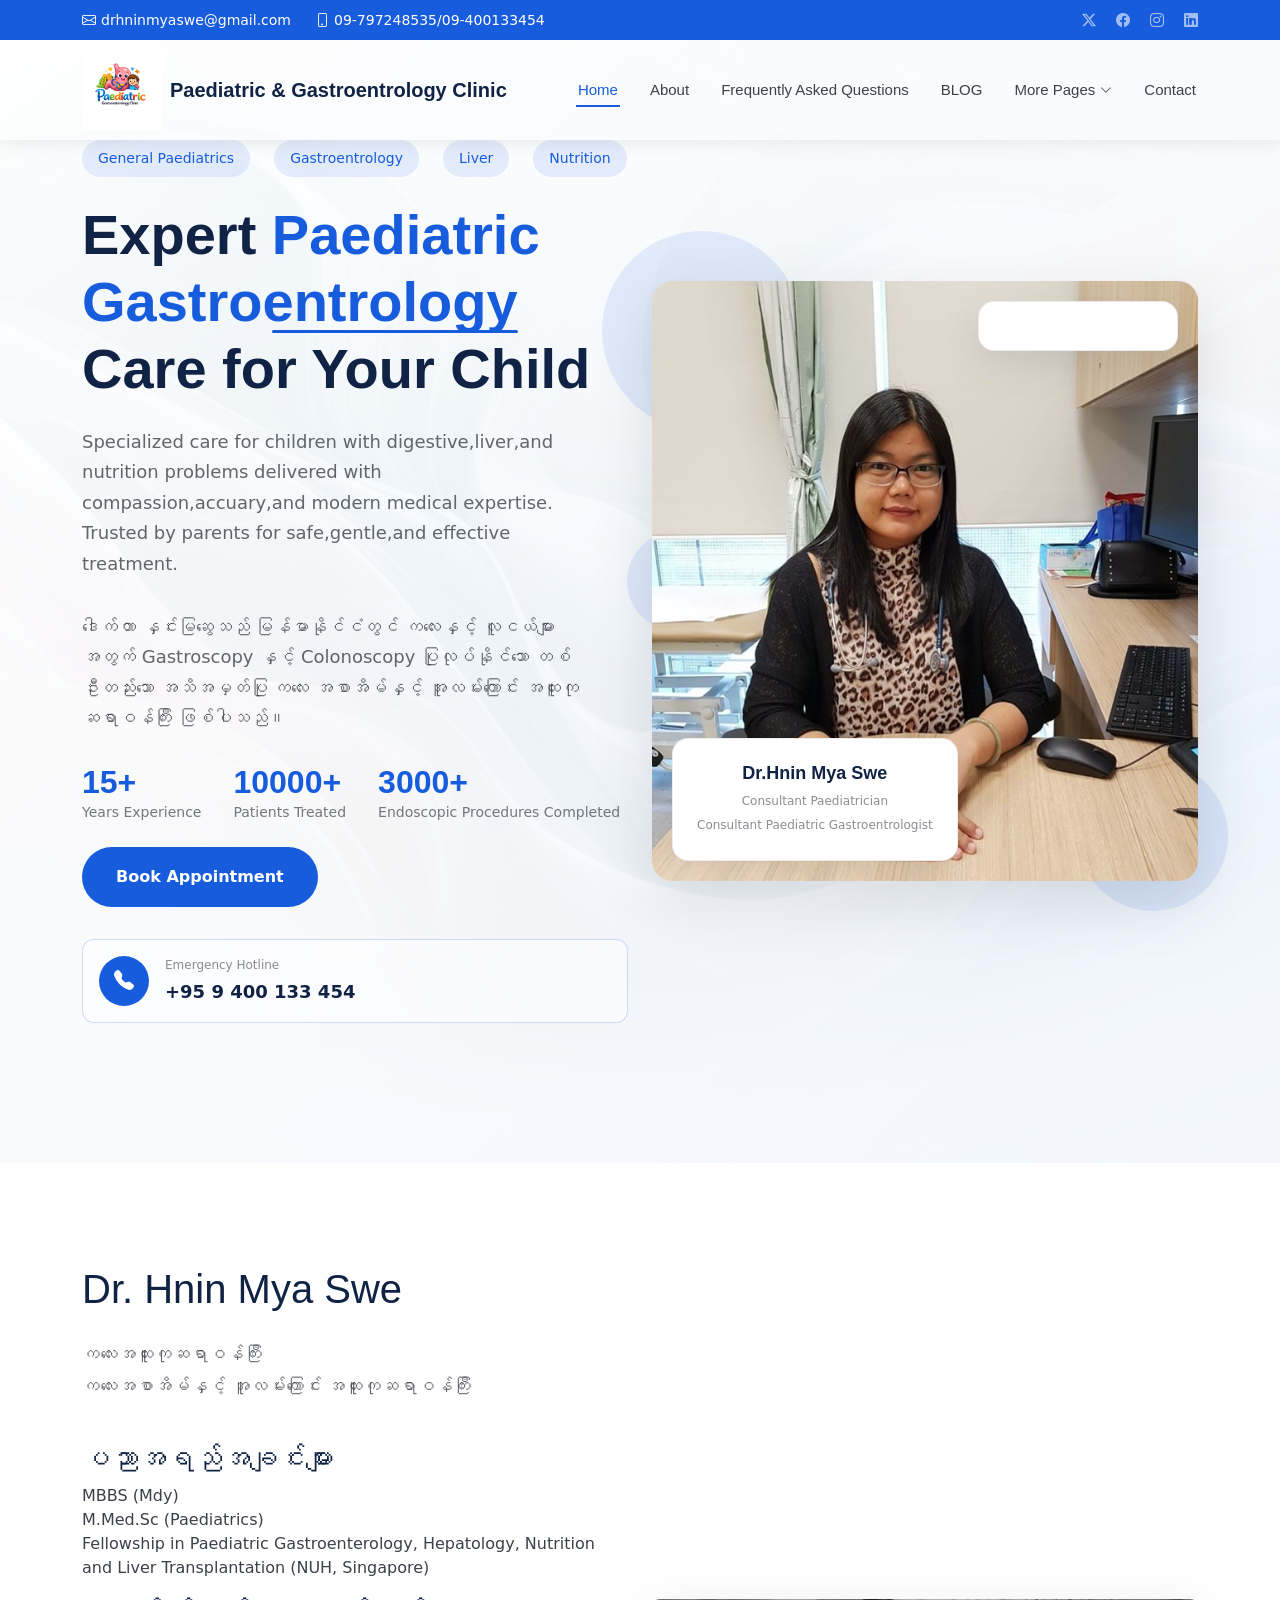
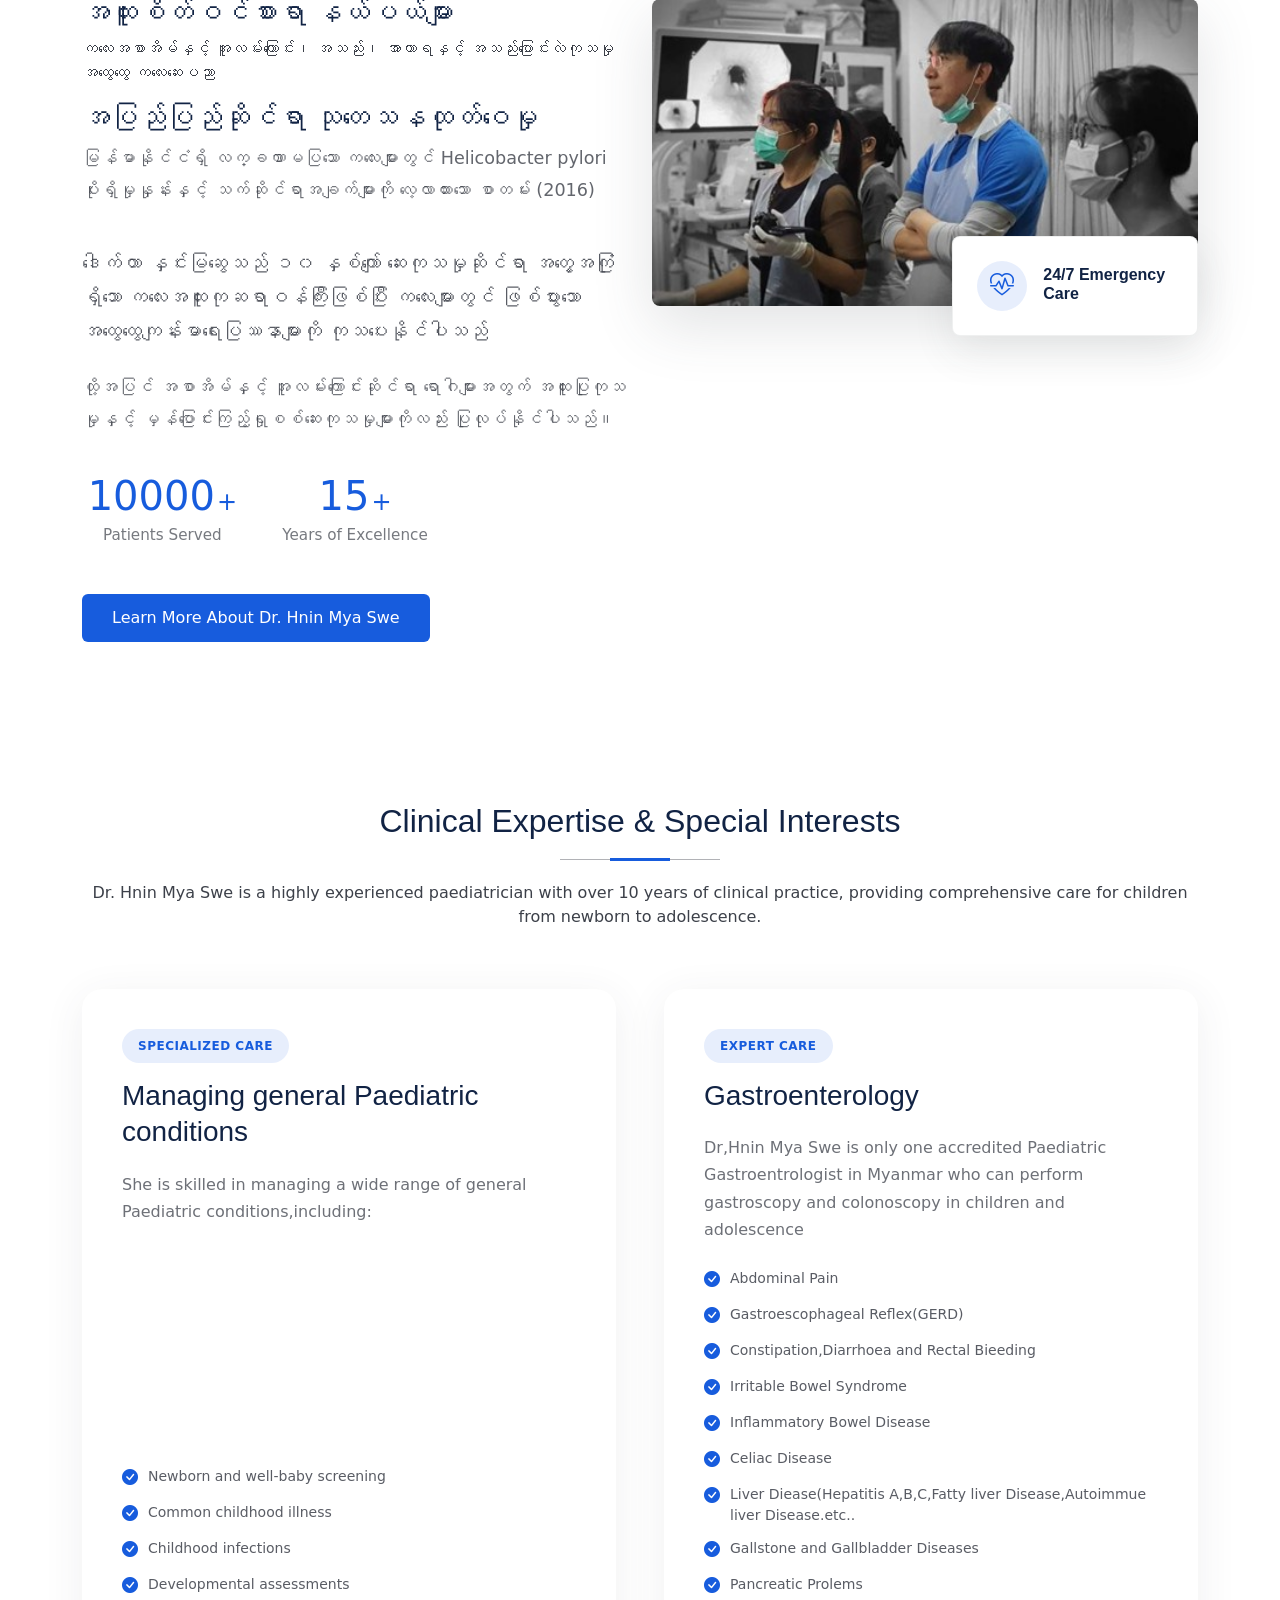
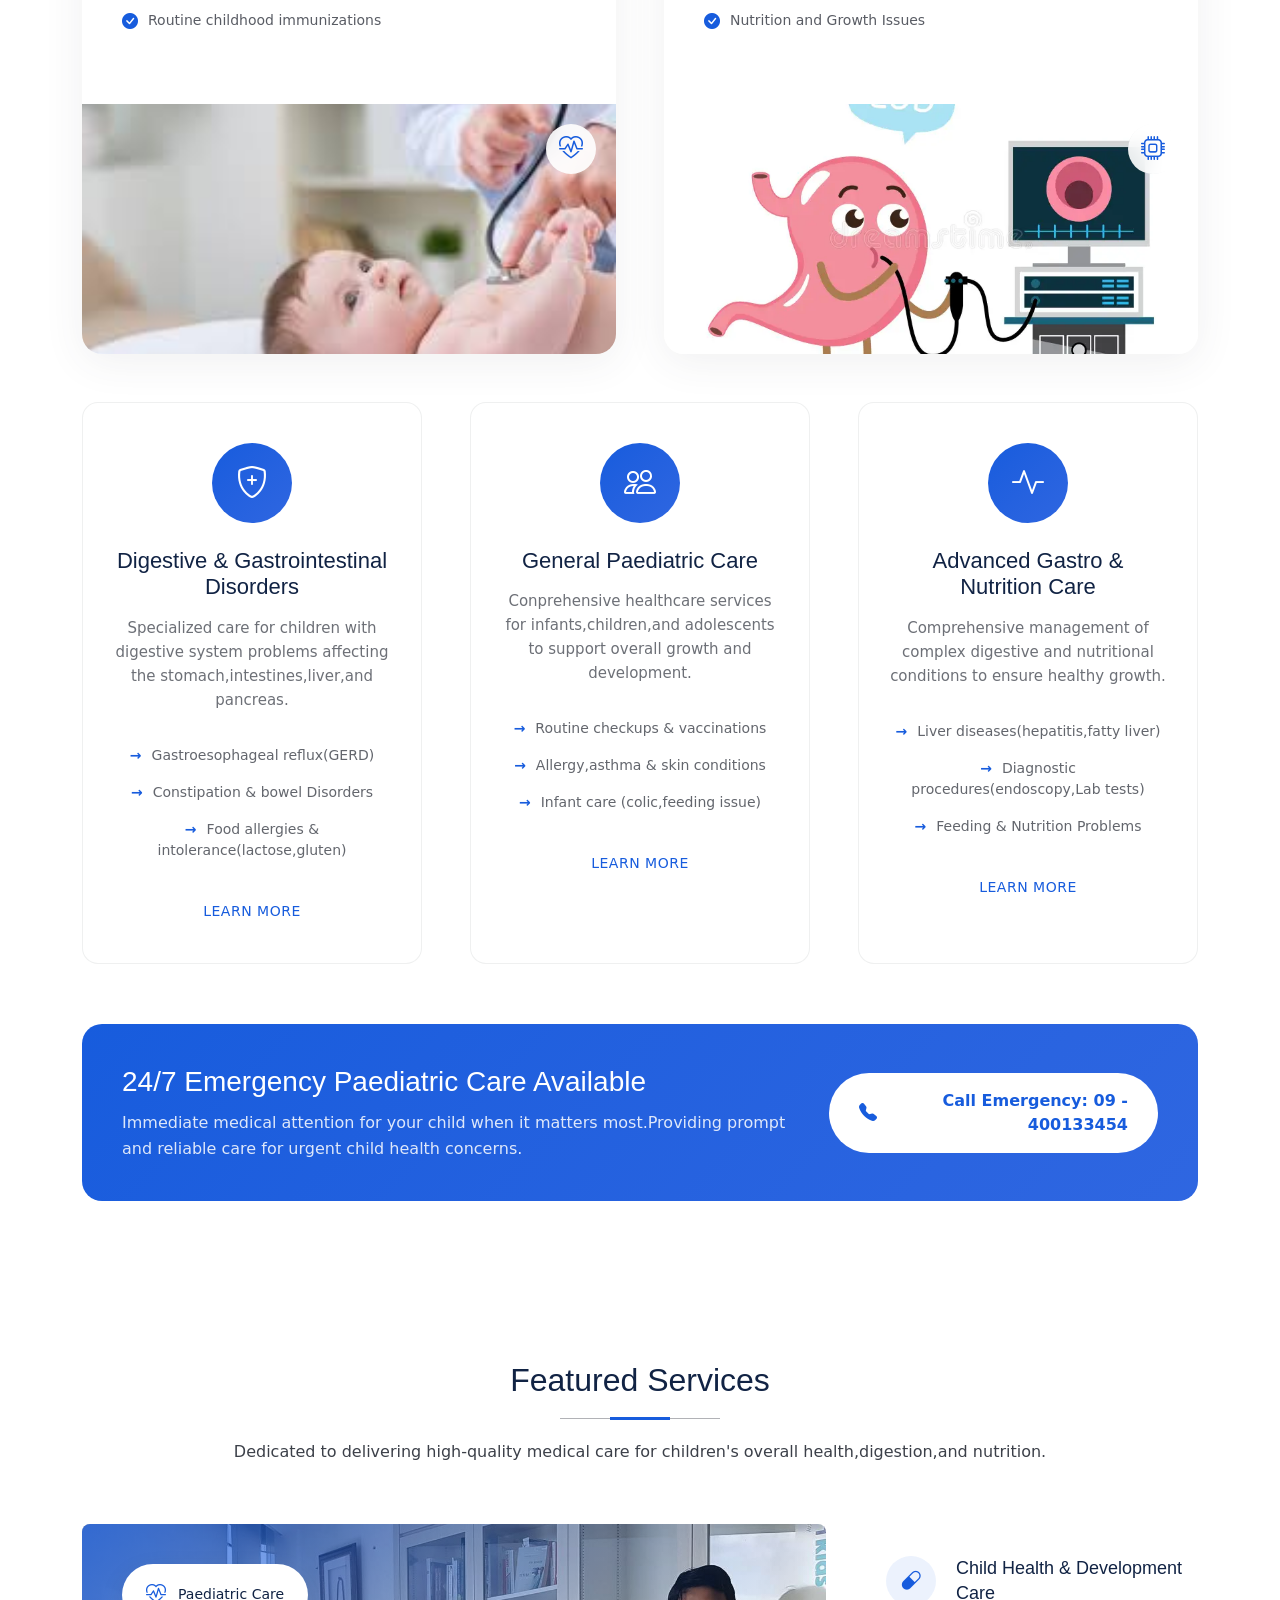
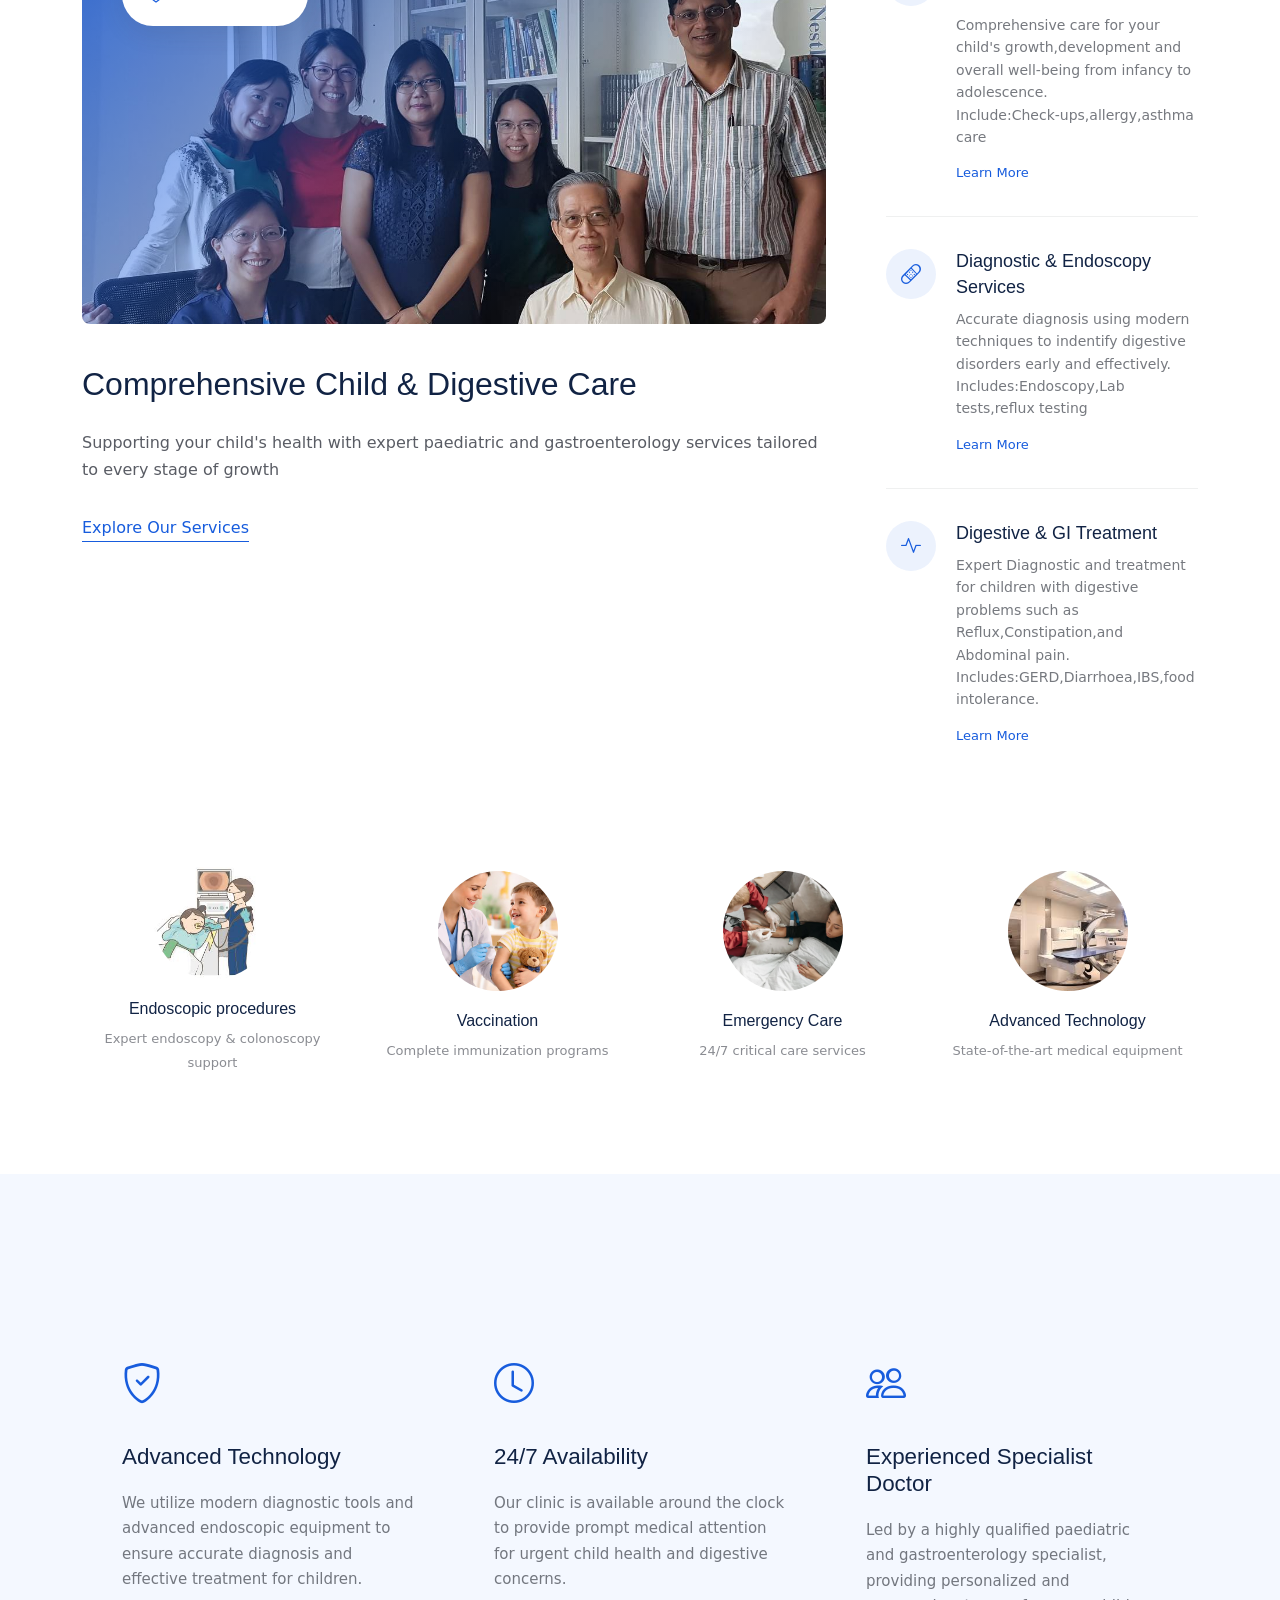
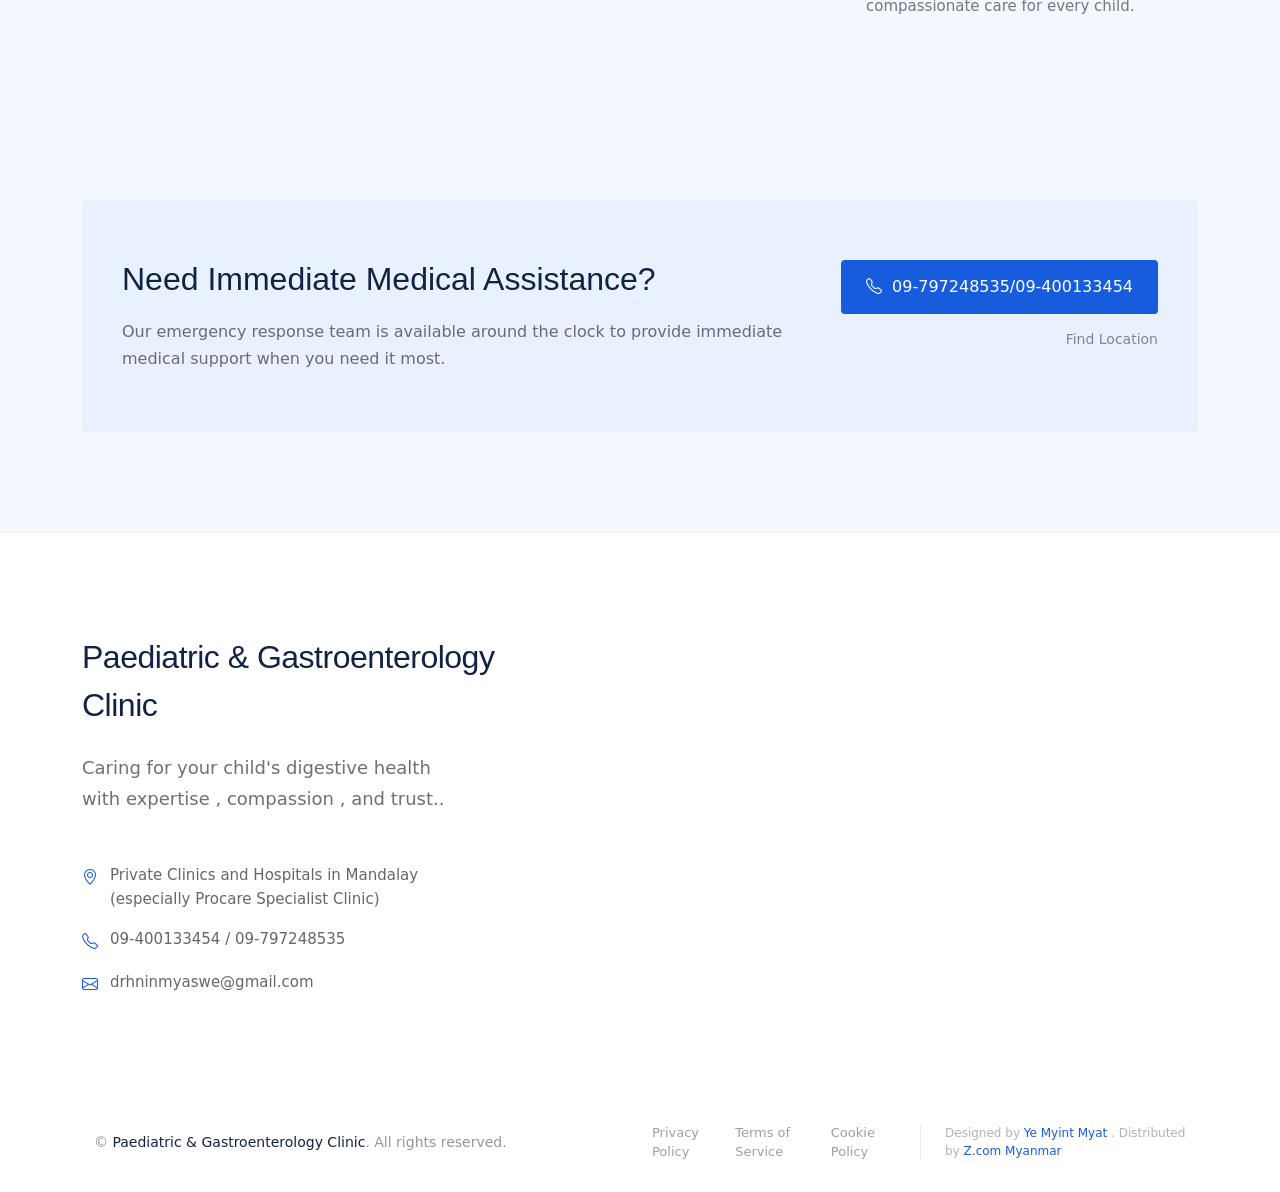
==== commit 34c82d0d: "Update index.html" ====
--- a/index.html
+++ b/index.html
@@ -2,6 +2,7 @@
 <html lang="en">
 
 <head>
+  <meta name="google-site-verification" content="vfI57UKq_rSUPXd8X85GBA4cfIXJlsykII8XYj6kjNA" />
   <meta charset="utf-8">
   <meta content="width=device-width, initial-scale=1.0" name="viewport">
   <link href="assets/img/apple-touch-icon.png" rel="apple-touch-icon">
--- a/assets/css/main.css
+++ b/assets/css/main.css
@@ -207,11 +207,11 @@
 }
 
 .header .logo {
-  line-height: 1;
+  line-height: 3;
 }
 
 .header .logo img {
-  max-height: 36px;
+  max-height: 80px;
   margin-right: 8px;
 }
 
@@ -1025,7 +1025,7 @@
 }
 
 .hero .hero-content {
-  padding: 2rem 0;
+  padding: 5rem 0;
 }
 
 .hero .hero-content .trust-badges {
@@ -6217,4 +6217,4 @@
   padding-top: 60px;
   padding-bottom: 60px;
   /* Add your styles here */
-}+}
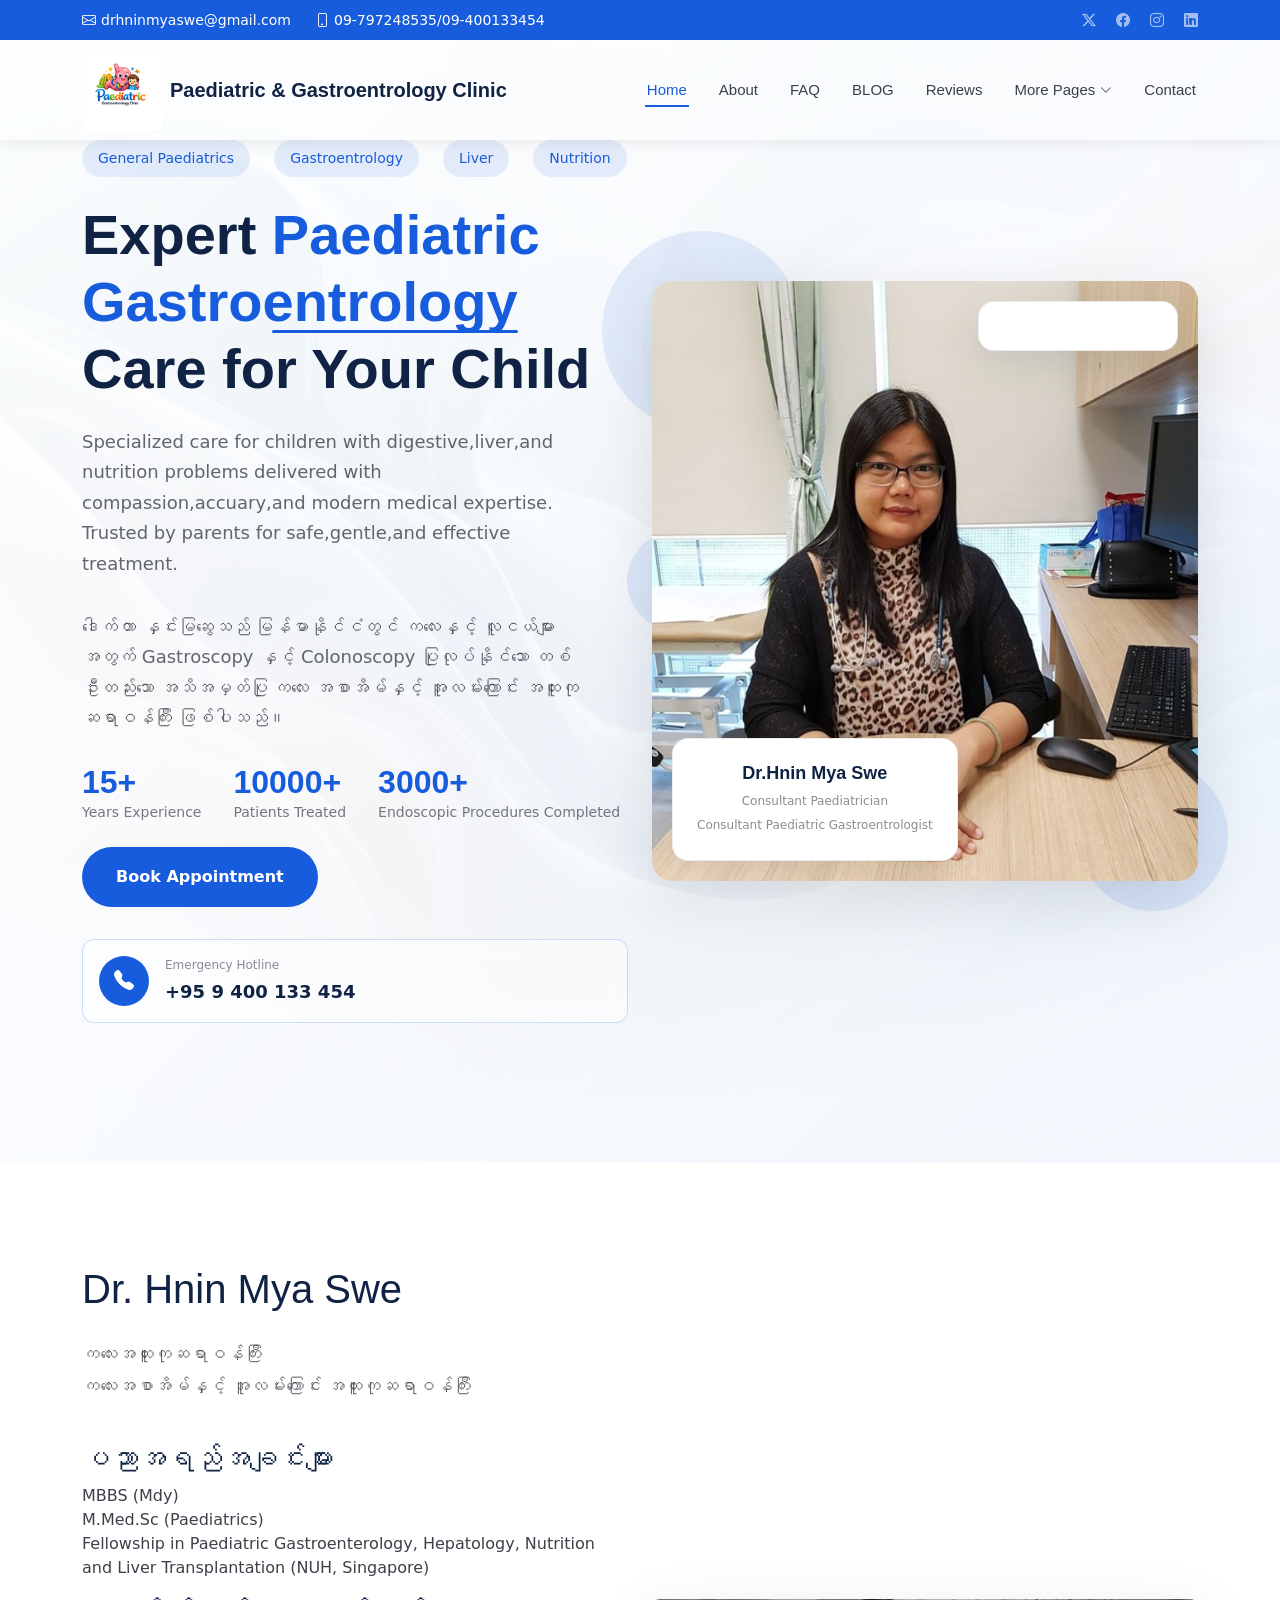
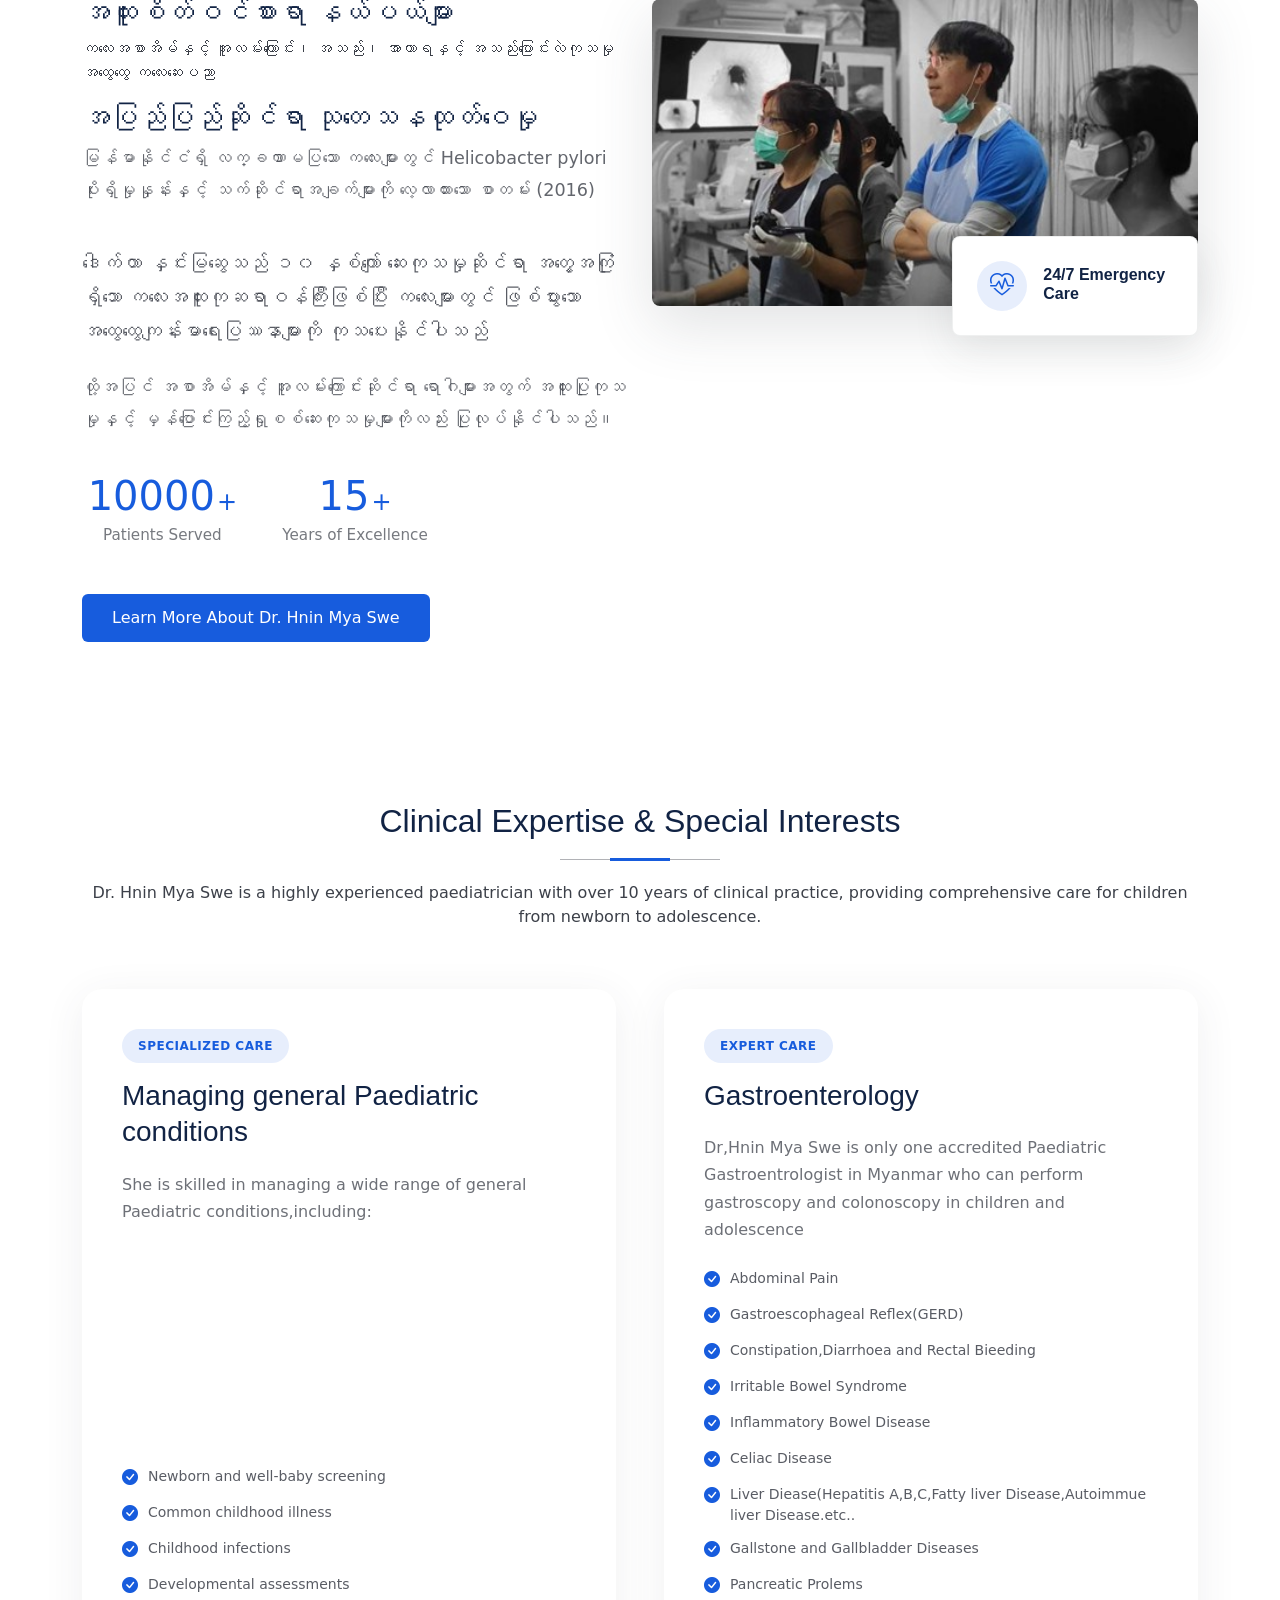
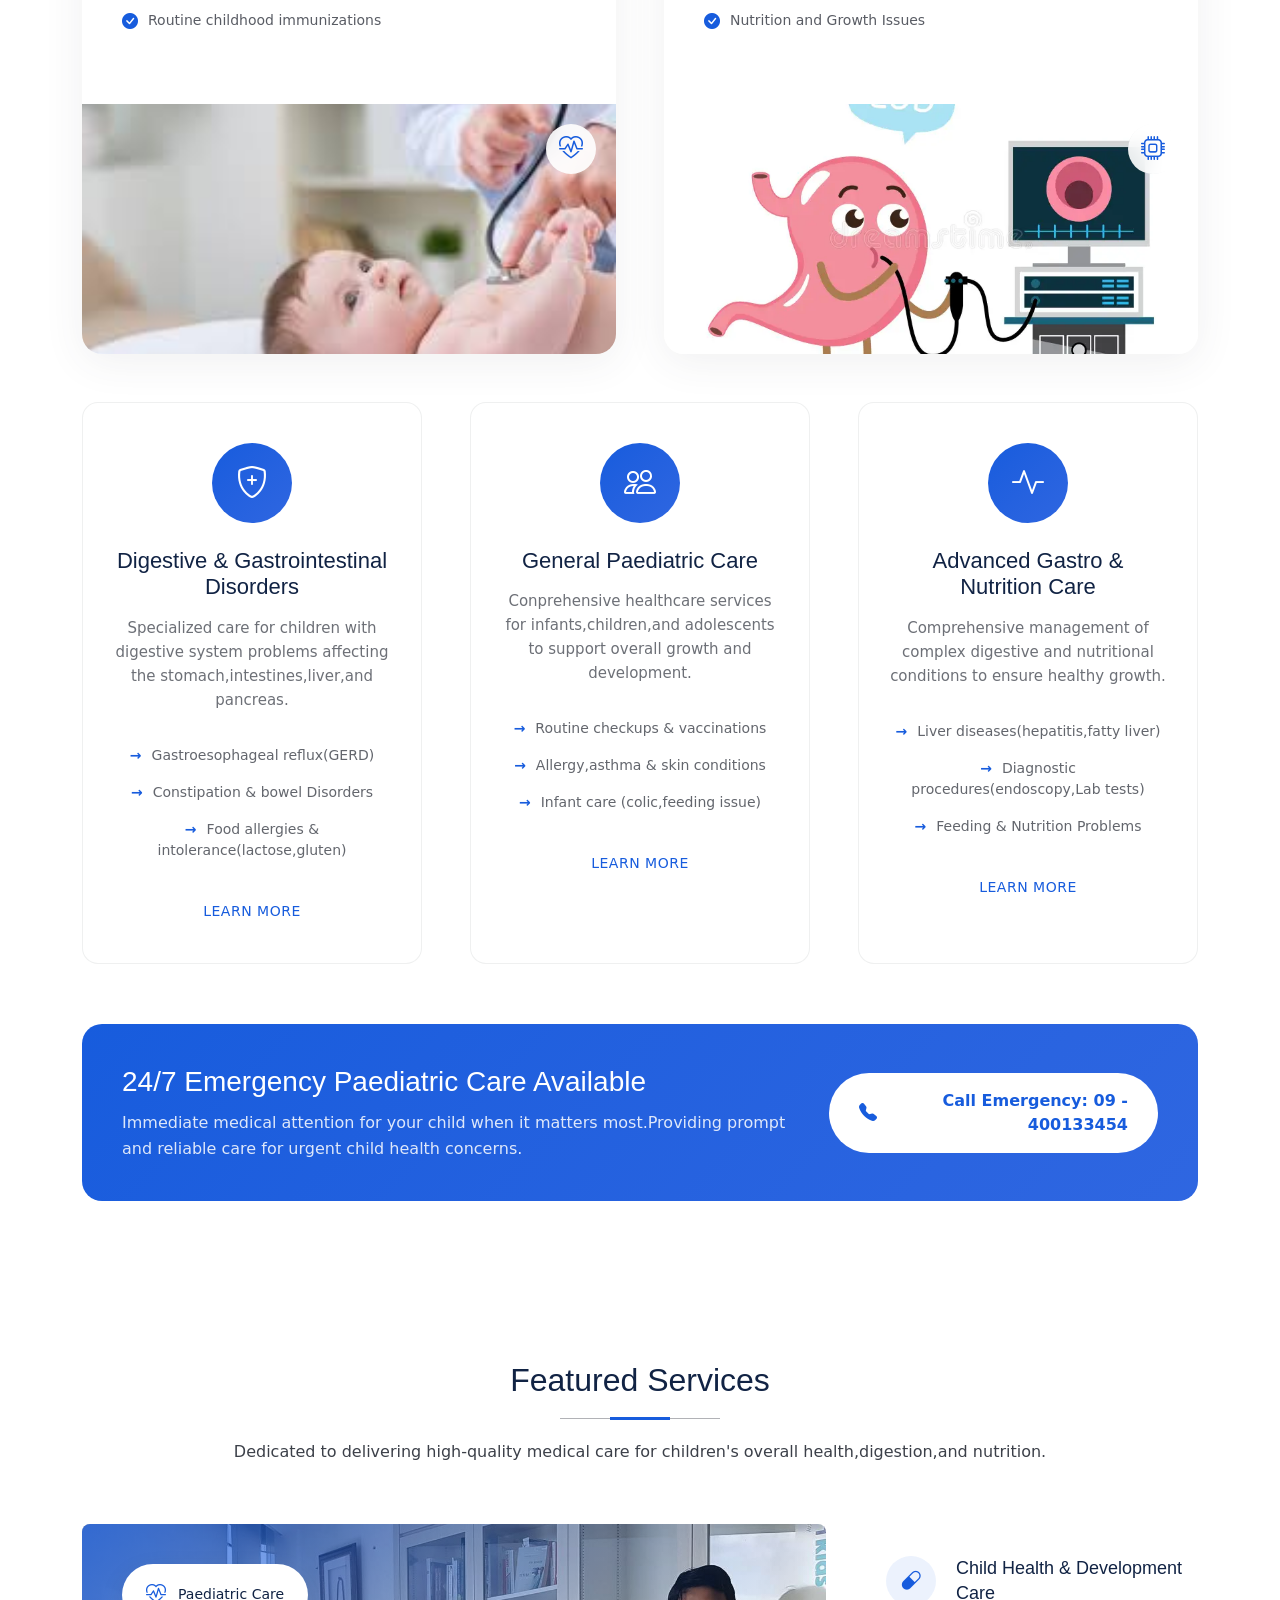
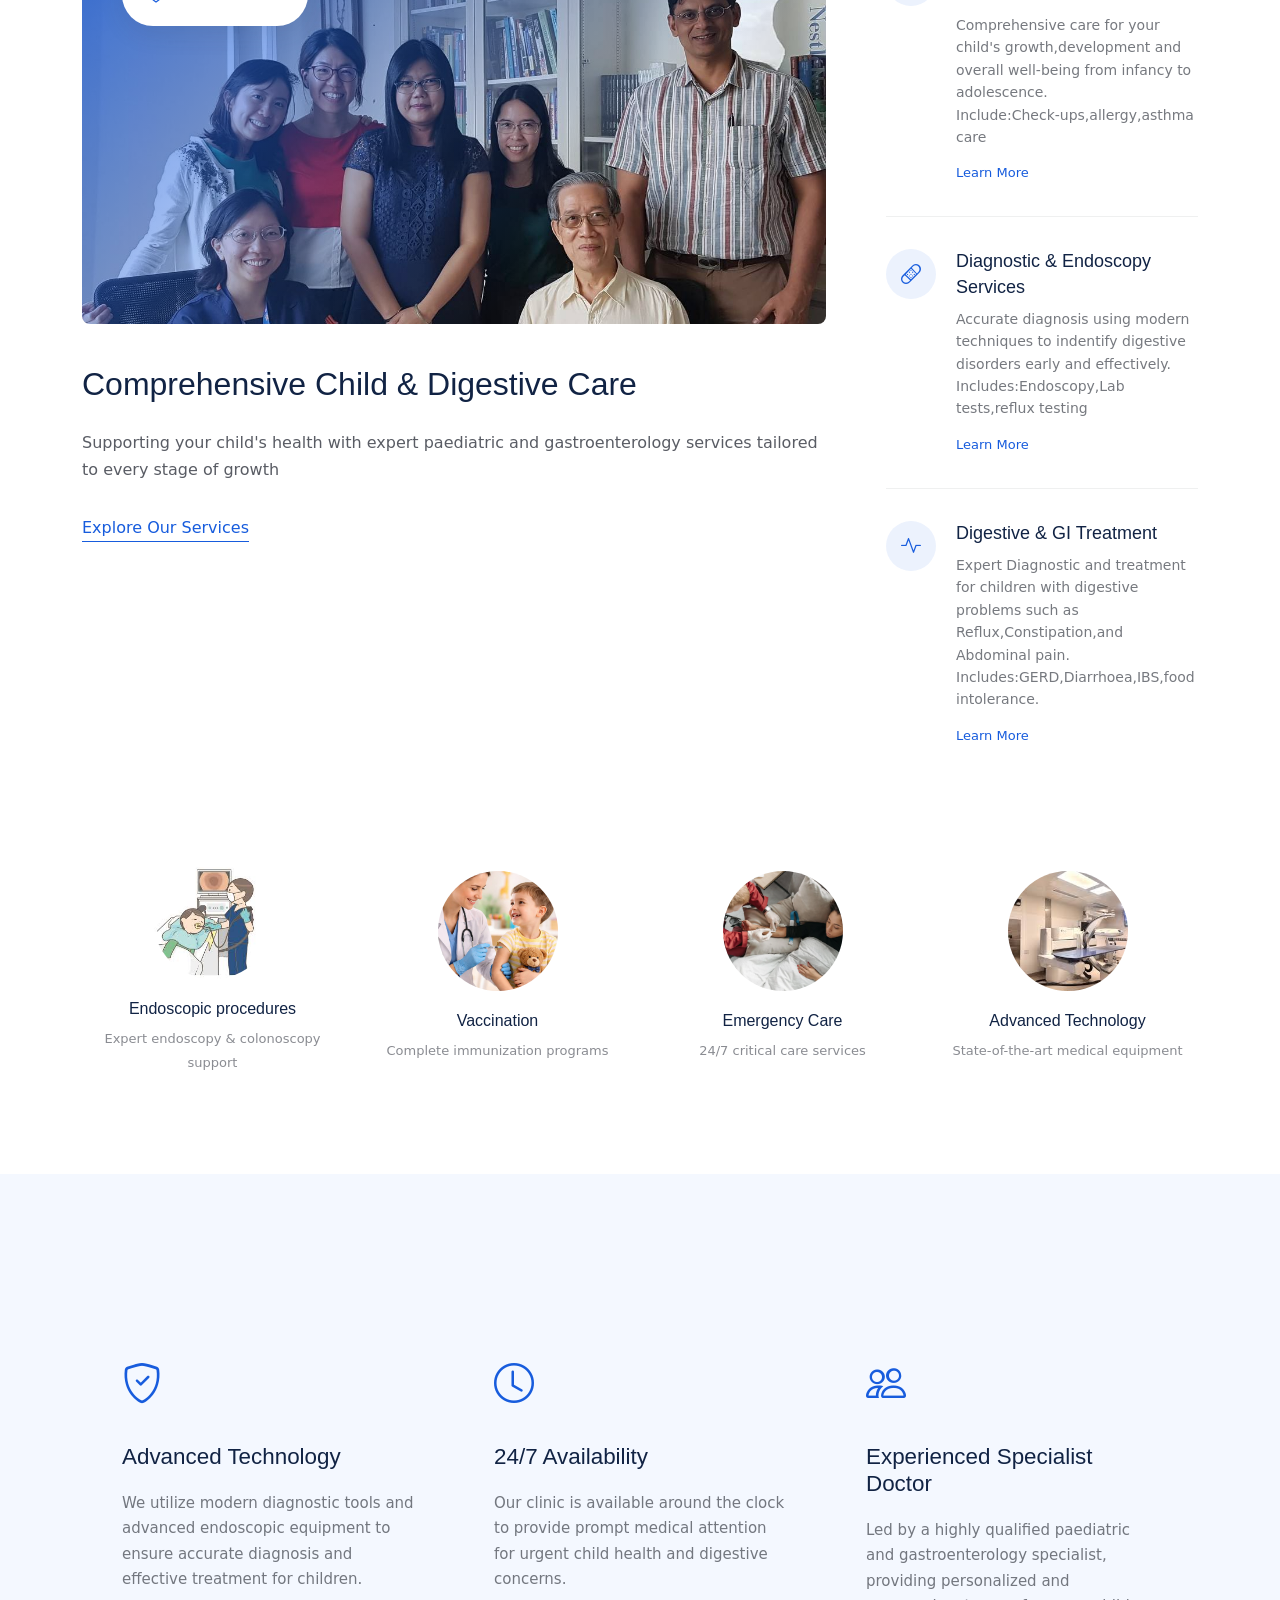
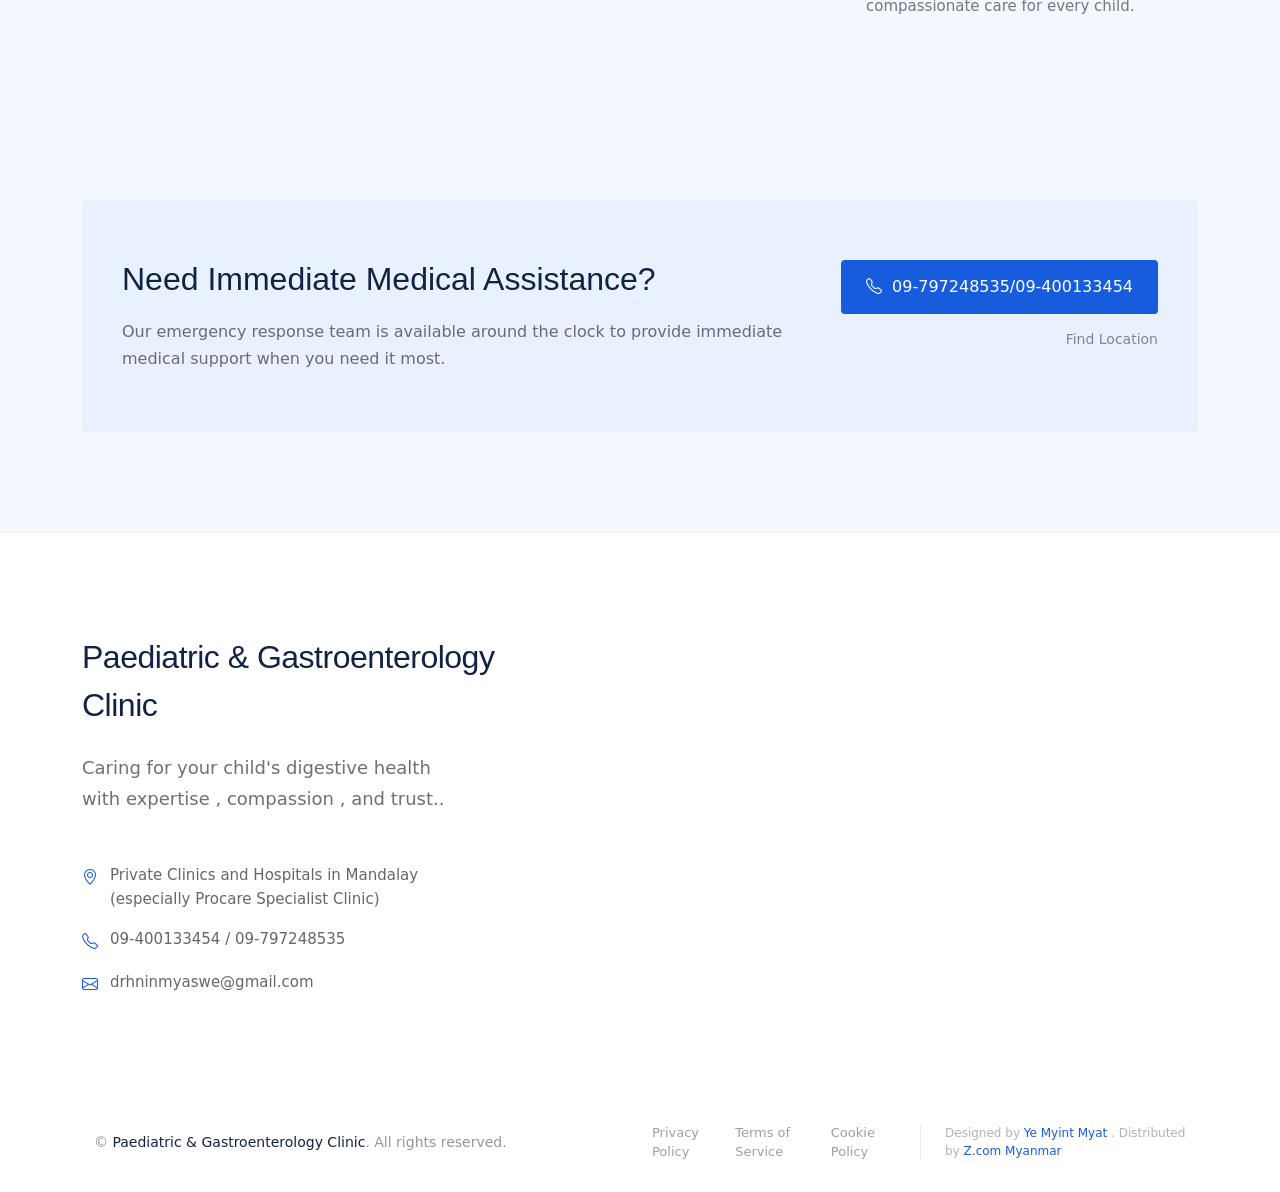
==== commit 69a40b02: "Update index.html" ====
--- a/index.html
+++ b/index.html
@@ -67,15 +67,15 @@
           <ul>
             <li><a href="index.html" class="active">Home</a></li>
             <li><a href="about.html">About</a></li>
-            <li><a href="faq.html">Frequently Asked Questions</a></li>
+            <li><a href="faq.html">FAQ</a></li>
             <li><a href="services.html">BLOG</a></li>
-           <!-- <li><a href="doctors.html">Doctors</a></li>-->
+           <li><a href="testimonials.html">Reviews</a></li>
             <li class="dropdown"><a href="#"><span>More Pages</span> <i class="bi bi-chevron-down toggle-dropdown"></i></a>
             <ul>
               
               <li><a href="#!">Service Details</a></li>
               <li><a href="appointment.html">Appointment</a></li>
-              <li><a href="#!">Testimonials</a></li>
+              <li><a href="testimonials.html">Reviews</a></li>
               <li><a href="faq.html">Frequently Asked Questions</a></li>
               <li><a href="gallery.html">Gallery</a></li>
               <li><a href="#!">Terms</a></li>
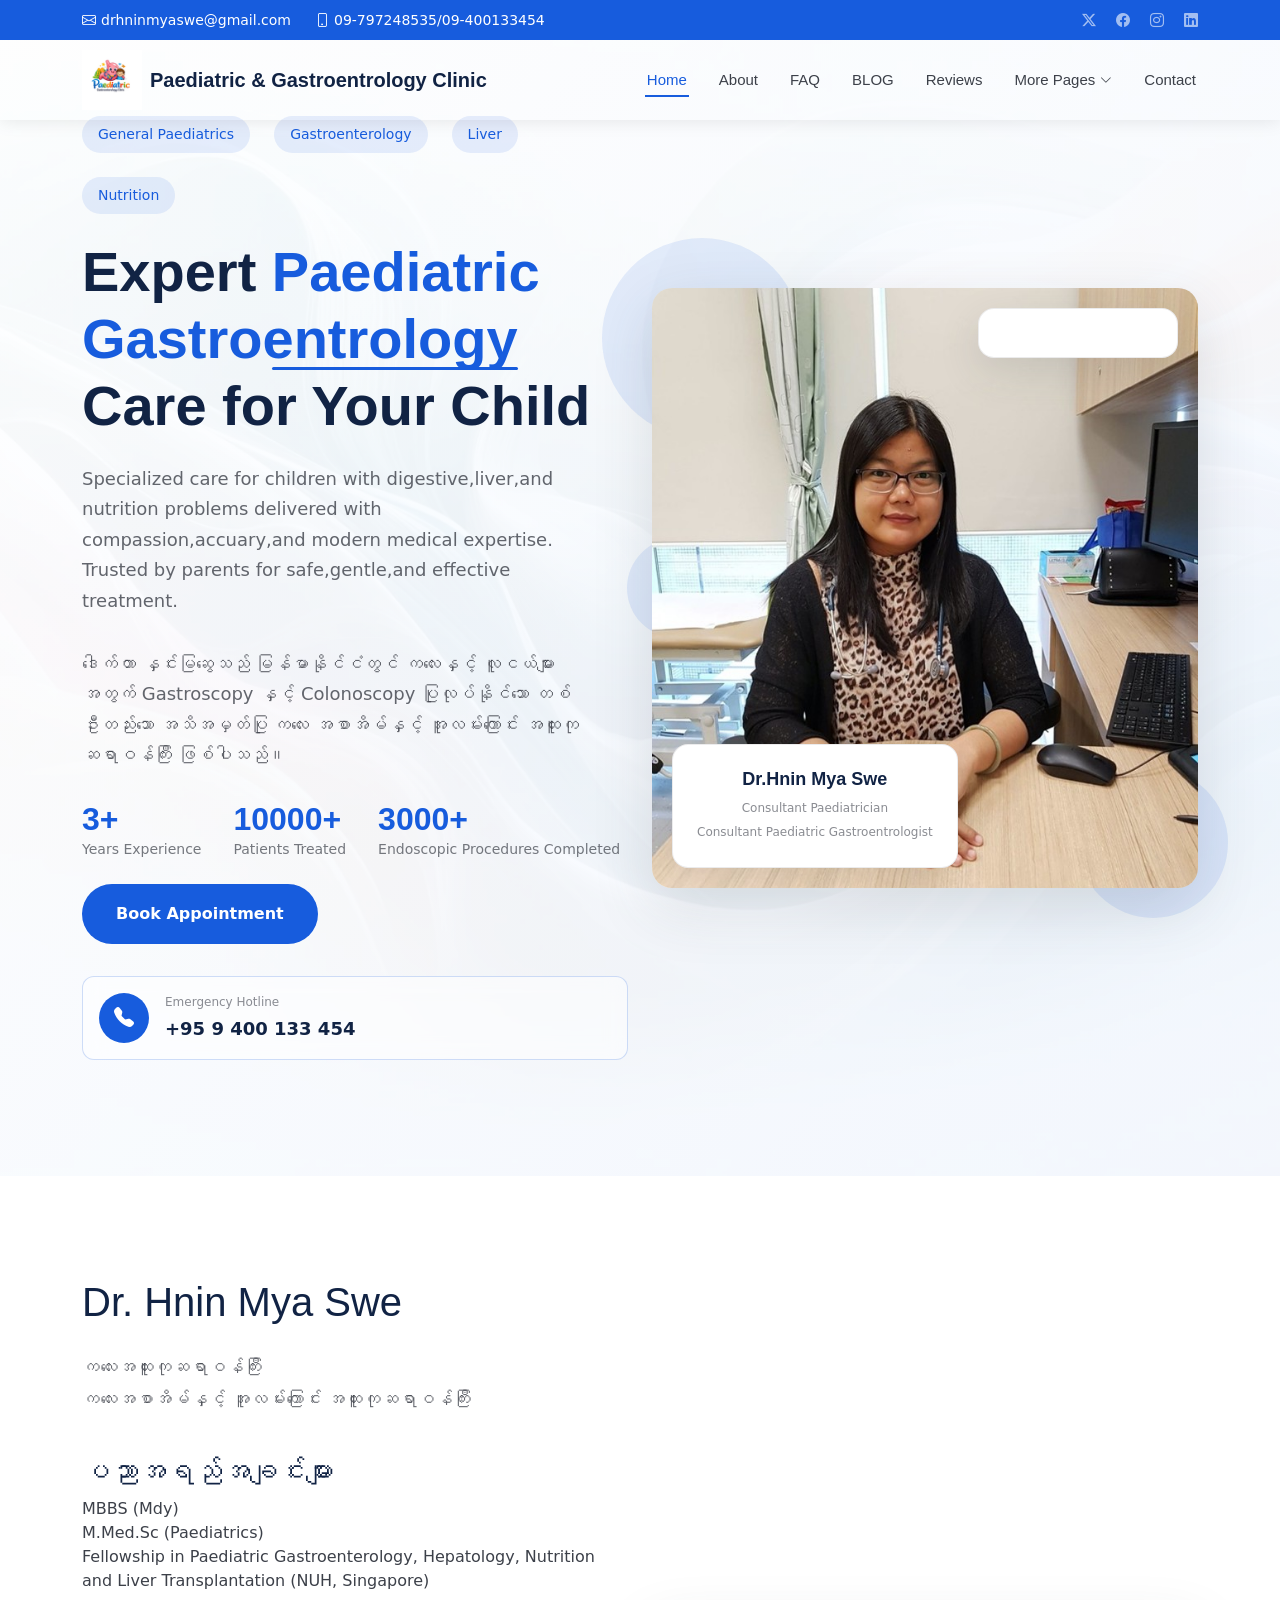
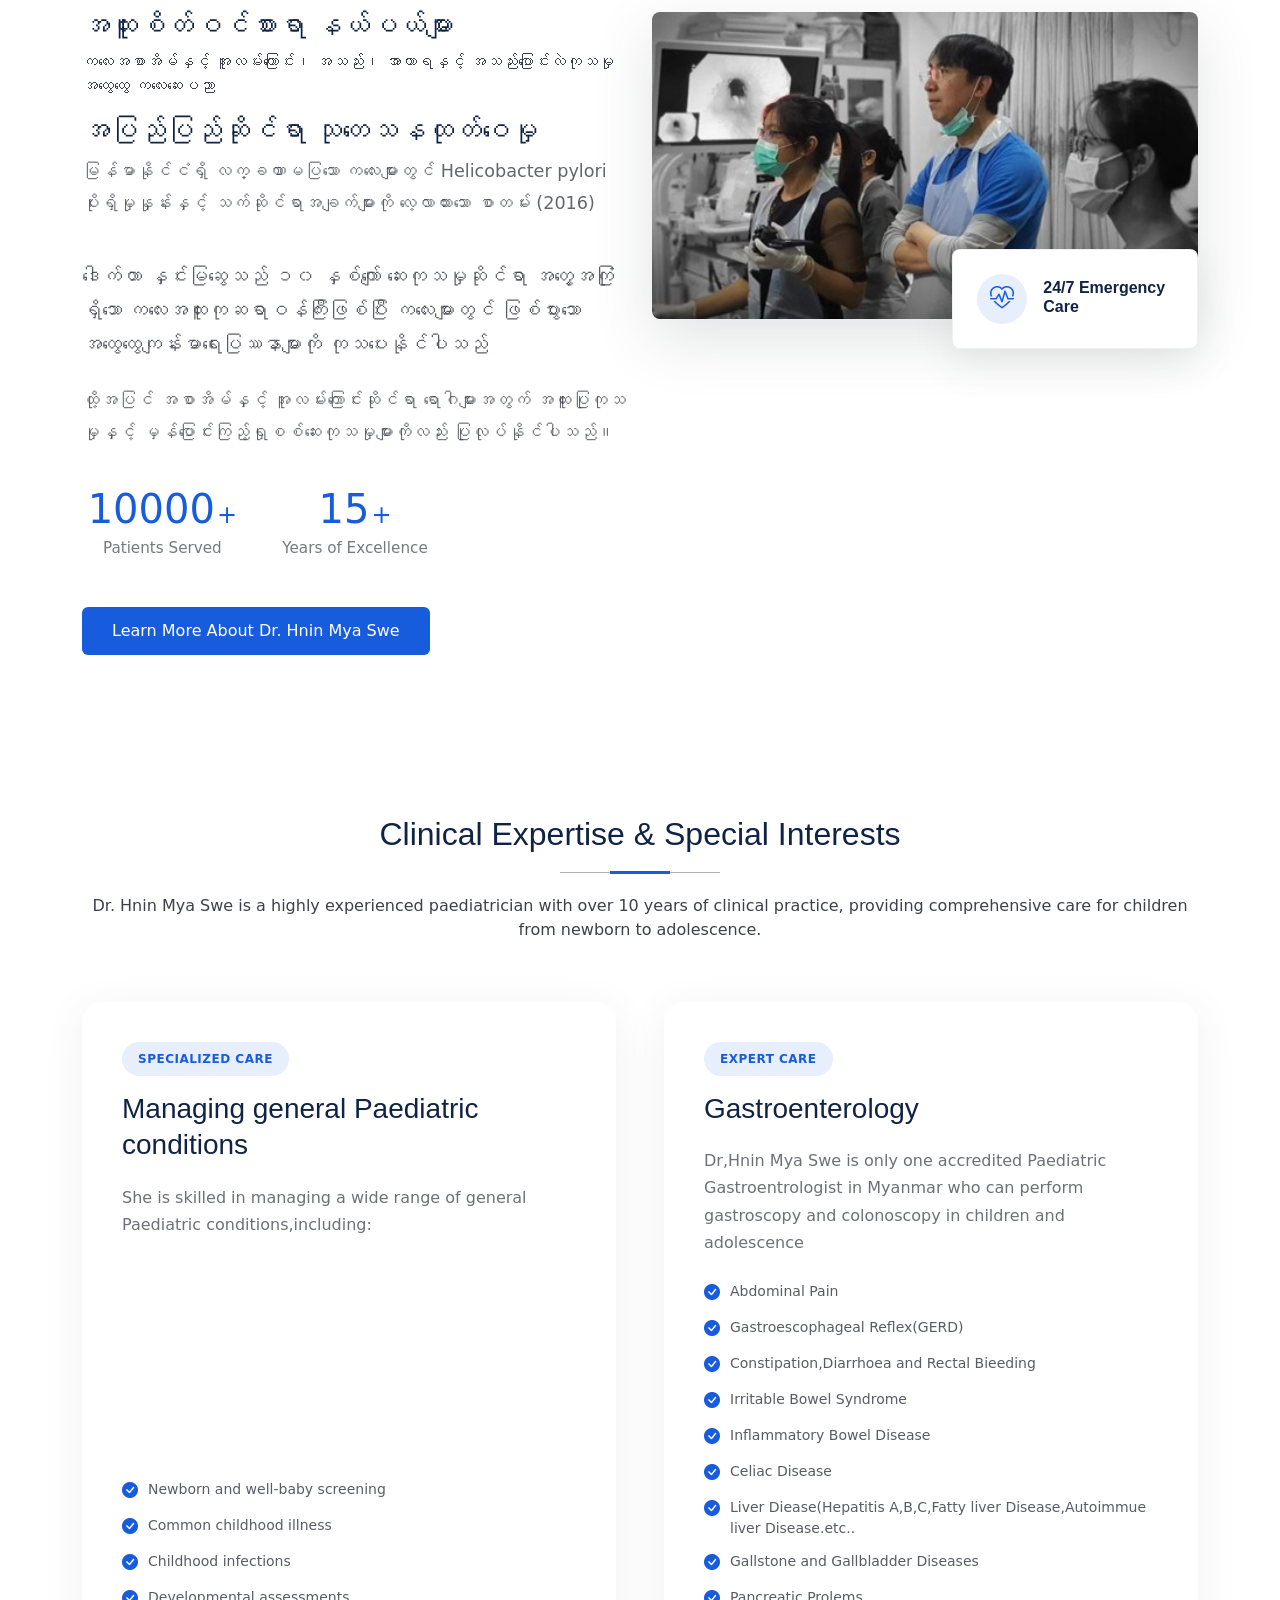
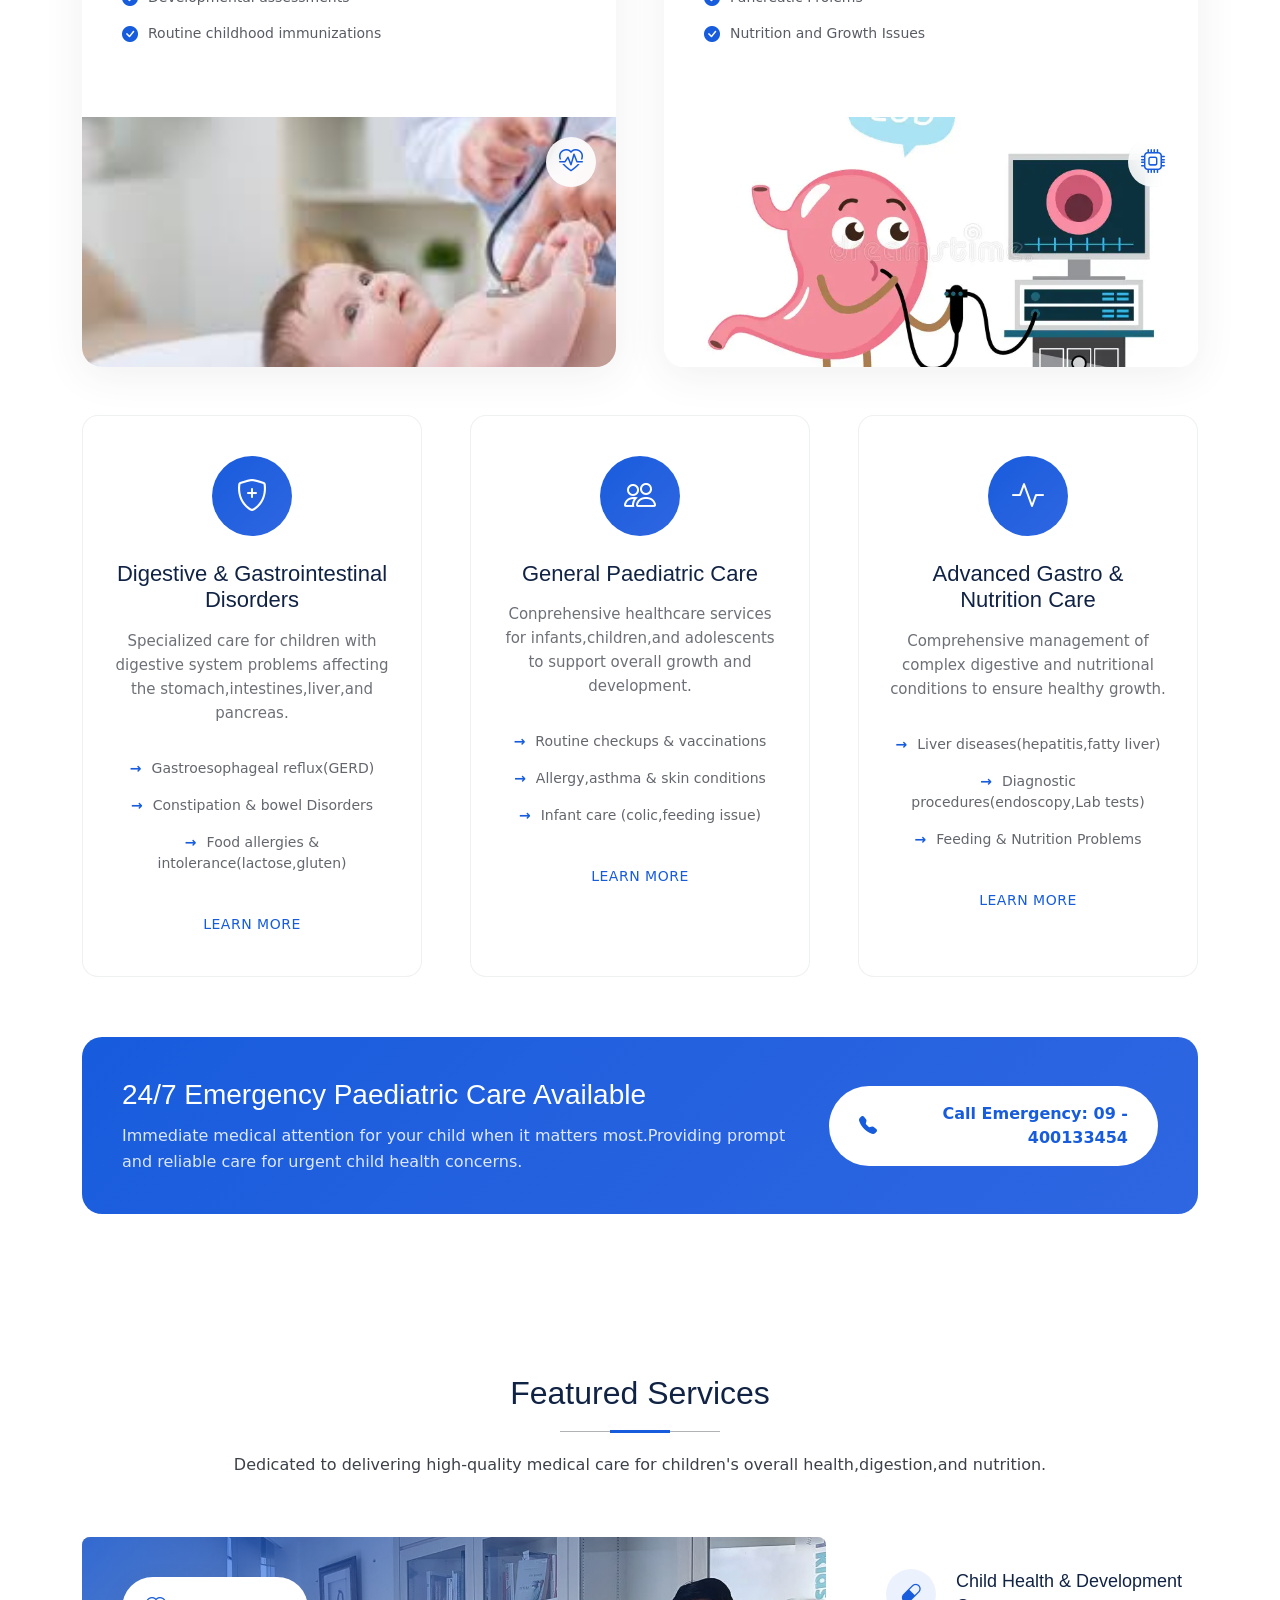
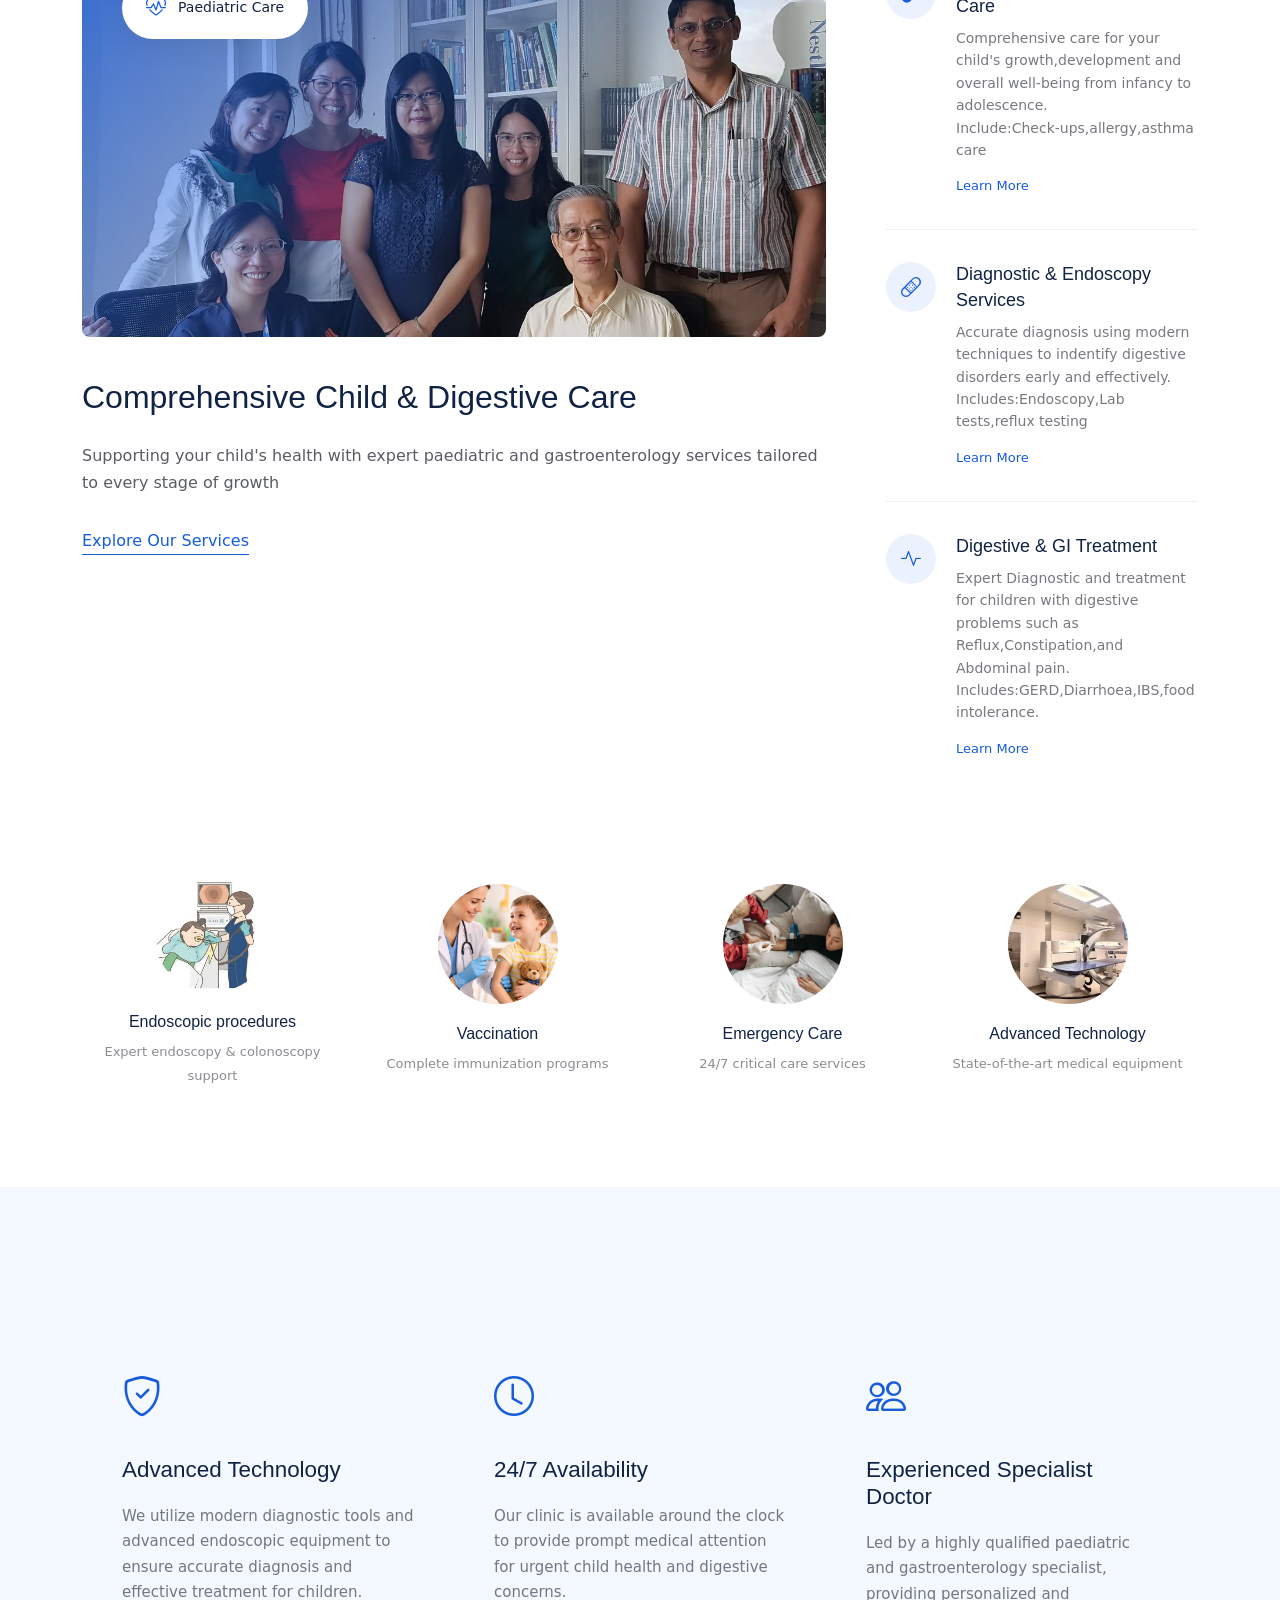
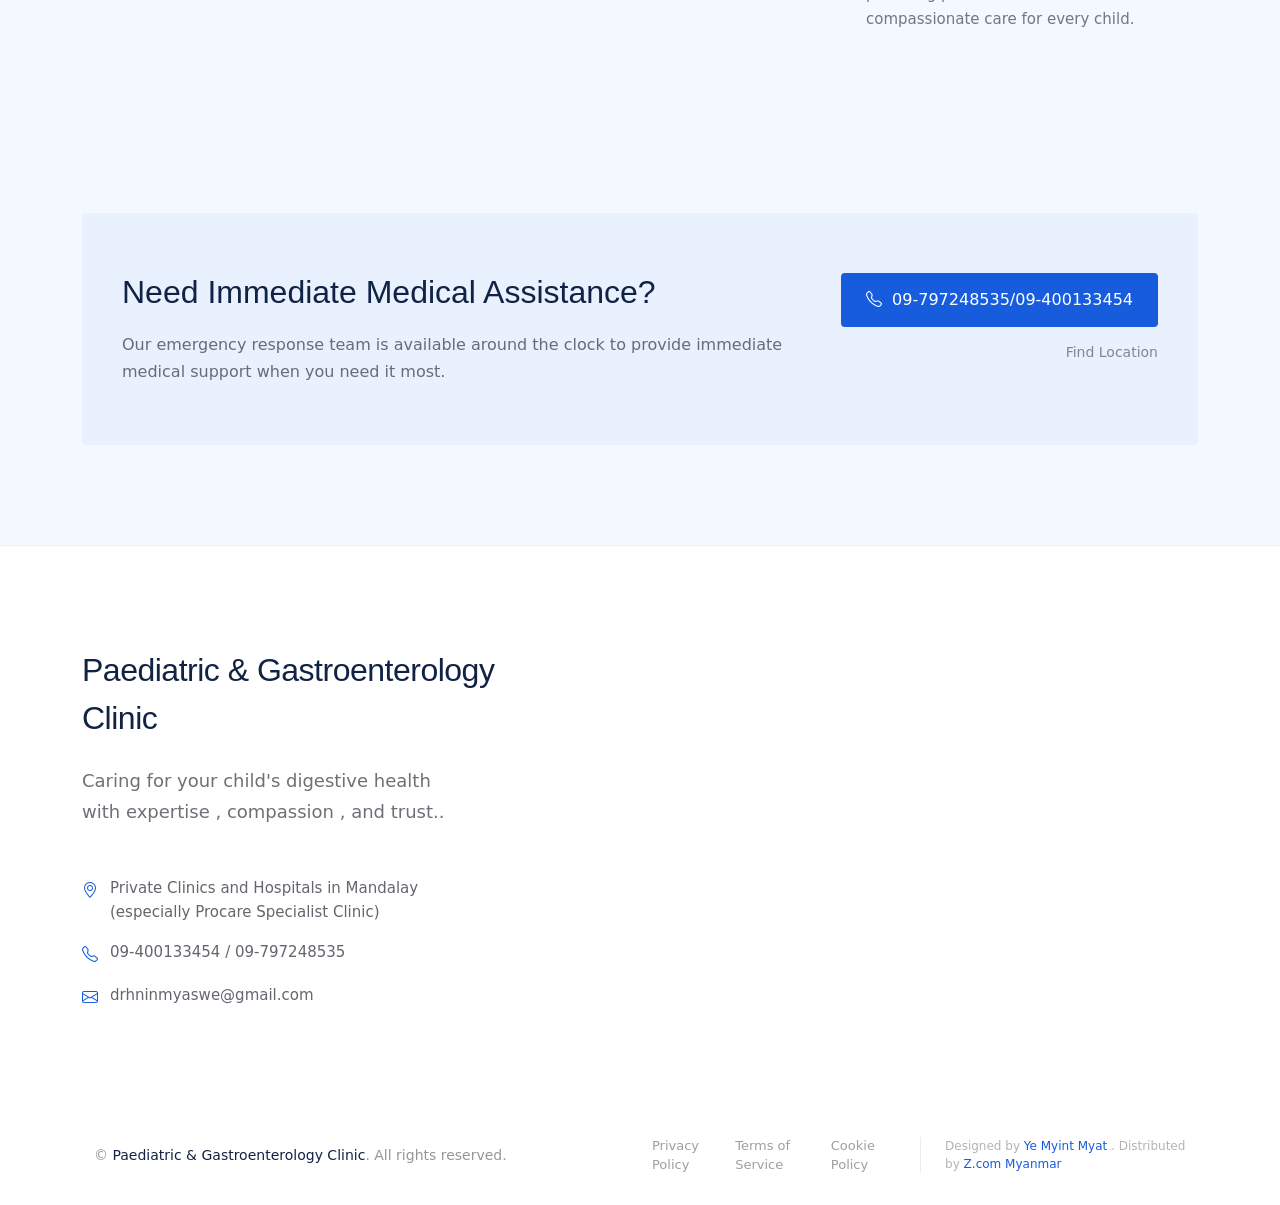
==== commit 0b538768: "Update index.html" ====
--- a/index.html
+++ b/index.html
@@ -128,7 +128,7 @@
                 </div>
                 <div class="badge-item">
                  <!-- <i class="bi bi-clock"></i>-->
-                  <span>Gastroentrology</span>
+                  <span>Gastroenterology</span>
                 </div>
                 <div class="badge-item">
                   <!-- <i class="bi bi-star-fill"></i> -->
--- a/assets/css/main.css
+++ b/assets/css/main.css
@@ -211,7 +211,7 @@
 }
 
 .header .logo img {
-  max-height: 80px;
+  max-height: 60px;
   margin-right: 8px;
 }
 
@@ -1025,7 +1025,7 @@
 }
 
 .hero .hero-content {
-  padding: 5rem 0;
+  padding: 3.5rem 0;
 }
 
 .hero .hero-content .trust-badges {
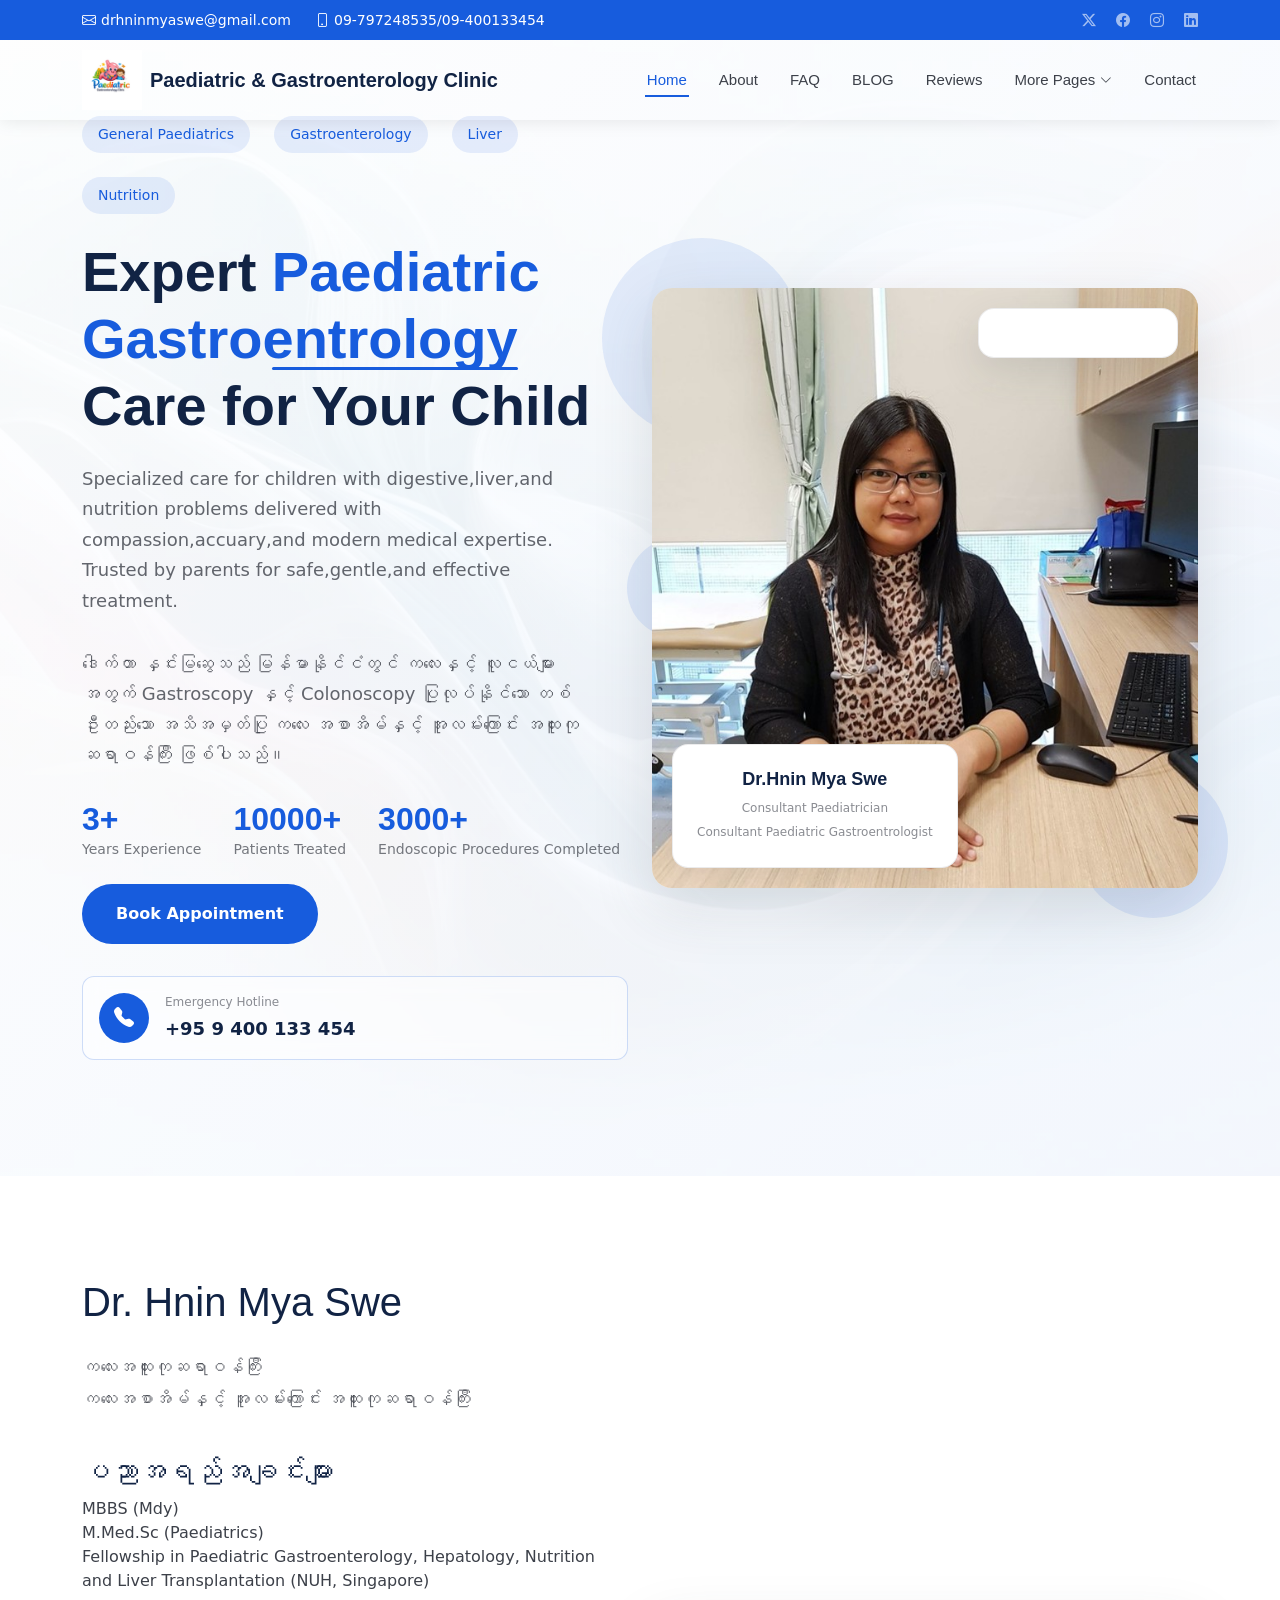
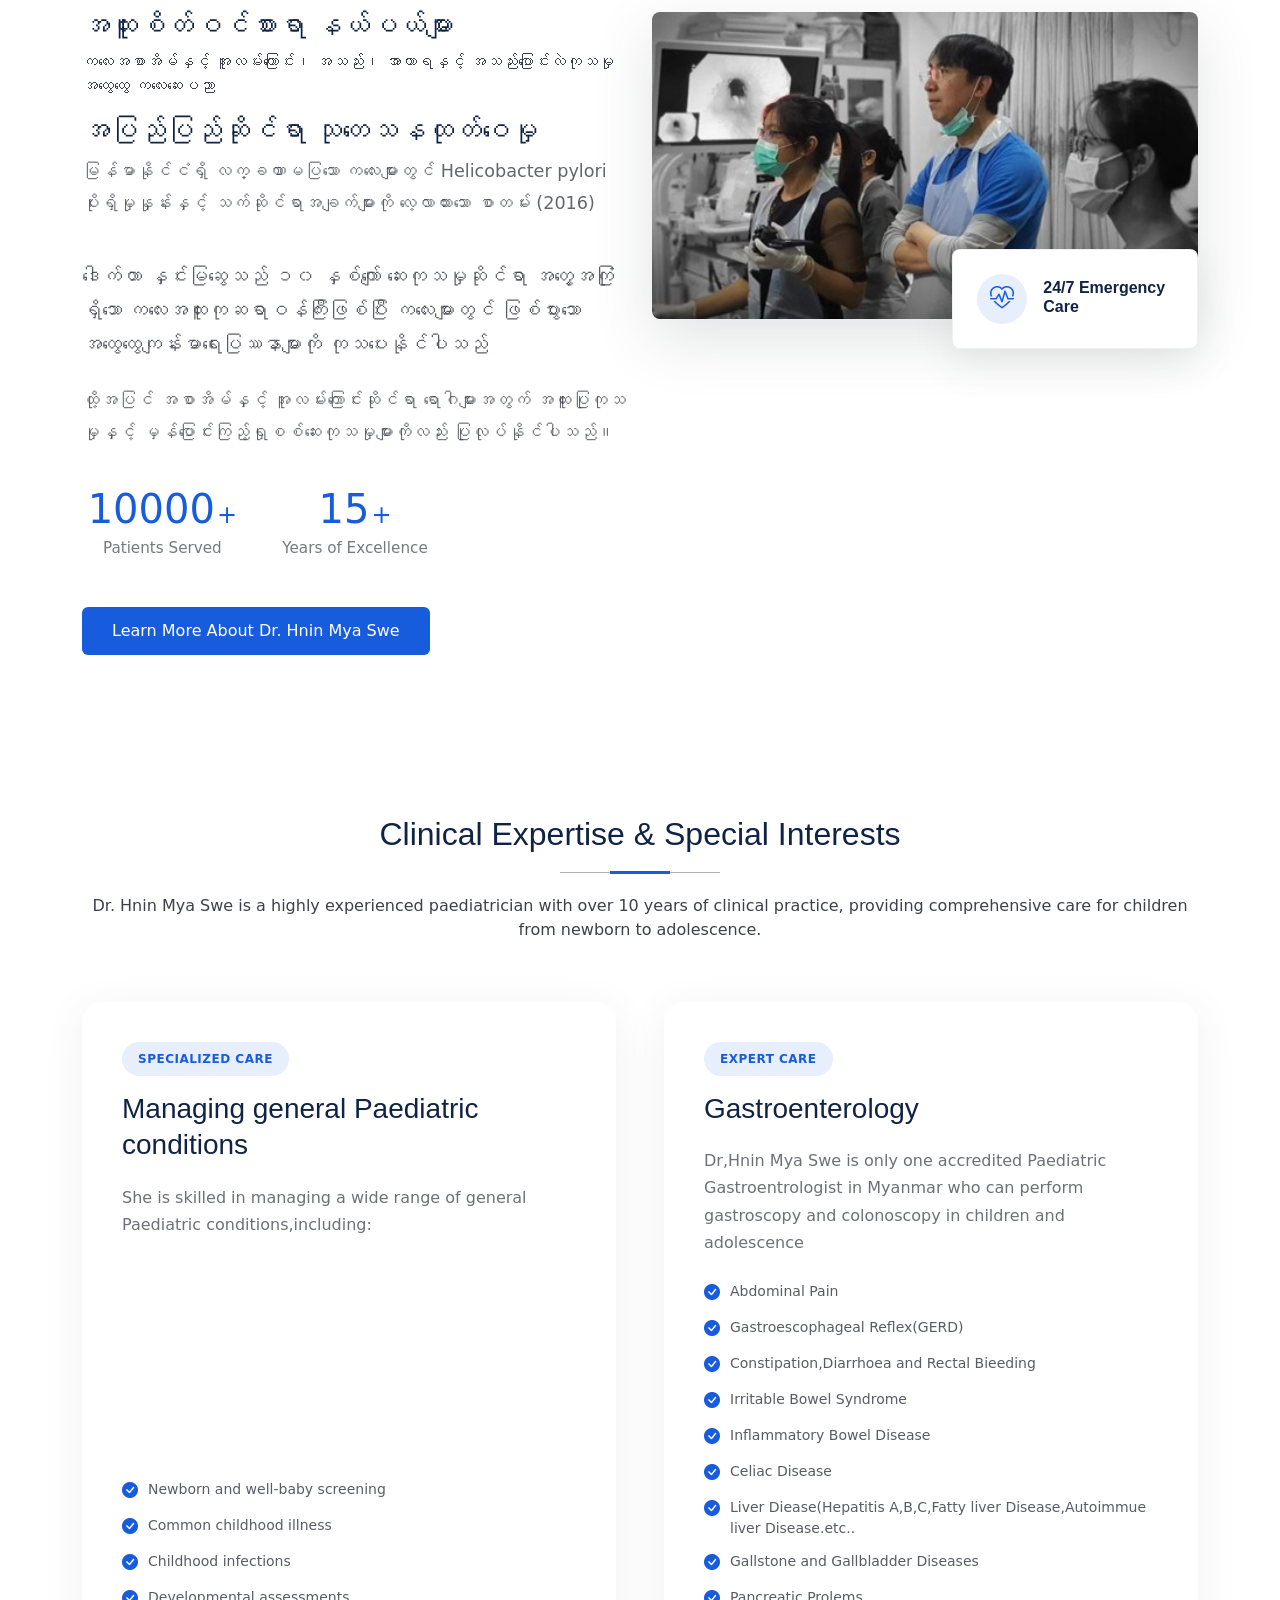
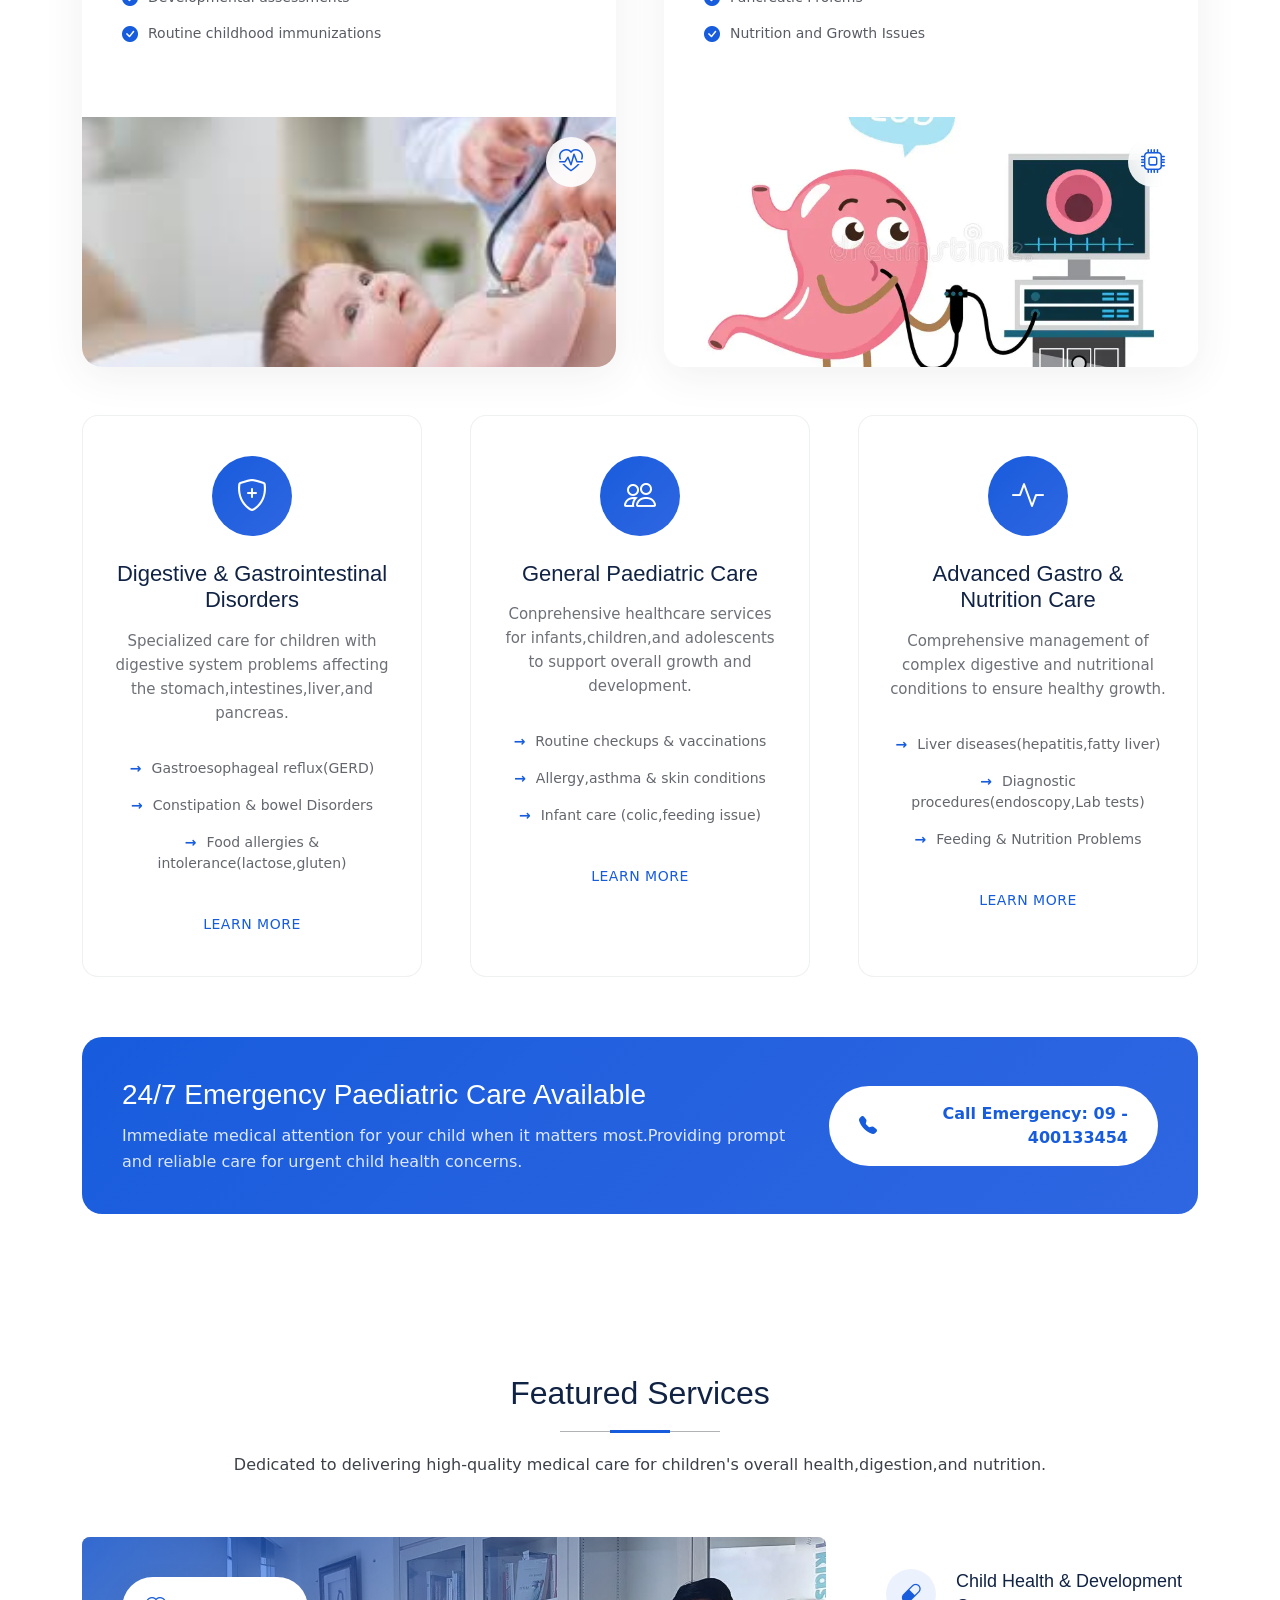
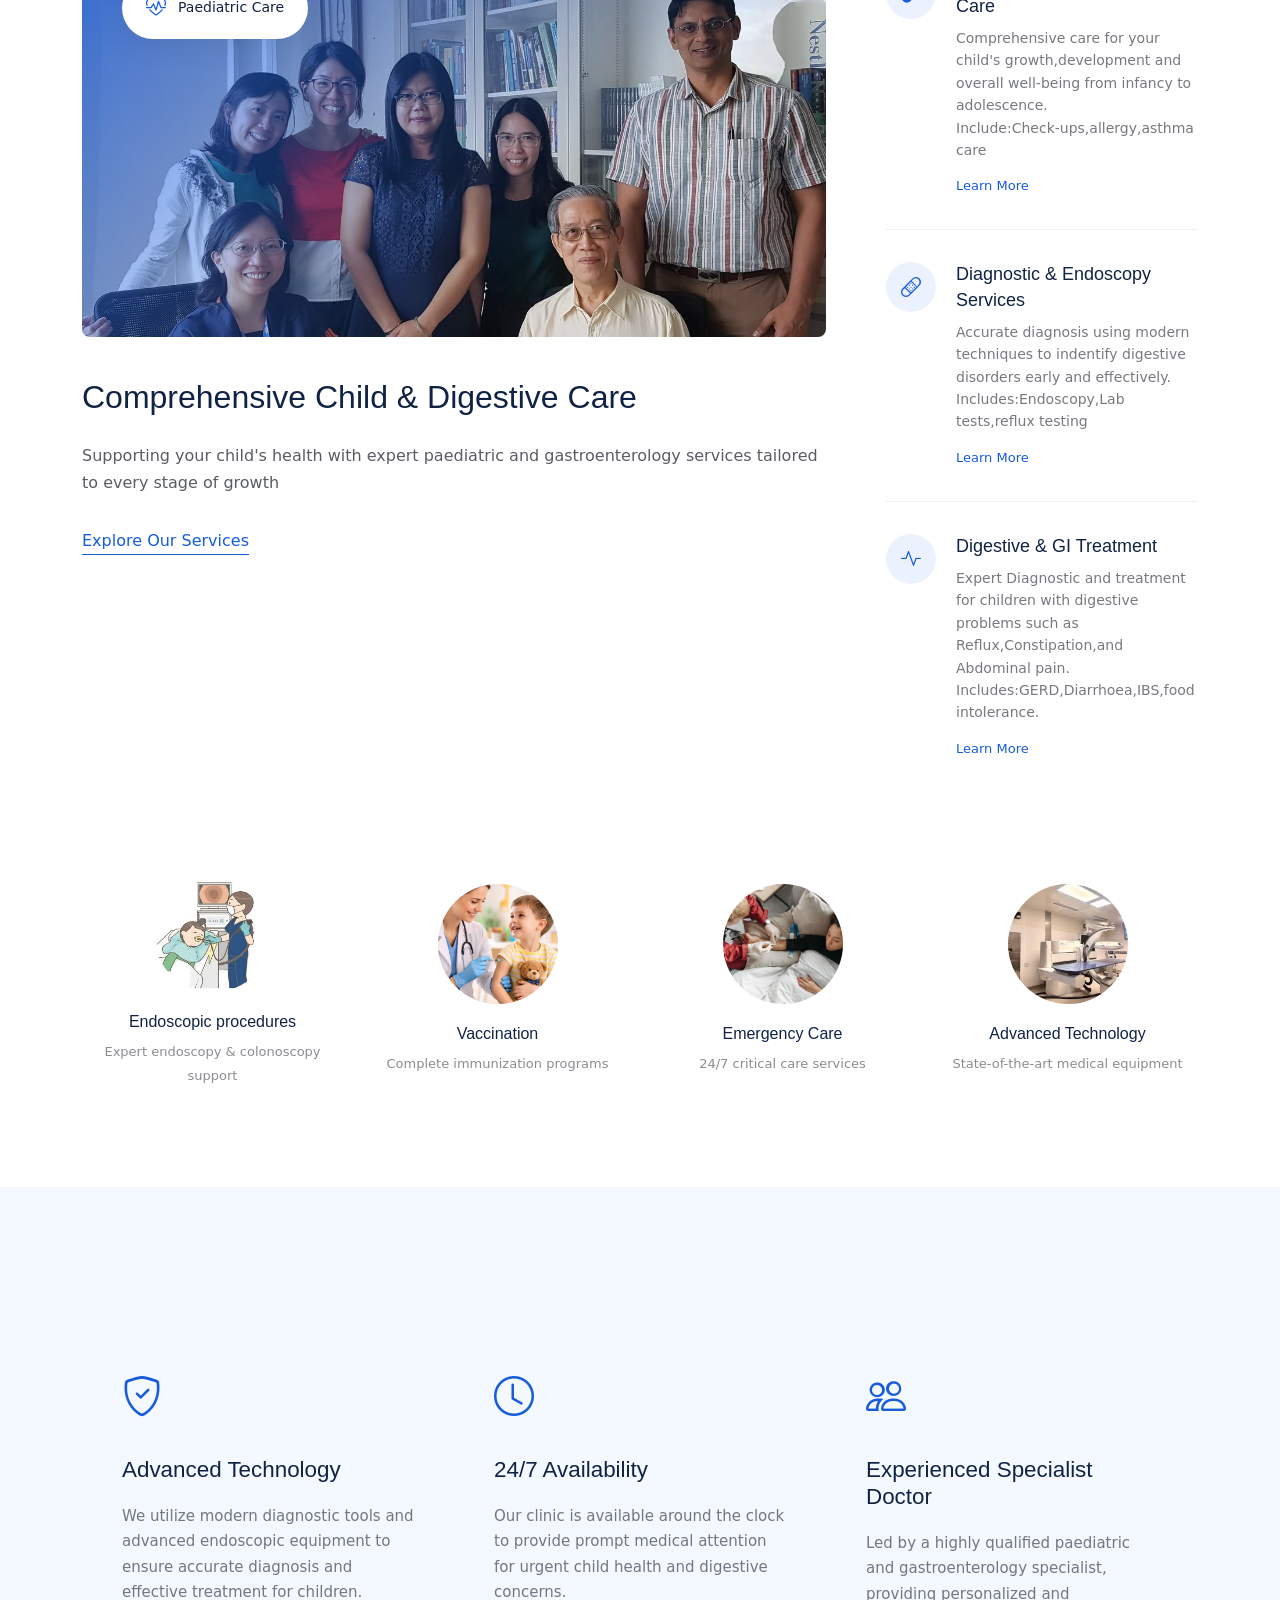
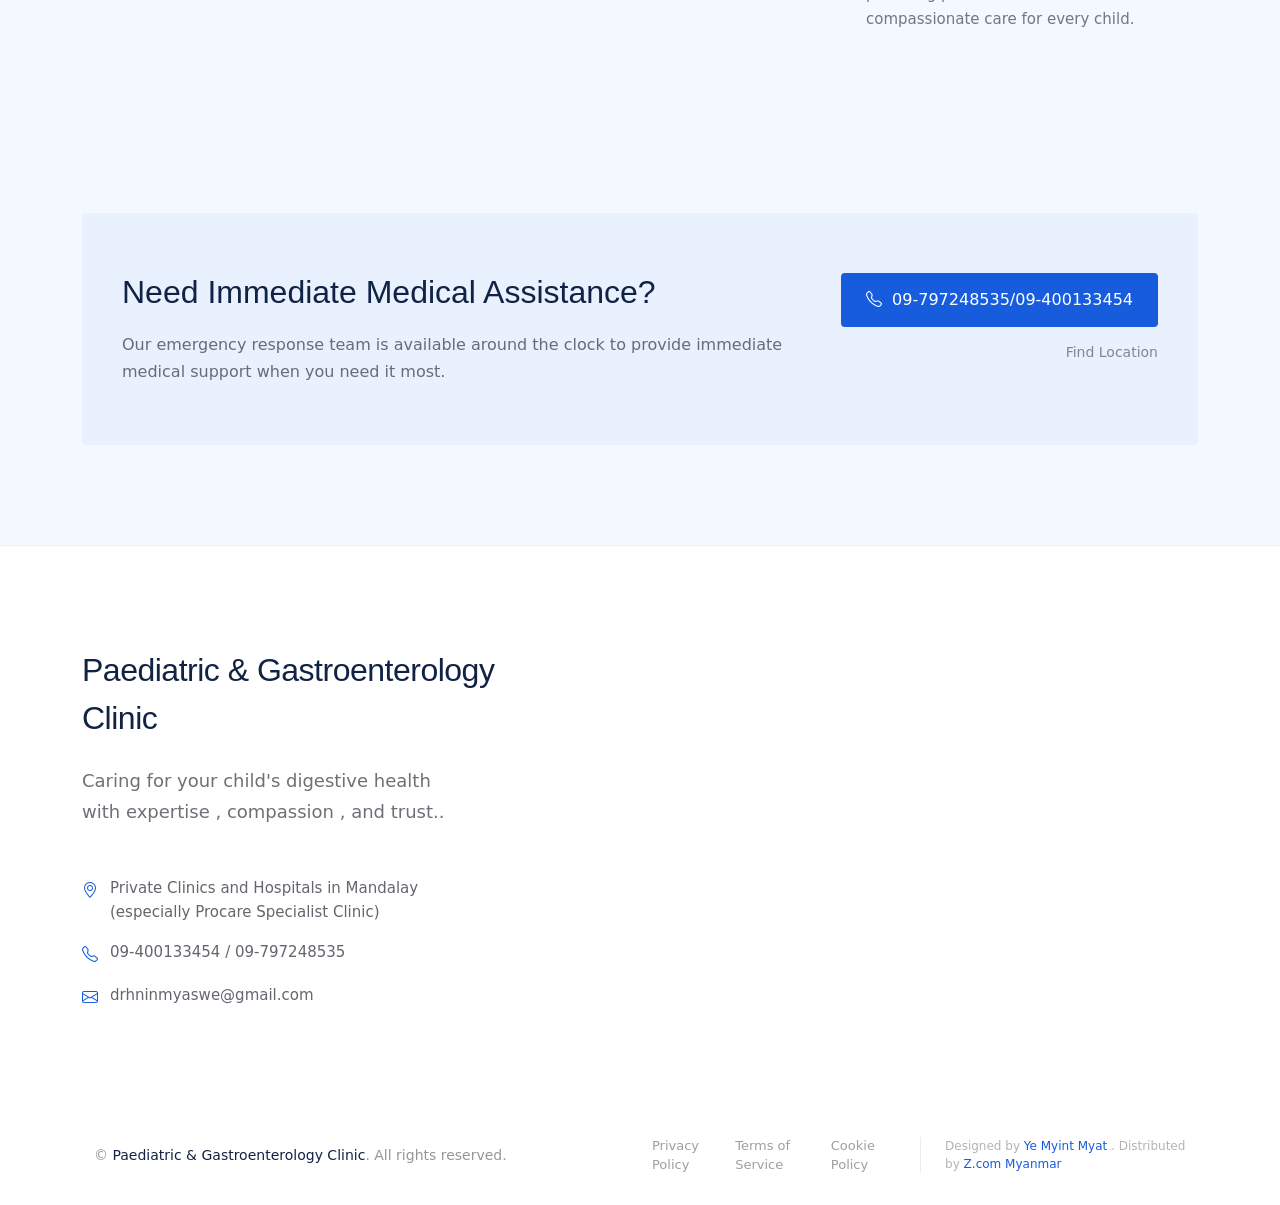
==== commit 2a5b9eec: "Update index.html" ====
--- a/index.html
+++ b/index.html
@@ -60,7 +60,7 @@
         <a href="index.html" class="logo d-flex align-items-center">
           <!-- Uncomment the line below if you also wish to use an image logo -->
           <img src="assets/img/logo1.jpg" alt="">
-          <h1 class="sitename">Paediatric & Gastroentrology  Clinic</h1>
+          <h1 class="sitename">Paediatric & Gastroenterology  Clinic</h1>
         </a>
 
         <nav id="navmenu" class="navmenu">
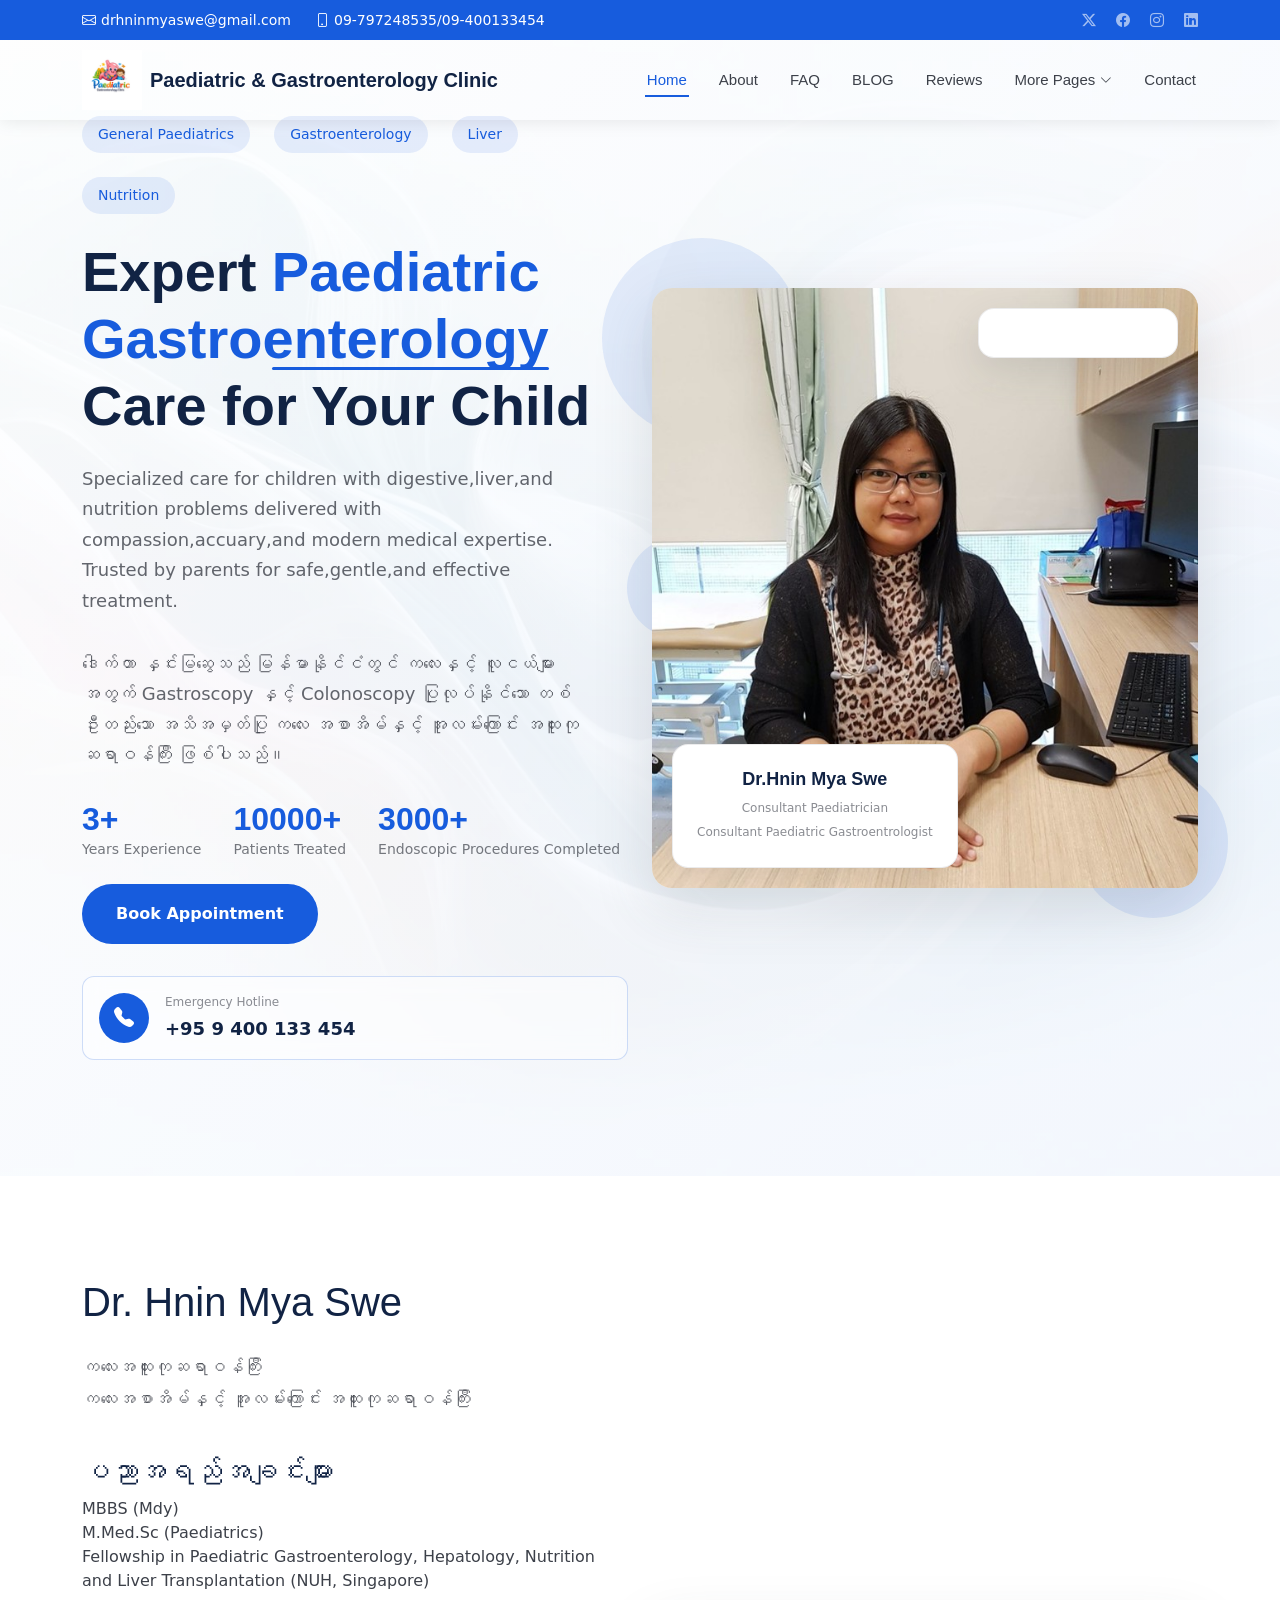
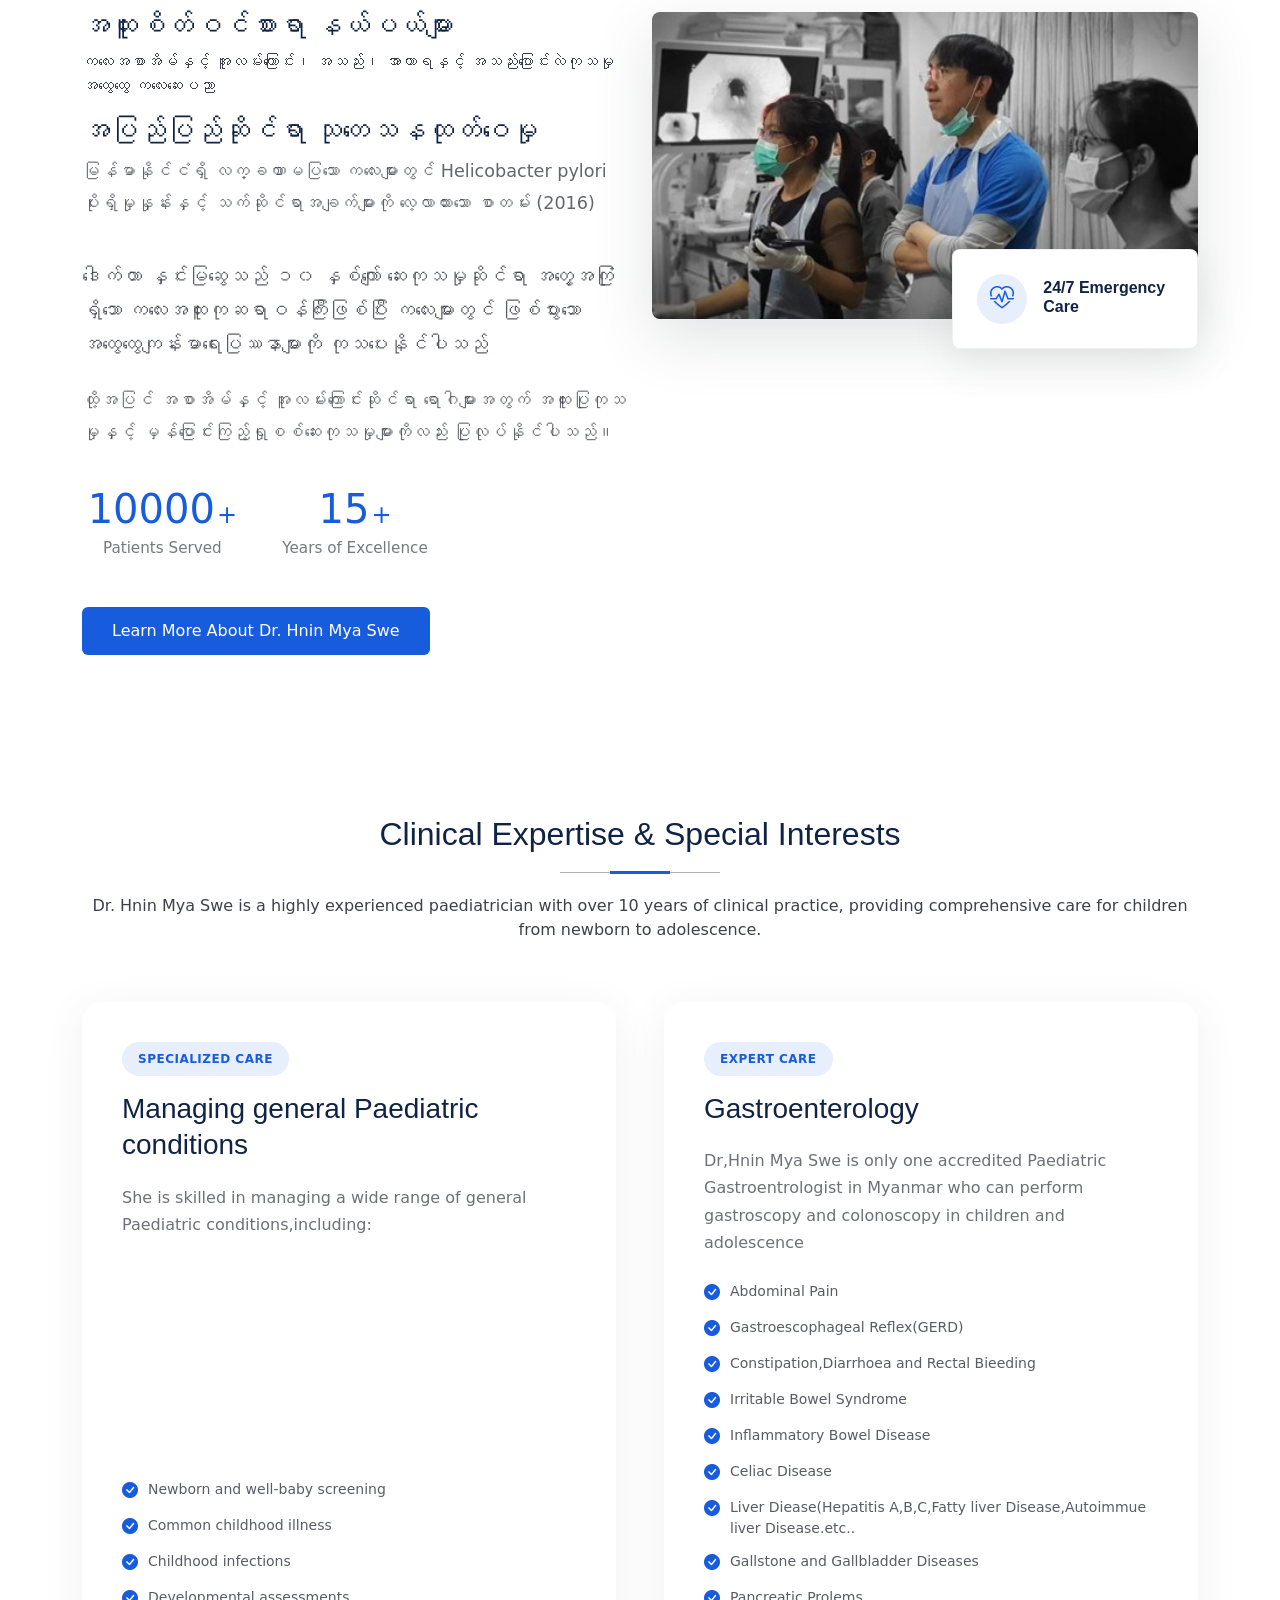
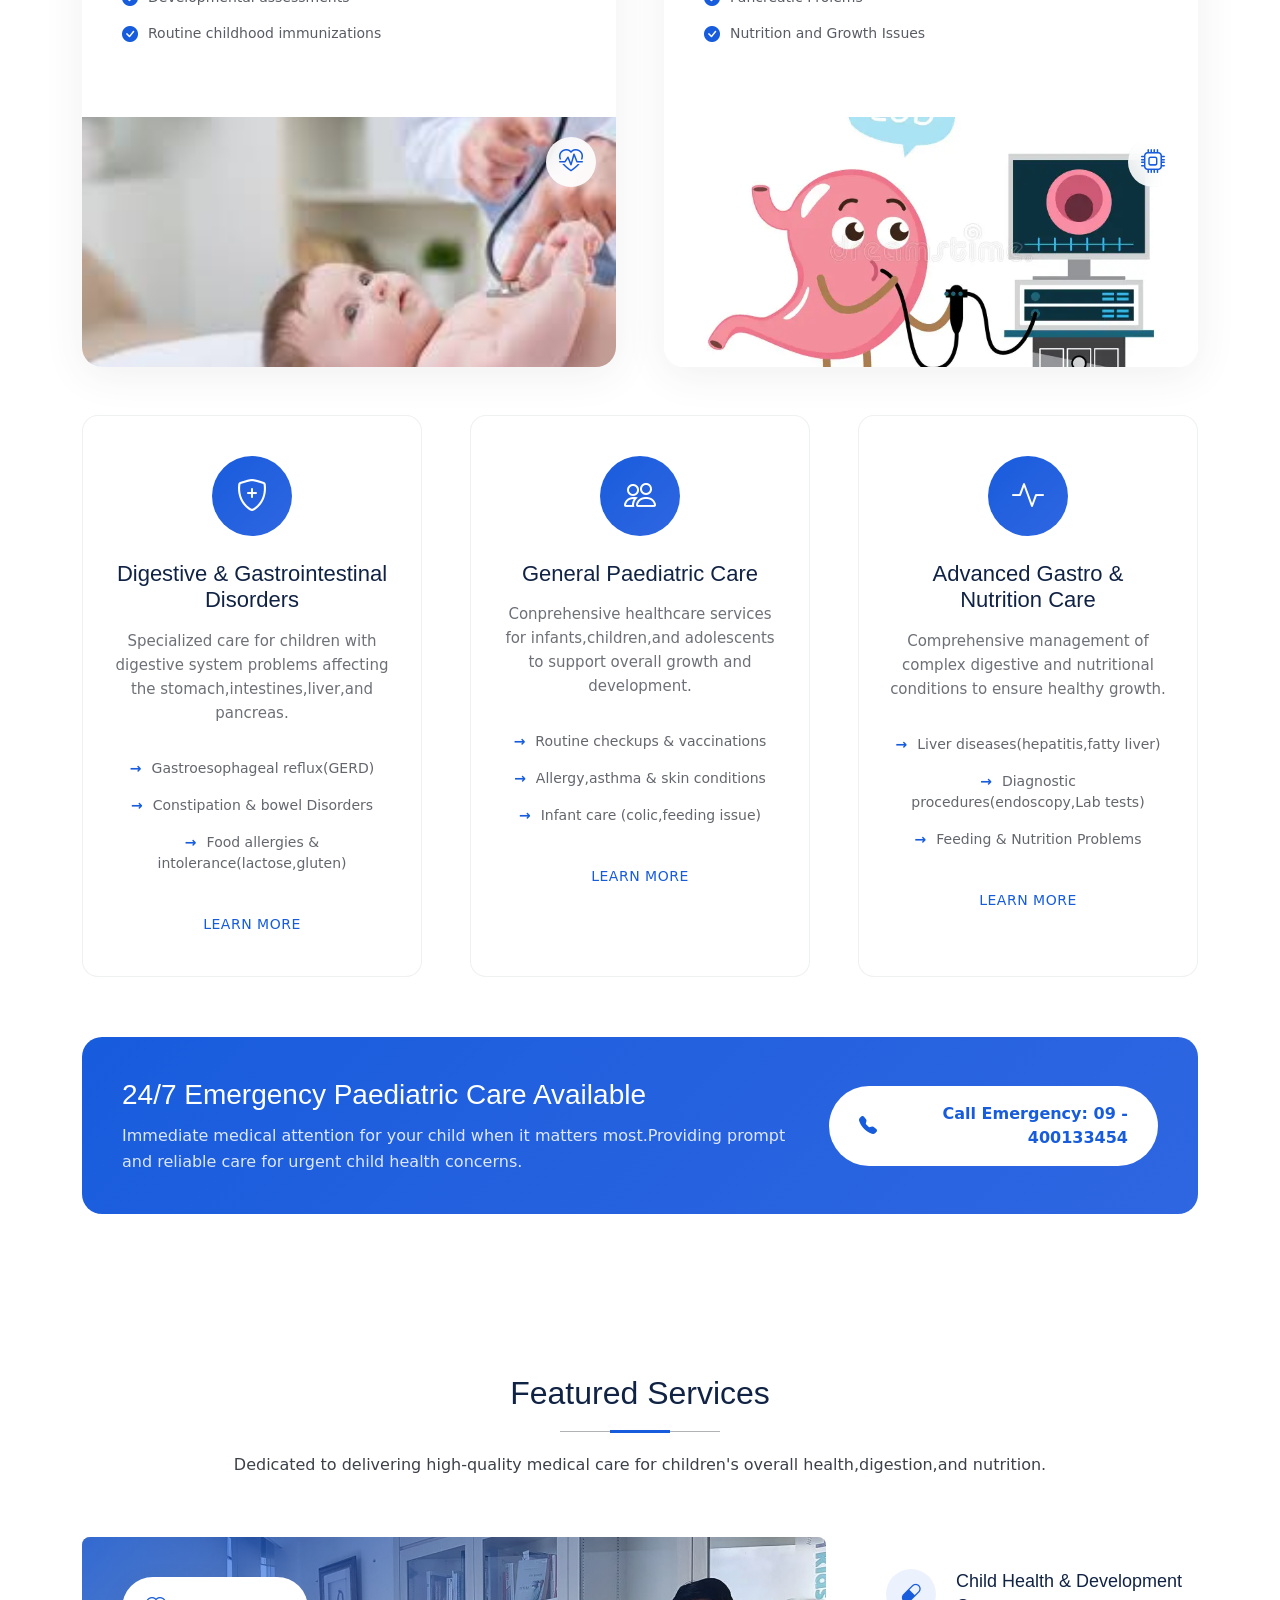
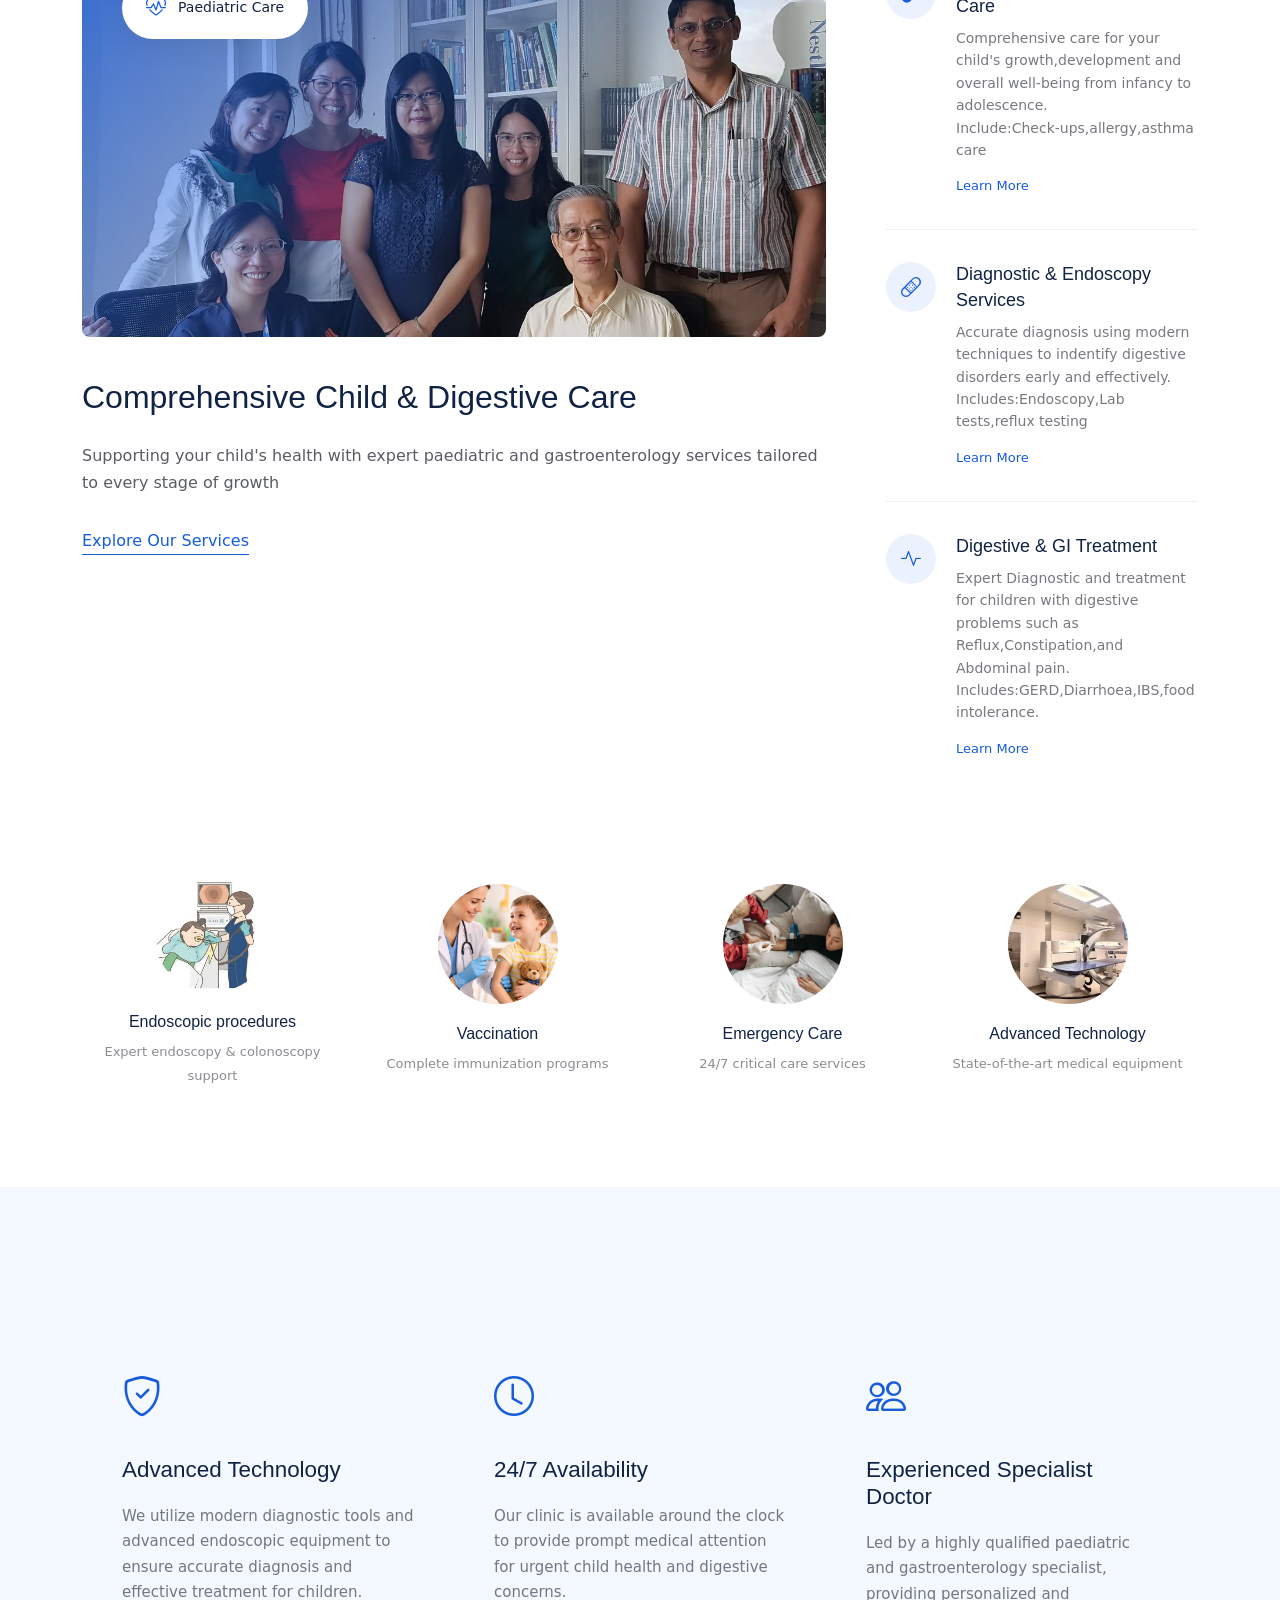
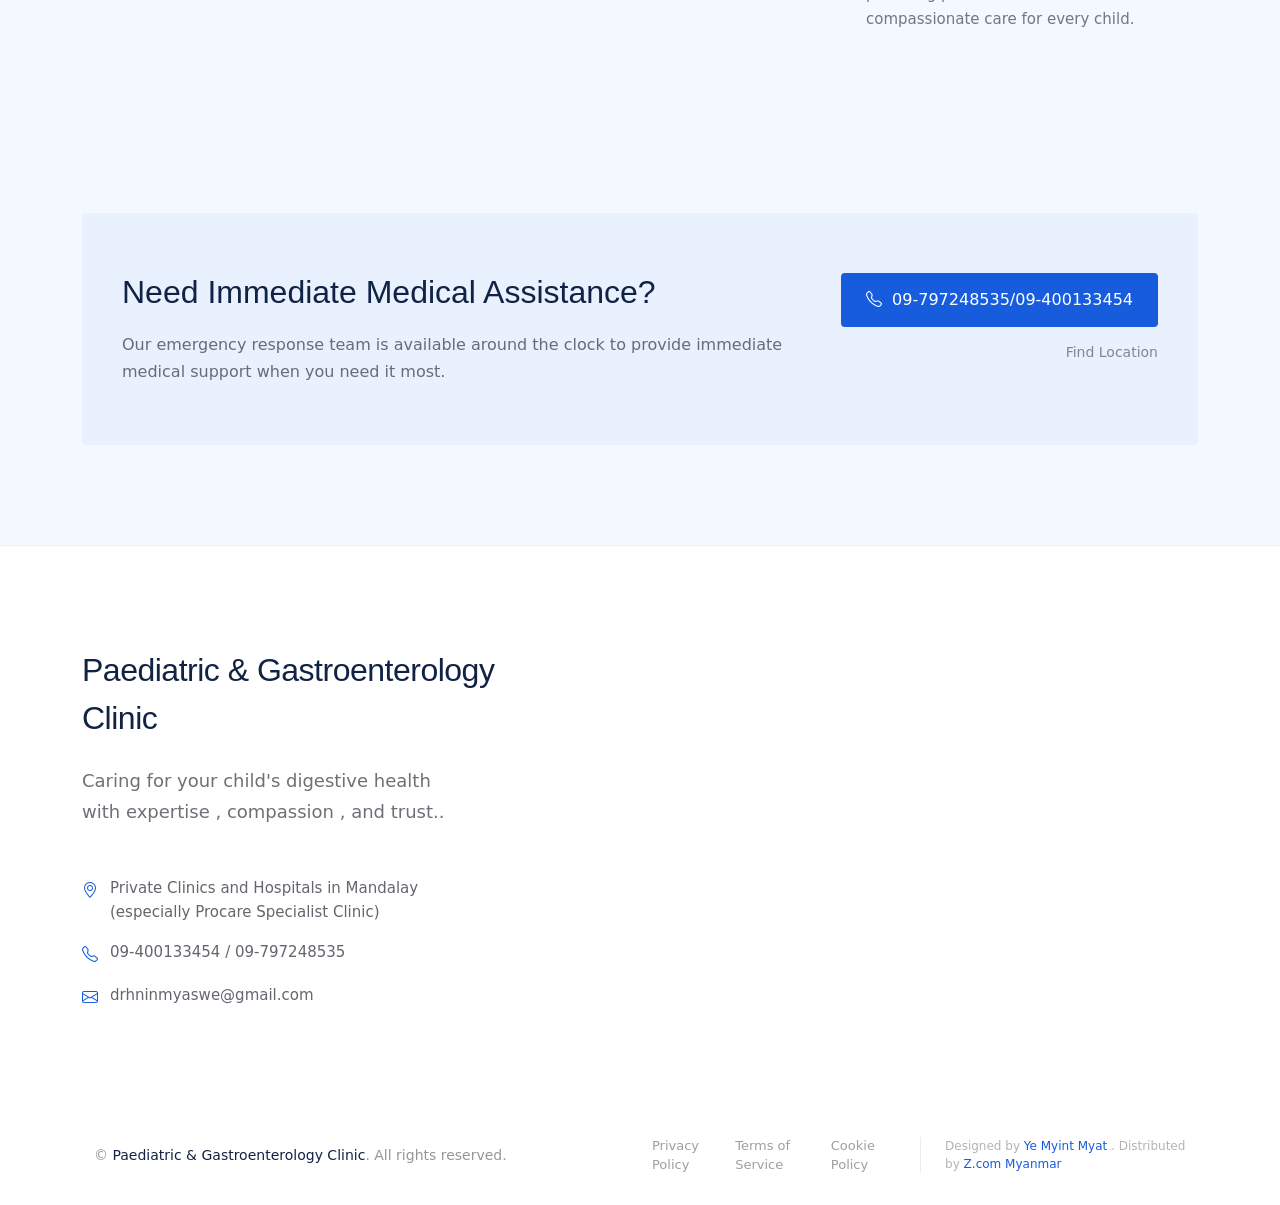
==== commit cf73dba6: "Update index.html" ====
--- a/index.html
+++ b/index.html
@@ -141,7 +141,7 @@
               </div> 
 
               <h1 data-aos="fade-right" data-aos-delay="300">
-                Expert <span class="highlight">Paediatric Gastroentrology</span> Care for Your Child
+                Expert <span class="highlight">Paediatric Gastroenterology</span> Care for Your Child
                 </h1>
 
               <p class="hero-description" data-aos="fade-right" data-aos-delay="400">
